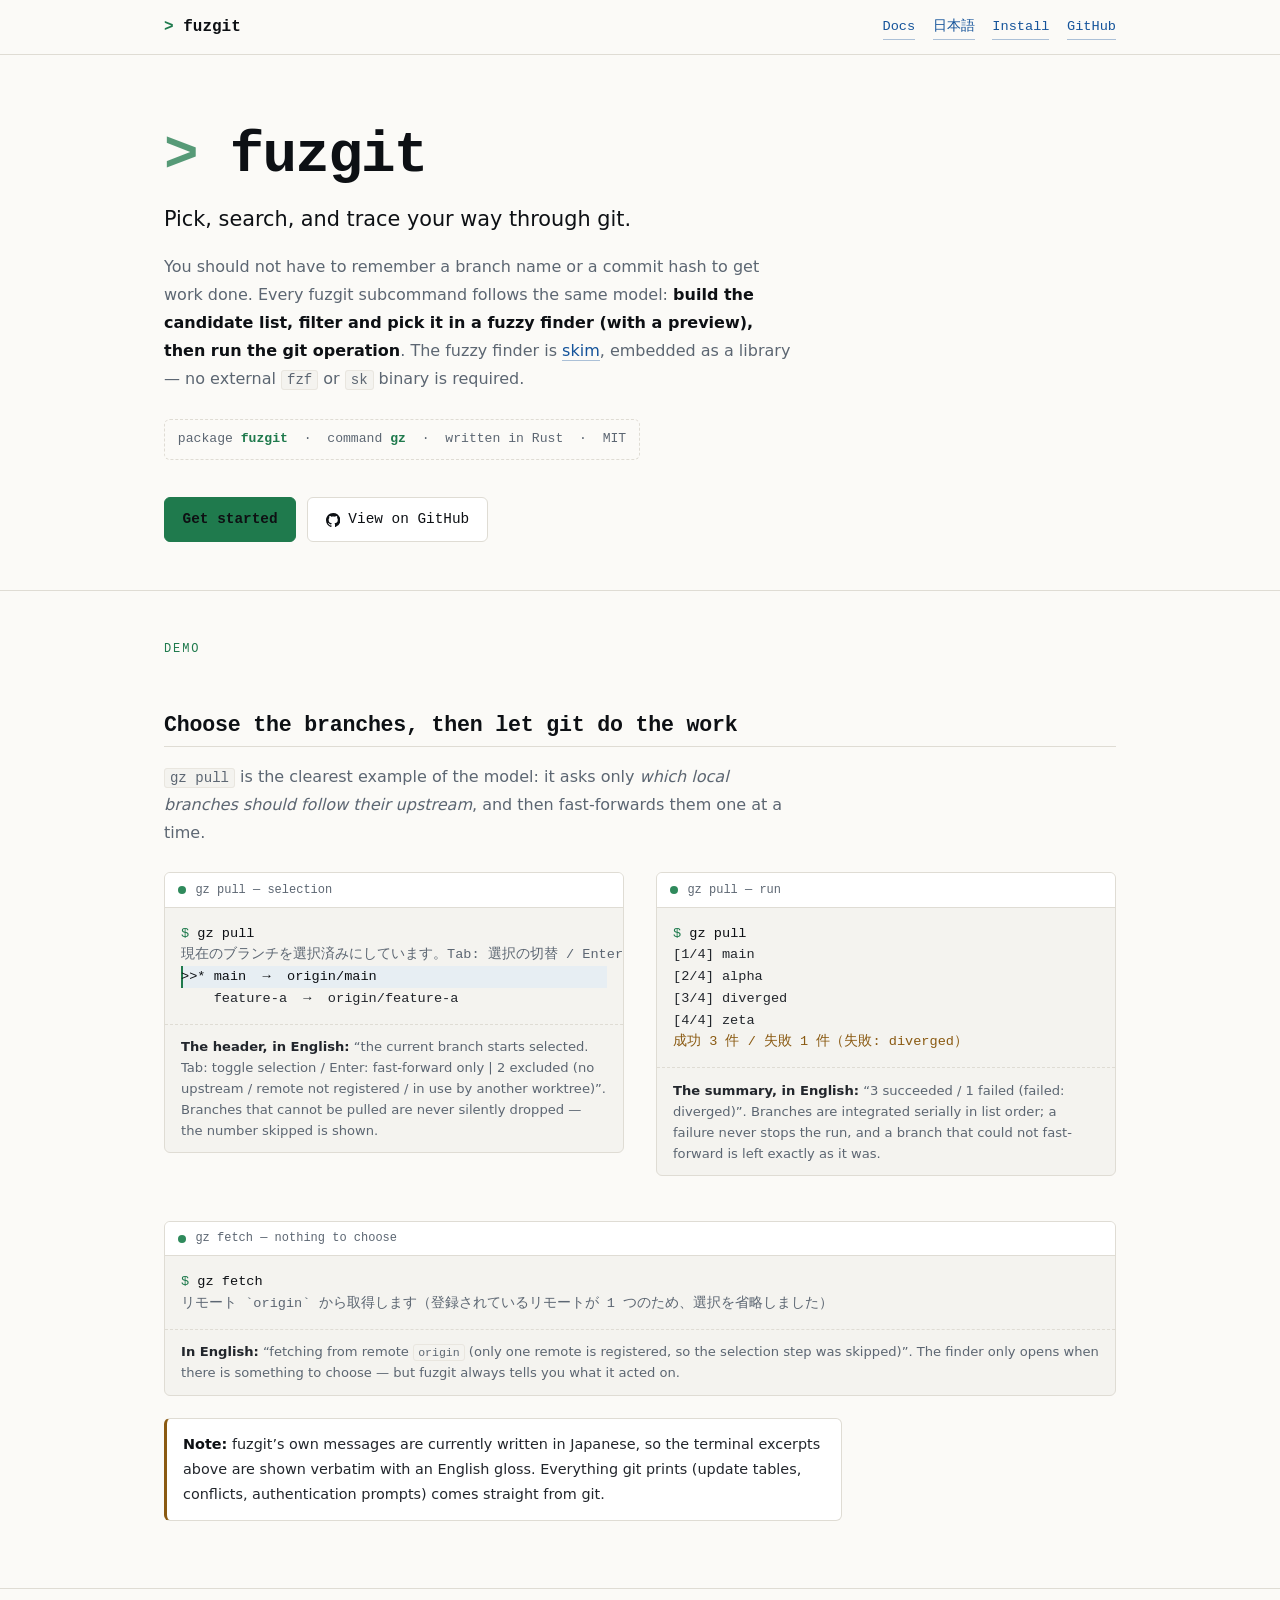
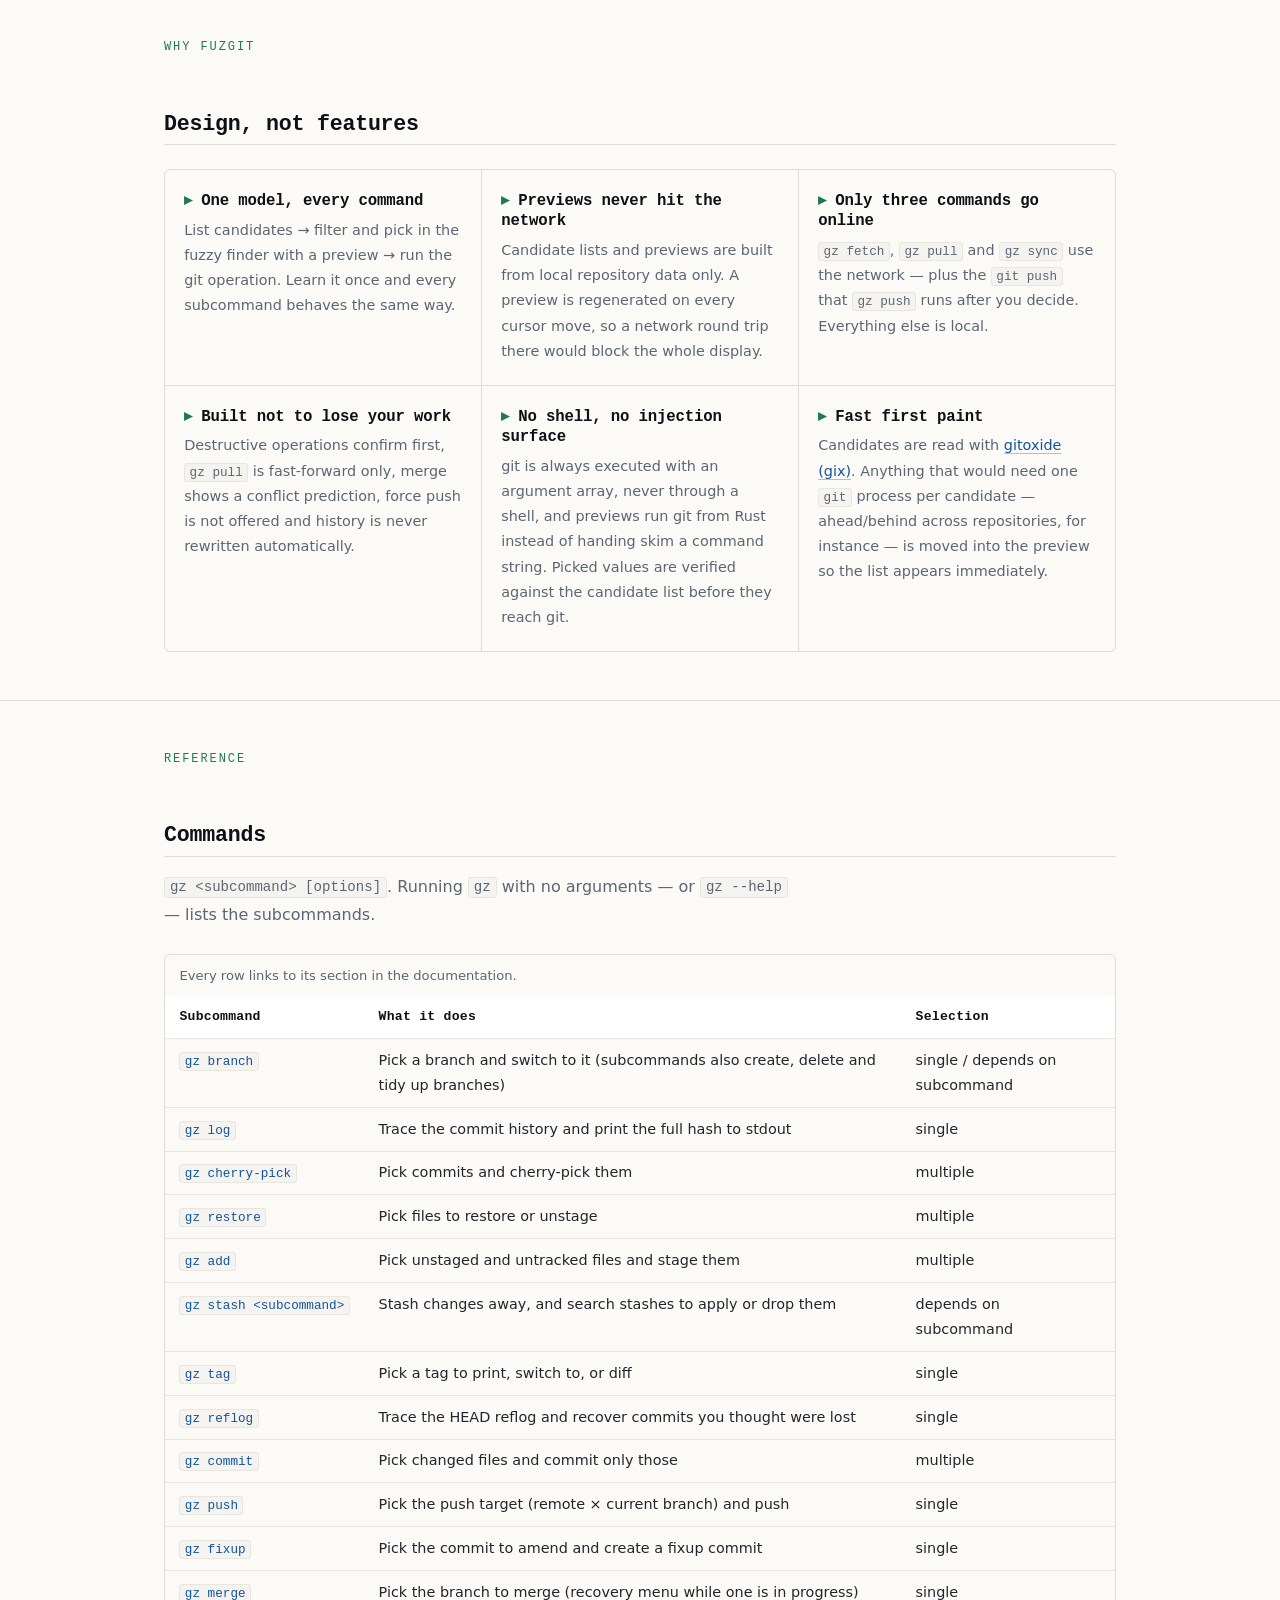
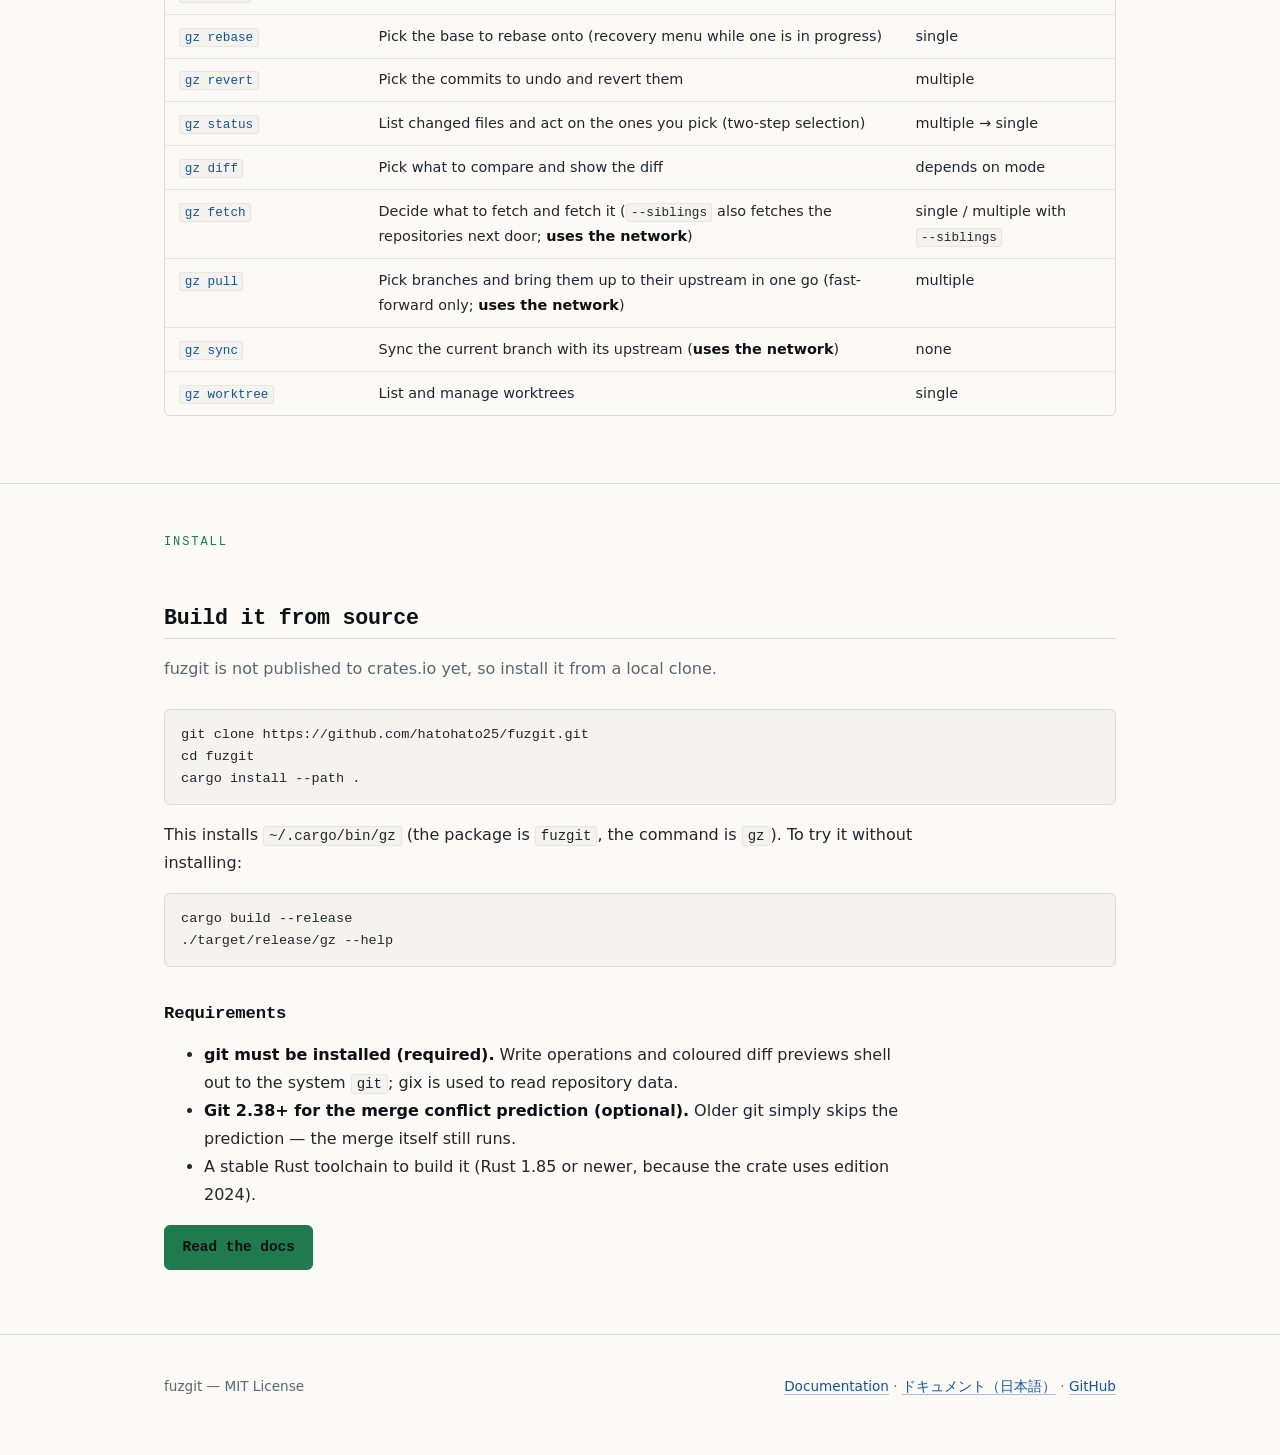
==== docs/index.html @ 79028147 "docs: add GitHub Pages site and slim down the README Add a landing page (English) and a full documen" ====
<!DOCTYPE html>
<html lang="en">
  <head>
    <meta charset="utf-8" />
    <meta name="viewport" content="width=device-width, initial-scale=1" />
    <title>fuzgit — pick, search and trace your way through git</title>
    <meta
      name="description"
      content="fuzgit (command: gz) is a git CLI built around a fuzzy finder: list candidates, filter and pick with a preview, then run the git operation."
    />
    <link rel="stylesheet" href="assets/style.css" />
  </head>
  <body>
    <a class="skip-link" href="#main">Skip to content</a>

    <header class="site-header">
      <div class="wrap">
        <a class="brand" href="index.html">fuzgit</a>
        <nav class="nav-inline" aria-label="Site">
          <a href="docs.html">Docs</a>
          <a href="docs.html?lang=ja">日本語</a>
          <a href="#install">Install</a>
          <a href="https://github.com/hatohato25/fuzgit">GitHub</a>
        </nav>
      </div>
    </header>

    <main id="main">
      <section class="hero">
        <div class="wrap">
          <h1>fuzgit</h1>
          <p class="tagline">Pick, search, and trace your way through git.</p>
          <p class="lede">
            You should not have to remember a branch name or a commit hash to
            get work done. Every fuzgit subcommand follows the same model:
            <strong
              >build the candidate list, filter and pick it in a fuzzy finder
              (with a preview), then run the git operation</strong
            >. The fuzzy finder is
            <a href="https://crates.io/crates/skim">skim</a>, embedded as a
            library — no external <code>fzf</code> or <code>sk</code> binary is
            required.
          </p>
          <p class="binary-note">
            package <b>fuzgit</b> &nbsp;·&nbsp; command <b>gz</b>
            &nbsp;·&nbsp; written in Rust &nbsp;·&nbsp; MIT
          </p>
          <div class="cta-row">
            <a class="btn btn-primary" href="docs.html">Get started</a>
            <a class="btn" href="https://github.com/hatohato25/fuzgit">
              <svg viewBox="0 0 16 16" aria-hidden="true">
                <path
                  d="M8 0C3.58 0 0 3.58 0 8c0 3.54 2.29 6.53 5.47 7.59.4.07.55-.17.55-.38 0-.19-.01-.82-.01-1.49-2.01.37-2.53-.49-2.69-.94-.09-.23-.48-.94-.82-1.13-.28-.15-.68-.52-.01-.53.63-.01 1.08.58 1.23.82.72 1.21 1.87.87 2.33.66.07-.52.28-.87.51-1.07-1.78-.2-3.64-.89-3.64-3.95 0-.87.31-1.59.82-2.15-.08-.2-.36-1.02.08-2.12 0 0 .67-.21 2.2.82.64-.18 1.32-.27 2-.27.68 0 1.36.09 2 .27 1.53-1.04 2.2-.82 2.2-.82.44 1.1.16 1.92.08 2.12.51.56.82 1.27.82 2.15 0 3.07-1.87 3.75-3.65 3.95.29.25.54.73.54 1.48 0 1.07-.01 1.93-.01 2.2 0 .21.15.46.55.38A8.01 8.01 0 0 0 16 8c0-4.42-3.58-8-8-8Z"
                />
              </svg>
              View on GitHub
            </a>
          </div>
        </div>
      </section>

      <section class="band" id="demo">
        <div class="wrap">
          <p class="section-label">Demo</p>
          <h2>Choose the branches, then let git do the work</h2>
          <p class="lede">
            <code>gz pull</code> is the clearest example of the model: it asks
            only <em>which local branches should follow their upstream</em>, and
            then fast-forwards them one at a time.
          </p>

          <div class="two-col">
            <figure class="term">
              <div class="term-bar">gz pull — selection</div>
              <pre><code><span class="prompt">$</span> <span class="cmd">gz pull</span>
<span class="hint">現在のブランチを選択済みにしています。Tab: 選択の切替 / Enter: fast-forward のみで取り込み  |  除外 2 件（upstream 未設定 / リモート未登録 / 他の worktree で使用中）</span>
<span class="sel">&gt;&gt;* main  →  origin/main</span>
    feature-a  →  origin/feature-a</code></pre>
              <figcaption>
                <b>The header, in English:</b> “the current branch starts
                selected. Tab: toggle selection / Enter: fast-forward only | 2
                excluded (no upstream / remote not registered / in use by
                another worktree)”. Branches that cannot be pulled are never
                silently dropped — the number skipped is shown.
              </figcaption>
            </figure>

            <figure class="term">
              <div class="term-bar">gz pull — run</div>
              <pre><code><span class="prompt">$</span> <span class="cmd">gz pull</span>
[1/4] main
[2/4] alpha
[3/4] diverged
[4/4] zeta
<span class="warn">成功 3 件 / 失敗 1 件（失敗: diverged）</span></code></pre>
              <figcaption>
                <b>The summary, in English:</b> “3 succeeded / 1 failed (failed:
                diverged)”. Branches are integrated serially in list order; a
                failure never stops the run, and a branch that could not
                fast-forward is left exactly as it was.
              </figcaption>
            </figure>
          </div>

          <figure class="term spaced">
            <div class="term-bar">gz fetch — nothing to choose</div>
            <pre><code><span class="prompt">$</span> <span class="cmd">gz fetch</span>
<span class="hint">リモート `origin` から取得します（登録されているリモートが 1 つのため、選択を省略しました）</span></code></pre>
            <figcaption>
              <b>In English:</b> “fetching from remote <code>origin</code> (only
              one remote is registered, so the selection step was skipped)”. The
              finder only opens when there is something to choose — but fuzgit
              always tells you what it acted on.
            </figcaption>
          </figure>

          <div class="note">
            <p>
              <strong>Note:</strong> fuzgit’s own messages are currently written
              in Japanese, so the terminal excerpts above are shown verbatim
              with an English gloss. Everything git prints (update tables,
              conflicts, authentication prompts) comes straight from git.
            </p>
          </div>
        </div>
      </section>

      <section class="band" id="features">
        <div class="wrap">
          <p class="section-label">Why fuzgit</p>
          <h2>Design, not features</h2>

          <div class="feature-grid">
            <article class="feature">
              <h3>One model, every command</h3>
              <p>
                List candidates → filter and pick in the fuzzy finder with a
                preview → run the git operation. Learn it once and every
                subcommand behaves the same way.
              </p>
            </article>

            <article class="feature">
              <h3>Previews never hit the network</h3>
              <p>
                Candidate lists and previews are built from local repository
                data only. A preview is regenerated on every cursor move, so a
                network round trip there would block the whole display.
              </p>
            </article>

            <article class="feature">
              <h3>Only three commands go online</h3>
              <p>
                <code>gz fetch</code>, <code>gz pull</code> and
                <code>gz sync</code> use the network — plus the
                <code>git push</code> that <code>gz push</code> runs after you
                decide. Everything else is local.
              </p>
            </article>

            <article class="feature">
              <h3>Built not to lose your work</h3>
              <p>
                Destructive operations confirm first, <code>gz pull</code> is
                fast-forward only, merge shows a conflict prediction, force push
                is not offered and history is never rewritten automatically.
              </p>
            </article>

            <article class="feature">
              <h3>No shell, no injection surface</h3>
              <p>
                git is always executed with an argument array, never through a
                shell, and previews run git from Rust instead of handing skim a
                command string. Picked values are verified against the candidate
                list before they reach git.
              </p>
            </article>

            <article class="feature">
              <h3>Fast first paint</h3>
              <p>
                Candidates are read with
                <a href="https://crates.io/crates/gix">gitoxide (gix)</a>.
                Anything that would need one <code>git</code> process per
                candidate — ahead/behind across repositories, for instance — is
                moved into the preview so the list appears immediately.
              </p>
            </article>
          </div>
        </div>
      </section>

      <section class="band" id="commands">
        <div class="wrap">
          <p class="section-label">Reference</p>
          <h2>Commands</h2>
          <p class="lede">
            <code>gz &lt;subcommand&gt; [options]</code>. Running
            <code>gz</code> with no arguments — or <code>gz --help</code> —
            lists the subcommands.
          </p>

          <div class="table-wrap">
            <table>
              <caption class="table-caption">
                Every row links to its section in the documentation.
              </caption>
              <thead>
                <tr>
                  <th scope="col">Subcommand</th>
                  <th scope="col">What it does</th>
                  <th scope="col">Selection</th>
                </tr>
              </thead>
              <tbody>
                <tr>
                  <td><a href="docs.html#branch"><code>gz branch</code></a></td>
                  <td>
                    Pick a branch and switch to it (subcommands also create,
                    delete and tidy up branches)
                  </td>
                  <td>single / depends on subcommand</td>
                </tr>
                <tr>
                  <td><a href="docs.html#log"><code>gz log</code></a></td>
                  <td>
                    Trace the commit history and print the full hash to stdout
                  </td>
                  <td>single</td>
                </tr>
                <tr>
                  <td>
                    <a href="docs.html#cherry-pick"><code>gz cherry-pick</code></a>
                  </td>
                  <td>Pick commits and cherry-pick them</td>
                  <td>multiple</td>
                </tr>
                <tr>
                  <td><a href="docs.html#restore"><code>gz restore</code></a></td>
                  <td>Pick files to restore or unstage</td>
                  <td>multiple</td>
                </tr>
                <tr>
                  <td><a href="docs.html#add"><code>gz add</code></a></td>
                  <td>Pick unstaged and untracked files and stage them</td>
                  <td>multiple</td>
                </tr>
                <tr>
                  <td>
                    <a href="docs.html#stash"><code>gz stash &lt;subcommand&gt;</code></a>
                  </td>
                  <td>
                    Stash changes away, and search stashes to apply or drop them
                  </td>
                  <td>depends on subcommand</td>
                </tr>
                <tr>
                  <td><a href="docs.html#tag"><code>gz tag</code></a></td>
                  <td>Pick a tag to print, switch to, or diff</td>
                  <td>single</td>
                </tr>
                <tr>
                  <td><a href="docs.html#reflog"><code>gz reflog</code></a></td>
                  <td>
                    Trace the HEAD reflog and recover commits you thought were
                    lost
                  </td>
                  <td>single</td>
                </tr>
                <tr>
                  <td><a href="docs.html#commit"><code>gz commit</code></a></td>
                  <td>Pick changed files and commit only those</td>
                  <td>multiple</td>
                </tr>
                <tr>
                  <td><a href="docs.html#push"><code>gz push</code></a></td>
                  <td>
                    Pick the push target (remote × current branch) and push
                  </td>
                  <td>single</td>
                </tr>
                <tr>
                  <td><a href="docs.html#fixup"><code>gz fixup</code></a></td>
                  <td>Pick the commit to amend and create a fixup commit</td>
                  <td>single</td>
                </tr>
                <tr>
                  <td><a href="docs.html#merge"><code>gz merge</code></a></td>
                  <td>
                    Pick the branch to merge (recovery menu while one is in
                    progress)
                  </td>
                  <td>single</td>
                </tr>
                <tr>
                  <td><a href="docs.html#rebase"><code>gz rebase</code></a></td>
                  <td>
                    Pick the base to rebase onto (recovery menu while one is in
                    progress)
                  </td>
                  <td>single</td>
                </tr>
                <tr>
                  <td><a href="docs.html#revert"><code>gz revert</code></a></td>
                  <td>Pick the commits to undo and revert them</td>
                  <td>multiple</td>
                </tr>
                <tr>
                  <td><a href="docs.html#status"><code>gz status</code></a></td>
                  <td>
                    List changed files and act on the ones you pick (two-step
                    selection)
                  </td>
                  <td>multiple → single</td>
                </tr>
                <tr>
                  <td><a href="docs.html#diff"><code>gz diff</code></a></td>
                  <td>Pick what to compare and show the diff</td>
                  <td>depends on mode</td>
                </tr>
                <tr>
                  <td><a href="docs.html#fetch"><code>gz fetch</code></a></td>
                  <td>
                    Decide what to fetch and fetch it (<code>--siblings</code>
                    also fetches the repositories next door;
                    <strong>uses the network</strong>)
                  </td>
                  <td>single / multiple with <code>--siblings</code></td>
                </tr>
                <tr>
                  <td><a href="docs.html#pull"><code>gz pull</code></a></td>
                  <td>
                    Pick branches and bring them up to their upstream in one go
                    (fast-forward only; <strong>uses the network</strong>)
                  </td>
                  <td>multiple</td>
                </tr>
                <tr>
                  <td><a href="docs.html#sync"><code>gz sync</code></a></td>
                  <td>
                    Sync the current branch with its upstream
                    (<strong>uses the network</strong>)
                  </td>
                  <td>none</td>
                </tr>
                <tr>
                  <td><a href="docs.html#worktree"><code>gz worktree</code></a></td>
                  <td>List and manage worktrees</td>
                  <td>single</td>
                </tr>
              </tbody>
            </table>
          </div>
        </div>
      </section>

      <section class="band" id="install">
        <div class="wrap">
          <p class="section-label">Install</p>
          <h2>Build it from source</h2>
          <p class="lede">
            fuzgit is not published to crates.io yet, so install it from a local
            clone.
          </p>

          <pre><code>git clone https://github.com/hatohato25/fuzgit.git
cd fuzgit
cargo install --path .</code></pre>

          <p>
            This installs <code>~/.cargo/bin/gz</code> (the package is
            <code>fuzgit</code>, the command is <code>gz</code>). To try it
            without installing:
          </p>

          <pre><code>cargo build --release
./target/release/gz --help</code></pre>

          <h3>Requirements</h3>
          <ul>
            <li>
              <strong>git must be installed (required).</strong> Write
              operations and coloured diff previews shell out to the system
              <code>git</code>; gix is used to read repository data.
            </li>
            <li>
              <strong>Git 2.38+ for the merge conflict prediction
              (optional).</strong> Older git simply skips the prediction — the
              merge itself still runs.
            </li>
            <li>
              A stable Rust toolchain to build it (Rust 1.85 or newer, because
              the crate uses edition 2024).
            </li>
          </ul>

          <p>
            <a class="btn btn-primary" href="docs.html">Read the docs</a>
          </p>
        </div>
      </section>
    </main>

    <footer class="site-footer">
      <div class="wrap">
        <span>fuzgit — MIT License</span>
        <span>
          <a href="docs.html">Documentation</a> ·
          <a href="docs.html?lang=ja">ドキュメント（日本語）</a> ·
          <a href="https://github.com/hatohato25/fuzgit">GitHub</a>
        </span>
      </div>
    </footer>
  </body>
</html>
---- docs/assets/style.css ----
/* ---------------------------------------------------------------------------
   fuzgit — docs site stylesheet
   Plain CSS. No build step, no external requests (no CDN, no web fonts).
   Dark is the primary palette; light is provided via prefers-color-scheme.
   --------------------------------------------------------------------------- */

:root {
  color-scheme: dark light;

  --font-mono: ui-monospace, SFMono-Regular, "SF Mono", Menlo, Consolas,
    "Liberation Mono", monospace;
  --font-ui: system-ui, -apple-system, "Segoe UI", "Hiragino Sans",
    "Noto Sans JP", "Yu Gothic", Meiryo, sans-serif;

  /* dark (default) */
  --bg: #0e1013;
  --bg-elev: #14171c;
  --bg-code: #101318;
  --fg: #d5dbe3;
  --fg-strong: #f2f5f9;
  --muted: #8a94a3;
  --border: #262b33;
  --border-soft: #1c2027;
  --accent: #8fd3a3;
  --accent-dim: #5f9c73;
  --amber: #d9ae6b;
  --sel-bg: #1b2a33;
  --sel-bar: #8fd3a3;
  --link: #9dc6ff;

  --radius: 6px;
  --measure: 74ch;
}

@media (prefers-color-scheme: light) {
  :root {
    --bg: #fbfaf7;
    --bg-elev: #ffffff;
    --bg-code: #f4f3ef;
    --fg: #22262c;
    --fg-strong: #0d1014;
    --muted: #5c6672;
    --border: #dfdcd4;
    --border-soft: #e9e6df;
    --accent: #1f7a4d;
    --accent-dim: #2f8a5c;
    --amber: #8a5a12;
    --sel-bg: #e7eef3;
    --sel-bar: #1f7a4d;
    --link: #14539a;
  }
}

/* --------------------------------------------------------------------------
   Base
   -------------------------------------------------------------------------- */

* {
  box-sizing: border-box;
}

html {
  scroll-behavior: smooth;
  scroll-padding-top: 5rem;
}

@media (prefers-reduced-motion: reduce) {
  html {
    scroll-behavior: auto;
  }
}

body {
  margin: 0;
  background: var(--bg);
  color: var(--fg);
  font-family: var(--font-ui);
  font-size: 16px;
  line-height: 1.75;
  -webkit-text-size-adjust: 100%;
}

h1,
h2,
h3,
h4 {
  font-family: var(--font-mono);
  color: var(--fg-strong);
  line-height: 1.3;
  font-weight: 600;
  letter-spacing: -0.01em;
}

h1 {
  font-size: 1.9rem;
  margin: 0 0 0.6rem;
}

h2 {
  font-size: 1.35rem;
  margin: 3.2rem 0 1rem;
  padding-bottom: 0.4rem;
  border-bottom: 1px solid var(--border);
}

h3 {
  font-size: 1.08rem;
  margin: 2.2rem 0 0.7rem;
}

h4 {
  font-size: 0.98rem;
  margin: 1.6rem 0 0.5rem;
  color: var(--fg);
}

p,
ul,
ol {
  max-width: var(--measure);
}

a {
  color: var(--link);
  text-decoration: none;
  border-bottom: 1px solid color-mix(in srgb, var(--link) 35%, transparent);
}

a:hover {
  border-bottom-color: var(--link);
}

a:focus-visible,
button:focus-visible {
  outline: 2px solid var(--accent);
  outline-offset: 2px;
  border-radius: 2px;
}

code,
kbd,
samp,
pre {
  font-family: var(--font-mono);
}

:not(pre) > code {
  background: var(--bg-code);
  border: 1px solid var(--border-soft);
  border-radius: 3px;
  padding: 0.08em 0.35em;
  font-size: 0.88em;
  white-space: nowrap;
}

kbd {
  background: var(--bg-code);
  border: 1px solid var(--border);
  border-bottom-width: 2px;
  border-radius: 4px;
  padding: 0.05em 0.4em;
  font-size: 0.85em;
  white-space: nowrap;
}

pre {
  background: var(--bg-code);
  border: 1px solid var(--border);
  border-radius: var(--radius);
  padding: 0.9rem 1rem;
  overflow-x: auto;
  font-size: 0.85rem;
  line-height: 1.6;
  tab-size: 2;
}

pre code {
  background: none;
  border: 0;
  padding: 0;
  font-size: inherit;
  white-space: pre;
}

blockquote {
  margin: 1.2rem 0;
  padding: 0.2rem 0 0.2rem 1rem;
  border-left: 3px solid var(--amber);
  color: var(--muted);
  max-width: var(--measure);
}

hr {
  border: 0;
  border-top: 1px solid var(--border);
  margin: 2.5rem 0;
}

strong {
  color: var(--fg-strong);
  font-weight: 600;
}

.muted {
  color: var(--muted);
}

.skip-link {
  position: absolute;
  left: -9999px;
  top: 0;
  background: var(--bg-elev);
  color: var(--fg-strong);
  padding: 0.6rem 1rem;
  border: 1px solid var(--accent);
  z-index: 100;
}

.skip-link:focus {
  left: 0.5rem;
  top: 0.5rem;
}

/* --------------------------------------------------------------------------
   Tables
   -------------------------------------------------------------------------- */

.table-wrap {
  overflow-x: auto;
  margin: 1.2rem 0;
  border: 1px solid var(--border);
  border-radius: var(--radius);
}

table {
  border-collapse: collapse;
  width: 100%;
  font-size: 0.9rem;
  min-width: 34rem;
}

th,
td {
  text-align: left;
  vertical-align: top;
  padding: 0.55rem 0.9rem;
  border-bottom: 1px solid var(--border-soft);
}

thead th {
  background: var(--bg-elev);
  color: var(--fg-strong);
  font-family: var(--font-mono);
  font-size: 0.82rem;
  font-weight: 600;
  letter-spacing: 0.02em;
  white-space: nowrap;
}

tbody tr:last-child td {
  border-bottom: 0;
}

tbody tr:hover {
  background: var(--sel-bg);
}

td code,
th code {
  white-space: nowrap;
}

/* --------------------------------------------------------------------------
   Terminal mock
   -------------------------------------------------------------------------- */

.term {
  margin: 0 0 1.4rem;
  border: 1px solid var(--border);
  border-radius: var(--radius);
  background: var(--bg-code);
  overflow: hidden;
}

.term-bar {
  display: flex;
  align-items: center;
  gap: 0.6rem;
  padding: 0.4rem 0.8rem;
  background: var(--bg-elev);
  border-bottom: 1px solid var(--border);
  font-family: var(--font-mono);
  font-size: 0.75rem;
  color: var(--muted);
}

.term-bar::before {
  content: "";
  width: 8px;
  height: 8px;
  border-radius: 50%;
  background: var(--accent-dim);
  flex: none;
}

.term pre {
  border: 0;
  border-radius: 0;
  margin: 0;
  background: none;
  padding: 0.9rem 1rem;
}

.term figcaption {
  border-top: 1px dashed var(--border);
  padding: 0.7rem 1rem;
  font-size: 0.82rem;
  color: var(--muted);
  line-height: 1.6;
}

.term figcaption b {
  color: var(--fg);
  font-weight: 600;
}

.prompt {
  color: var(--accent);
}

.cmd {
  color: var(--fg-strong);
}

.sel {
  display: inline-block;
  width: 100%;
  background: var(--sel-bg);
  box-shadow: inset 2px 0 0 var(--sel-bar);
  color: var(--fg-strong);
}

.hint {
  color: var(--muted);
}

.ok {
  color: var(--accent);
}

.warn {
  color: var(--amber);
}

.caret {
  background: var(--accent);
  color: var(--bg);
}

/* --------------------------------------------------------------------------
   Landing page
   -------------------------------------------------------------------------- */

.wrap {
  max-width: 62rem;
  margin: 0 auto;
  padding: 0 1.25rem;
}

.site-header {
  border-bottom: 1px solid var(--border);
  background: var(--bg);
}

.site-header .wrap {
  display: flex;
  align-items: center;
  justify-content: space-between;
  gap: 1rem;
  min-height: 3.4rem;
}

.brand {
  font-family: var(--font-mono);
  font-weight: 600;
  color: var(--fg-strong);
  border: 0;
  font-size: 1rem;
}

.brand::before {
  content: "> ";
  color: var(--accent);
}

.nav-inline {
  display: flex;
  align-items: center;
  gap: 1.1rem;
  font-family: var(--font-mono);
  font-size: 0.85rem;
}

.hero {
  padding: 4rem 0 3rem;
  border-bottom: 1px solid var(--border);
}

.hero h1 {
  font-size: clamp(2.4rem, 8vw, 3.6rem);
  letter-spacing: -0.03em;
  margin-bottom: 0.4rem;
}

.hero h1::before {
  content: "> ";
  color: var(--accent);
  opacity: 0.75;
}

.tagline {
  font-size: clamp(1.05rem, 3vw, 1.3rem);
  color: var(--fg-strong);
  margin: 0 0 1rem;
  max-width: 42ch;
}

.lede {
  color: var(--muted);
  max-width: 62ch;
  margin: 0 0 1.6rem;
}

.binary-note {
  font-family: var(--font-mono);
  font-size: 0.82rem;
  color: var(--muted);
  border: 1px dashed var(--border);
  border-radius: var(--radius);
  padding: 0.5rem 0.8rem;
  display: inline-block;
  margin: 0 0 1.8rem;
  max-width: 100%;
  overflow-x: auto;
}

.binary-note b {
  color: var(--accent);
  font-weight: 600;
}

.cta-row {
  display: flex;
  flex-wrap: wrap;
  gap: 0.7rem;
}

.btn {
  display: inline-flex;
  align-items: center;
  gap: 0.5rem;
  font-family: var(--font-mono);
  font-size: 0.9rem;
  padding: 0.55rem 1.1rem;
  border-radius: var(--radius);
  border: 1px solid var(--border);
  color: var(--fg-strong);
  background: var(--bg-elev);
  text-decoration: none;
}

.btn:hover {
  border-color: var(--accent);
}

.btn-primary {
  background: var(--accent);
  border-color: var(--accent);
  color: #0e1013;
  font-weight: 600;
}

.btn-primary:hover {
  background: var(--accent-dim);
  border-color: var(--accent-dim);
  color: #0e1013;
}

.btn svg {
  width: 1em;
  height: 1em;
  fill: currentColor;
  flex: none;
}

section.band {
  padding: 3rem 0;
  border-bottom: 1px solid var(--border);
}

.section-label {
  font-family: var(--font-mono);
  font-size: 0.75rem;
  letter-spacing: 0.16em;
  text-transform: uppercase;
  color: var(--accent);
  margin: 0 0 0.4rem;
}

.feature-grid {
  display: grid;
  grid-template-columns: repeat(auto-fit, minmax(16rem, 1fr));
  gap: 1px;
  background: var(--border);
  border: 1px solid var(--border);
  border-radius: var(--radius);
  overflow: hidden;
  margin-top: 1.5rem;
}

.feature {
  background: var(--bg);
  padding: 1.3rem 1.2rem;
}

.feature h3 {
  margin: 0 0 0.4rem;
  font-size: 0.98rem;
}

.feature h3::before {
  content: "▸ ";
  color: var(--accent);
}

.feature p {
  margin: 0;
  font-size: 0.9rem;
  color: var(--muted);
  max-width: none;
}

.two-col {
  display: grid;
  grid-template-columns: minmax(0, 1fr) minmax(0, 1fr);
  gap: 2rem;
  align-items: start;
}

@media (max-width: 800px) {
  .two-col {
    grid-template-columns: minmax(0, 1fr);
  }
}

.site-footer {
  padding: 2.5rem 0 3.5rem;
  color: var(--muted);
  font-size: 0.85rem;
}

.site-footer .wrap {
  display: flex;
  flex-wrap: wrap;
  gap: 0.6rem 1.5rem;
  align-items: center;
  justify-content: space-between;
}

/* --------------------------------------------------------------------------
   Language switch
   -------------------------------------------------------------------------- */

.lang-switch {
  display: inline-flex;
  border: 1px solid var(--border);
  border-radius: var(--radius);
  overflow: hidden;
  font-family: var(--font-mono);
  flex: none;
}

.lang-switch button {
  appearance: none;
  border: 0;
  background: var(--bg-elev);
  color: var(--muted);
  font: inherit;
  font-size: 0.8rem;
  padding: 0.3rem 0.7rem;
  cursor: pointer;
}

.lang-switch button + button {
  border-left: 1px solid var(--border);
}

.lang-switch button[aria-pressed="true"] {
  background: var(--sel-bg);
  color: var(--fg-strong);
}

/* Default (also the no-JS fallback): English is shown, Japanese is hidden. */
[lang="ja"] {
  display: none;
}

html[data-lang="ja"] [lang="ja"] {
  display: revert;
}

html[data-lang="ja"] [lang="en"] {
  display: none;
}

/* --------------------------------------------------------------------------
   Docs layout
   -------------------------------------------------------------------------- */

.docs-header {
  position: sticky;
  top: 0;
  z-index: 20;
  background: var(--bg);
  border-bottom: 1px solid var(--border);
}

.docs-header .wrap {
  max-width: 82rem;
  display: flex;
  align-items: center;
  gap: 0.8rem;
  min-height: 3.4rem;
}

.docs-header .spacer {
  flex: 1;
}

.docs-layout {
  max-width: 82rem;
  margin: 0 auto;
  padding: 0 1.25rem;
  display: grid;
  grid-template-columns: 16.5rem minmax(0, 1fr);
  gap: 2.5rem;
  align-items: start;
}

.toc {
  position: sticky;
  top: 3.4rem;
  max-height: calc(100vh - 3.4rem);
  overflow-y: auto;
  padding: 1.5rem 0 3rem;
  font-size: 0.85rem;
  border-right: 1px solid var(--border-soft);
}

.toc h2 {
  font-size: 0.72rem;
  letter-spacing: 0.16em;
  text-transform: uppercase;
  color: var(--muted);
  border: 0;
  margin: 1.4rem 0 0.4rem;
  padding: 0;
}

.toc h2:first-child {
  margin-top: 0;
}

.toc ul {
  list-style: none;
  margin: 0;
  padding: 0;
}

.toc li {
  margin: 0;
}

.toc a {
  display: block;
  padding: 0.22rem 0.7rem;
  color: var(--muted);
  border: 0;
  border-left: 2px solid transparent;
  font-family: var(--font-mono);
  font-size: 0.82rem;
  overflow-wrap: anywhere;
}

.toc a:hover {
  color: var(--fg-strong);
  background: var(--bg-elev);
}

.toc a.current {
  color: var(--fg-strong);
  border-left-color: var(--accent);
  background: var(--sel-bg);
}

.docs-main {
  padding: 2rem 0 5rem;
  min-width: 0;
}

.docs-main > h1 {
  margin-top: 0;
}

.docs-main section {
  scroll-margin-top: 4.5rem;
}

.docs-main h2 a.anchor,
.docs-main h3 a.anchor {
  color: var(--muted);
  border: 0;
  opacity: 0;
  margin-left: 0.4rem;
  font-weight: 400;
}

.docs-main h2:hover a.anchor,
.docs-main h3:hover a.anchor,
a.anchor:focus-visible {
  opacity: 1;
}

.toc-toggle {
  display: none;
  appearance: none;
  font: inherit;
  font-family: var(--font-mono);
  font-size: 0.8rem;
  background: var(--bg-elev);
  color: var(--fg);
  border: 1px solid var(--border);
  border-radius: var(--radius);
  padding: 0.3rem 0.7rem;
  cursor: pointer;
}

@media (max-width: 900px) {
  .docs-layout {
    grid-template-columns: minmax(0, 1fr);
    gap: 0;
  }

  .toc-toggle {
    display: inline-block;
  }

  .toc {
    position: static;
    max-height: none;
    border-right: 0;
    border-bottom: 1px solid var(--border);
    padding: 1rem 0;
  }

  .toc[hidden] {
    display: none;
  }

  .toc a {
    padding: 0.3rem 0.7rem;
  }
}

/* --------------------------------------------------------------------------
   Small print
   -------------------------------------------------------------------------- */

.note {
  border: 1px solid var(--border);
  border-left: 3px solid var(--amber);
  border-radius: var(--radius);
  background: var(--bg-elev);
  padding: 0.8rem 1rem;
  margin: 1.2rem 0;
  font-size: 0.9rem;
  max-width: var(--measure);
}

.note p {
  margin: 0.3rem 0;
}

.note p:first-child {
  margin-top: 0;
}

.note p:last-child {
  margin-bottom: 0;
}

.term.spaced {
  margin-top: 1.4rem;
}

.table-caption {
  text-align: left;
  padding: 0.6rem 0.9rem;
  color: var(--muted);
  font-size: 0.82rem;
}
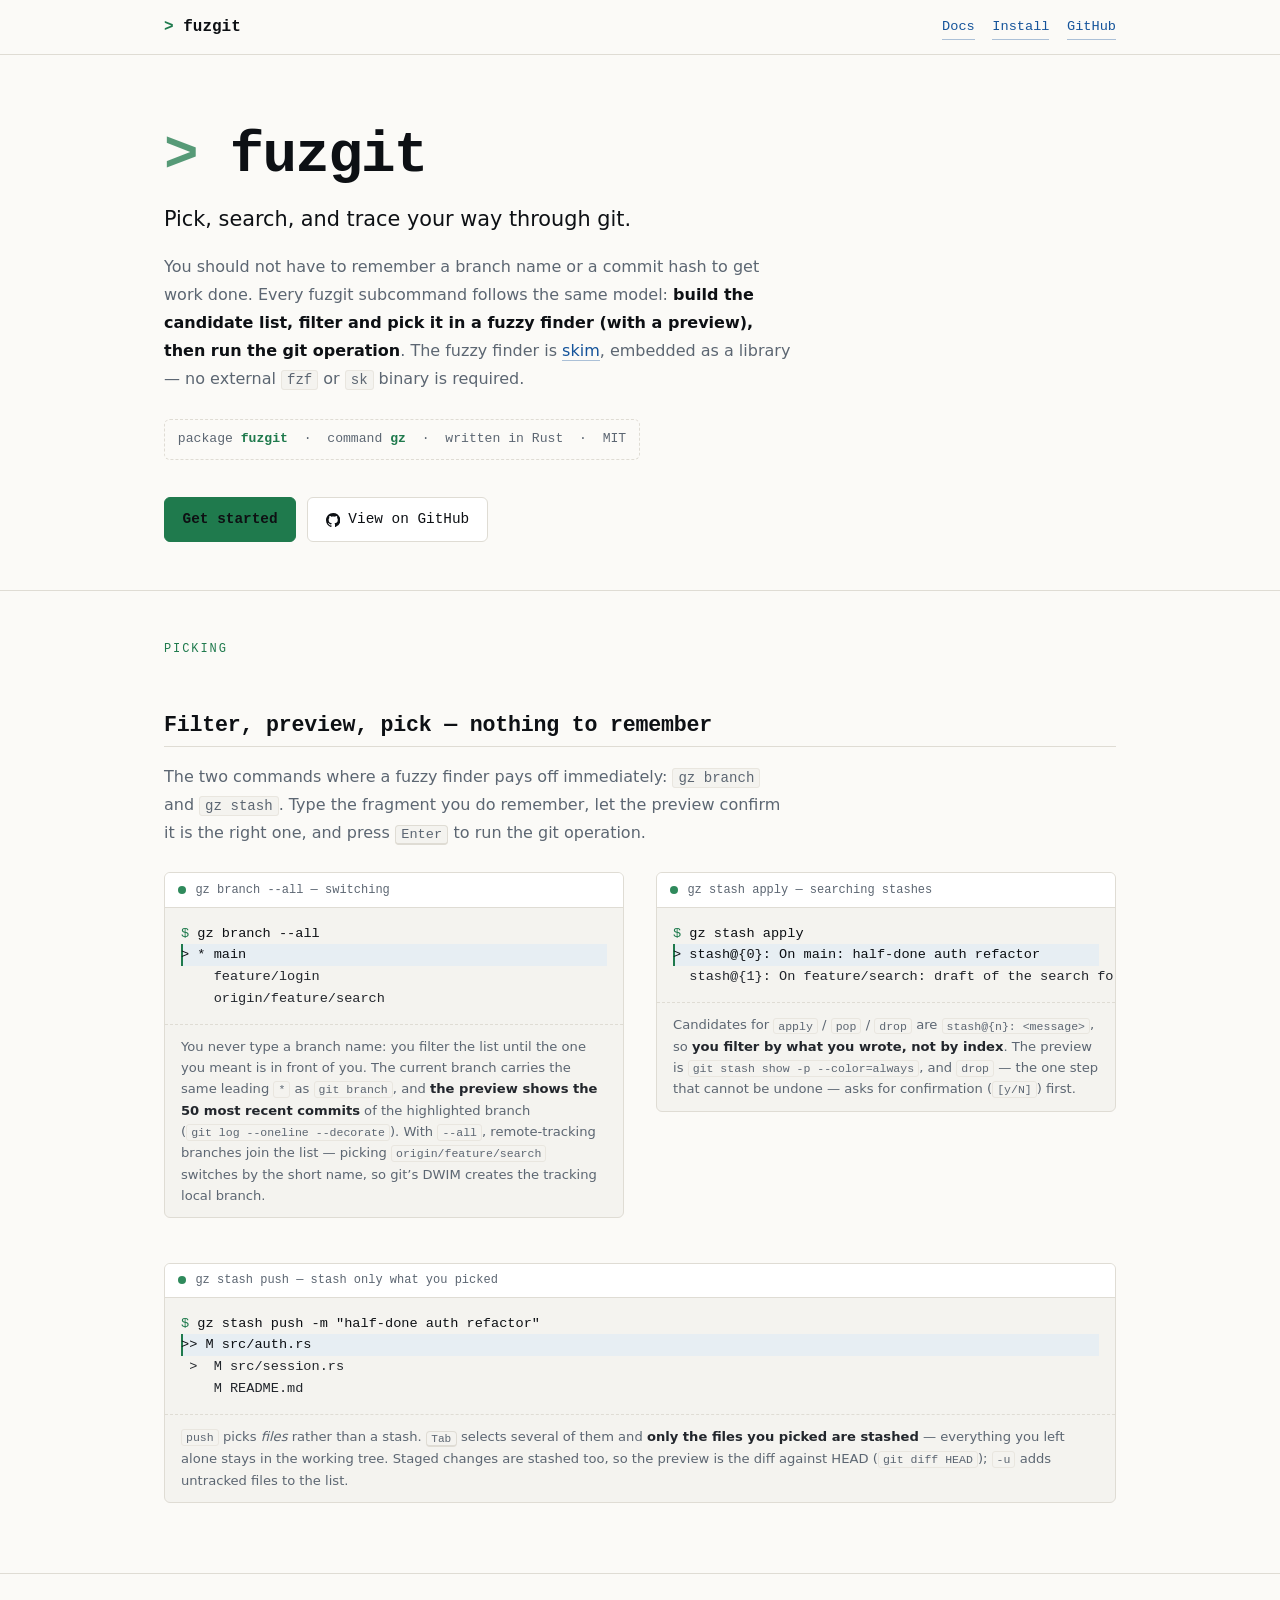
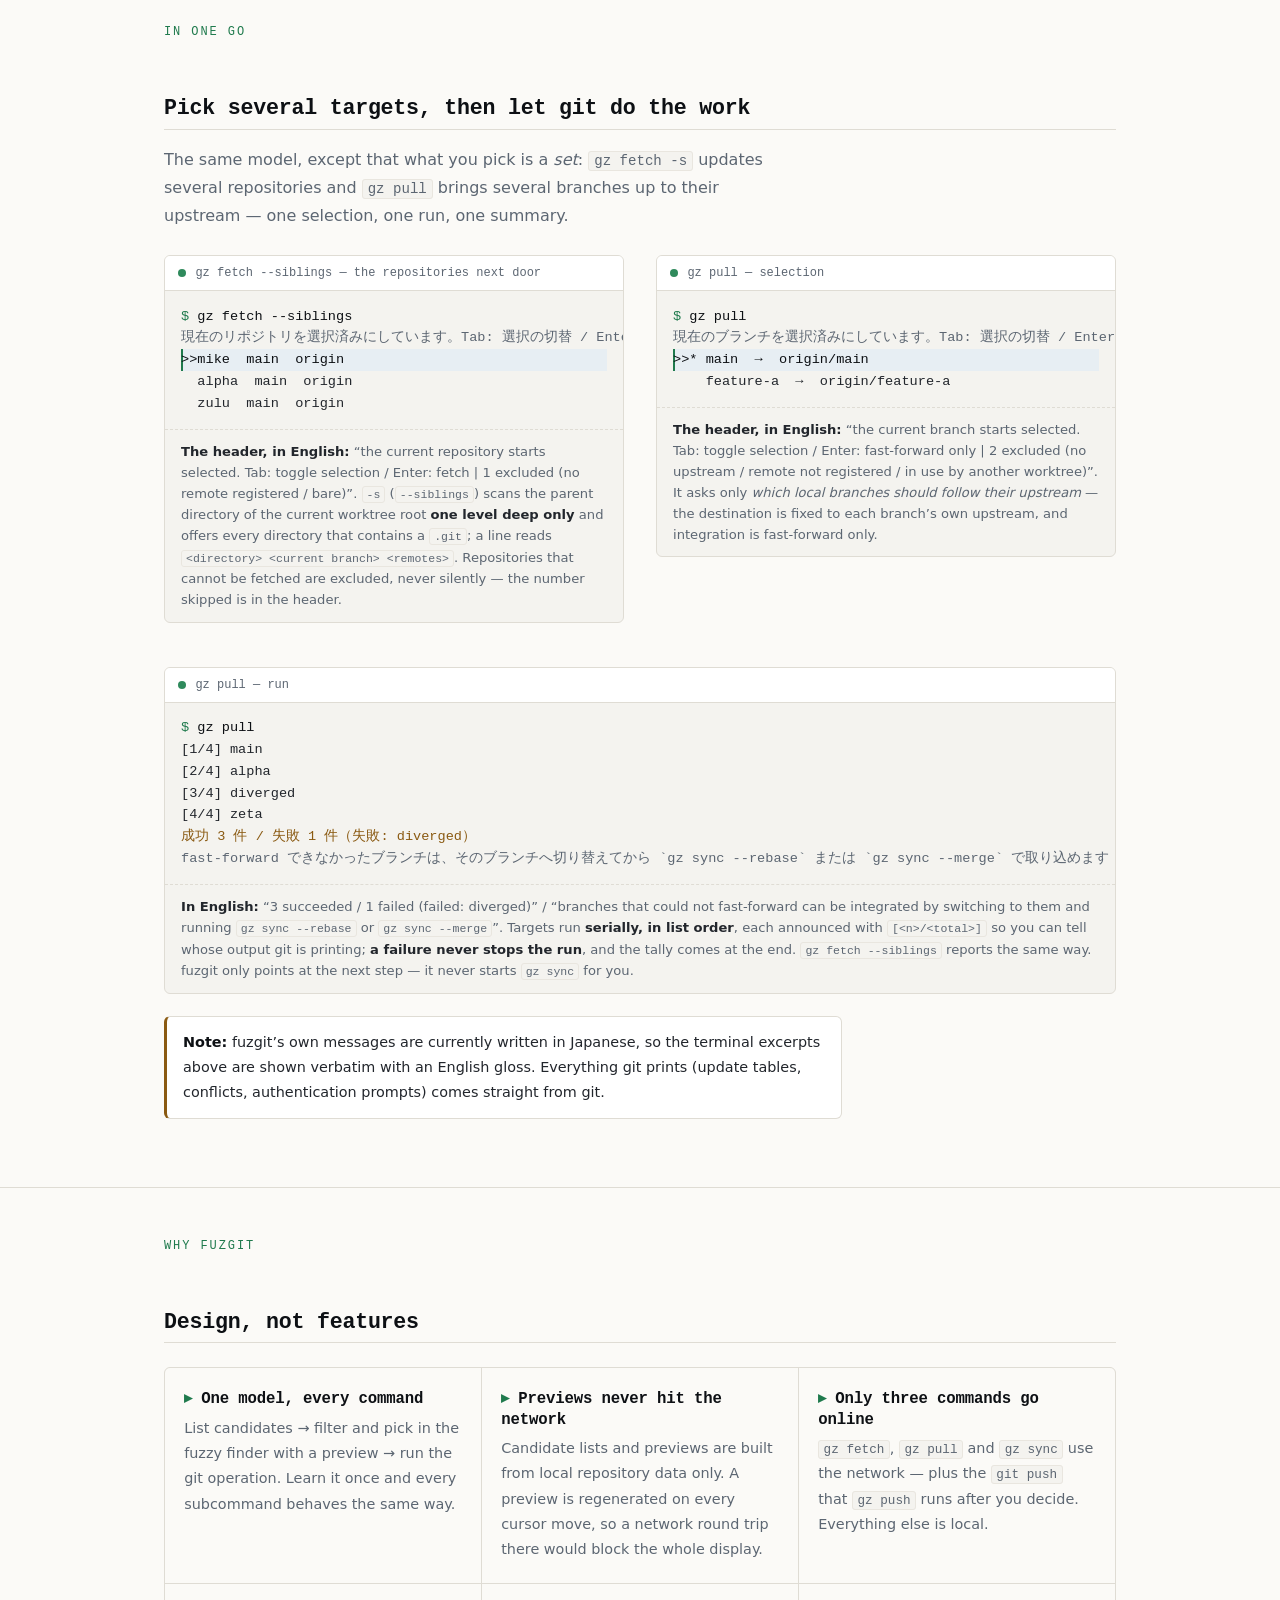
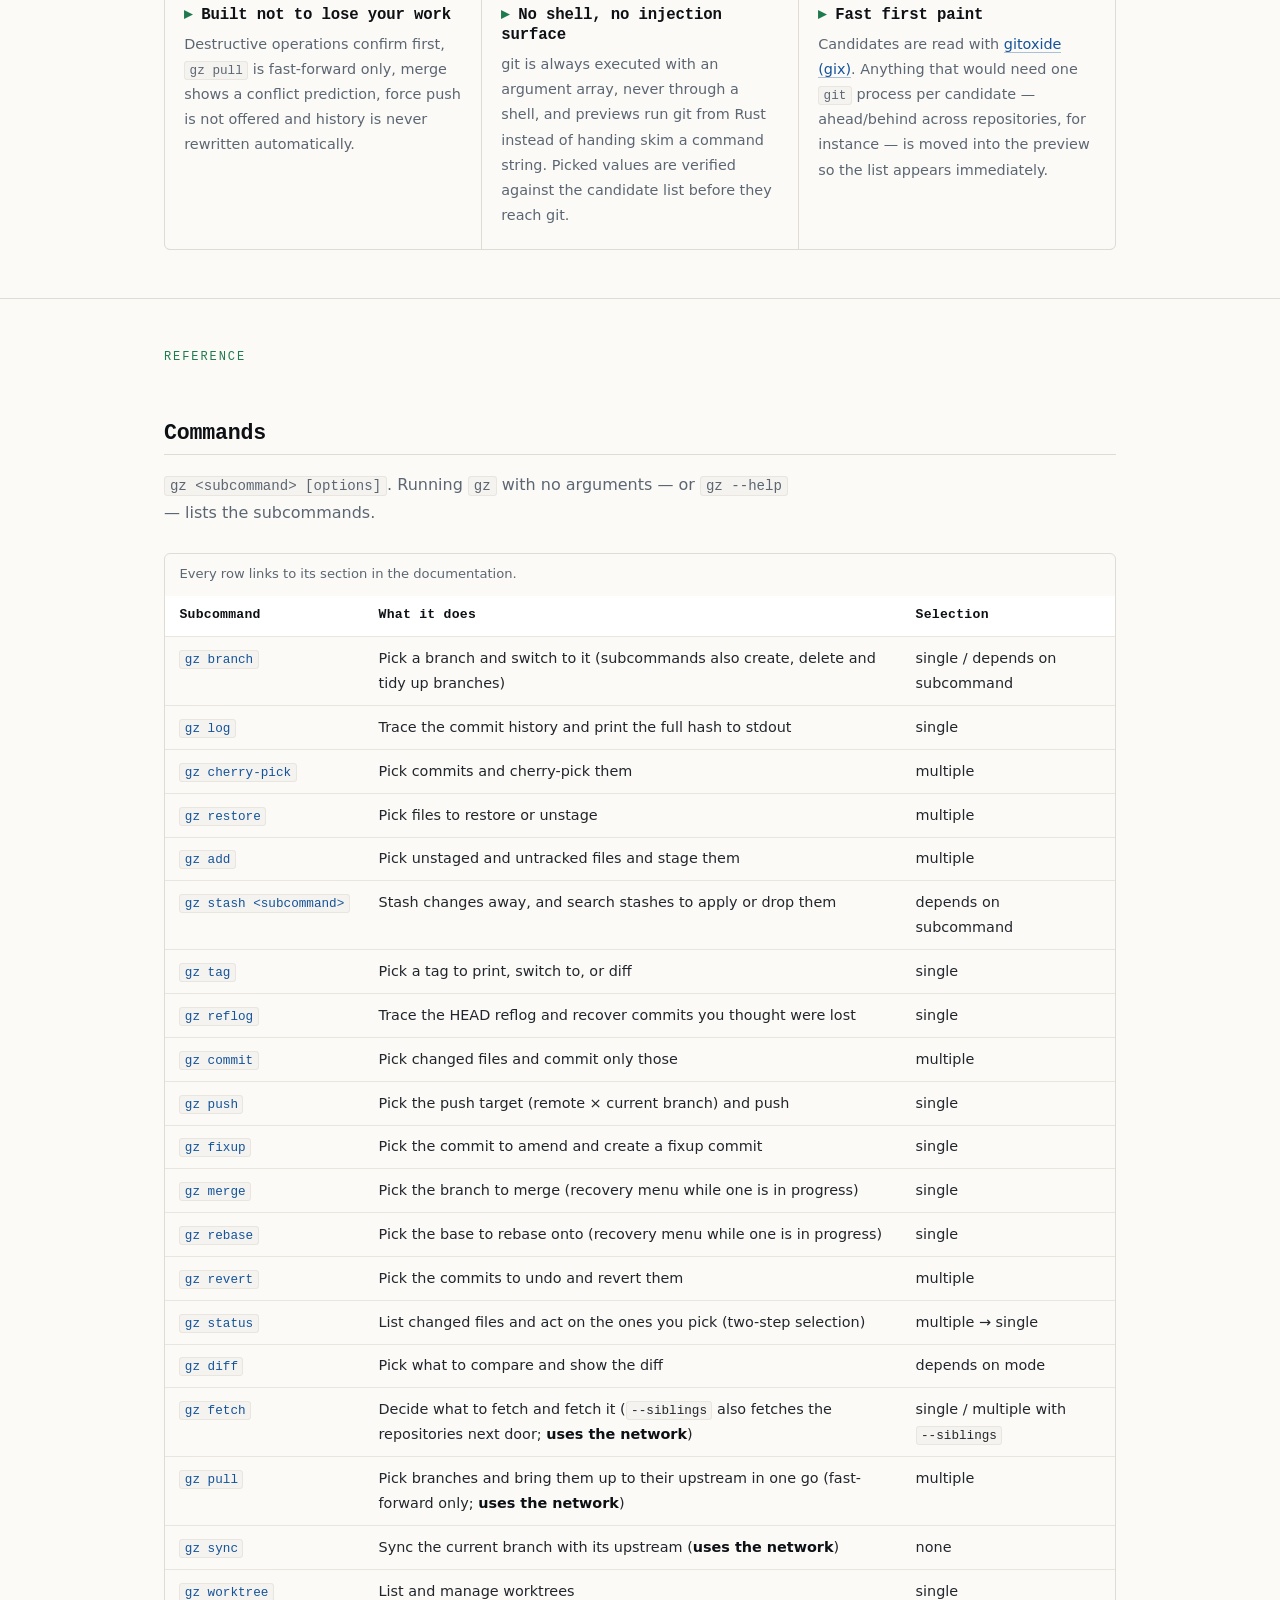
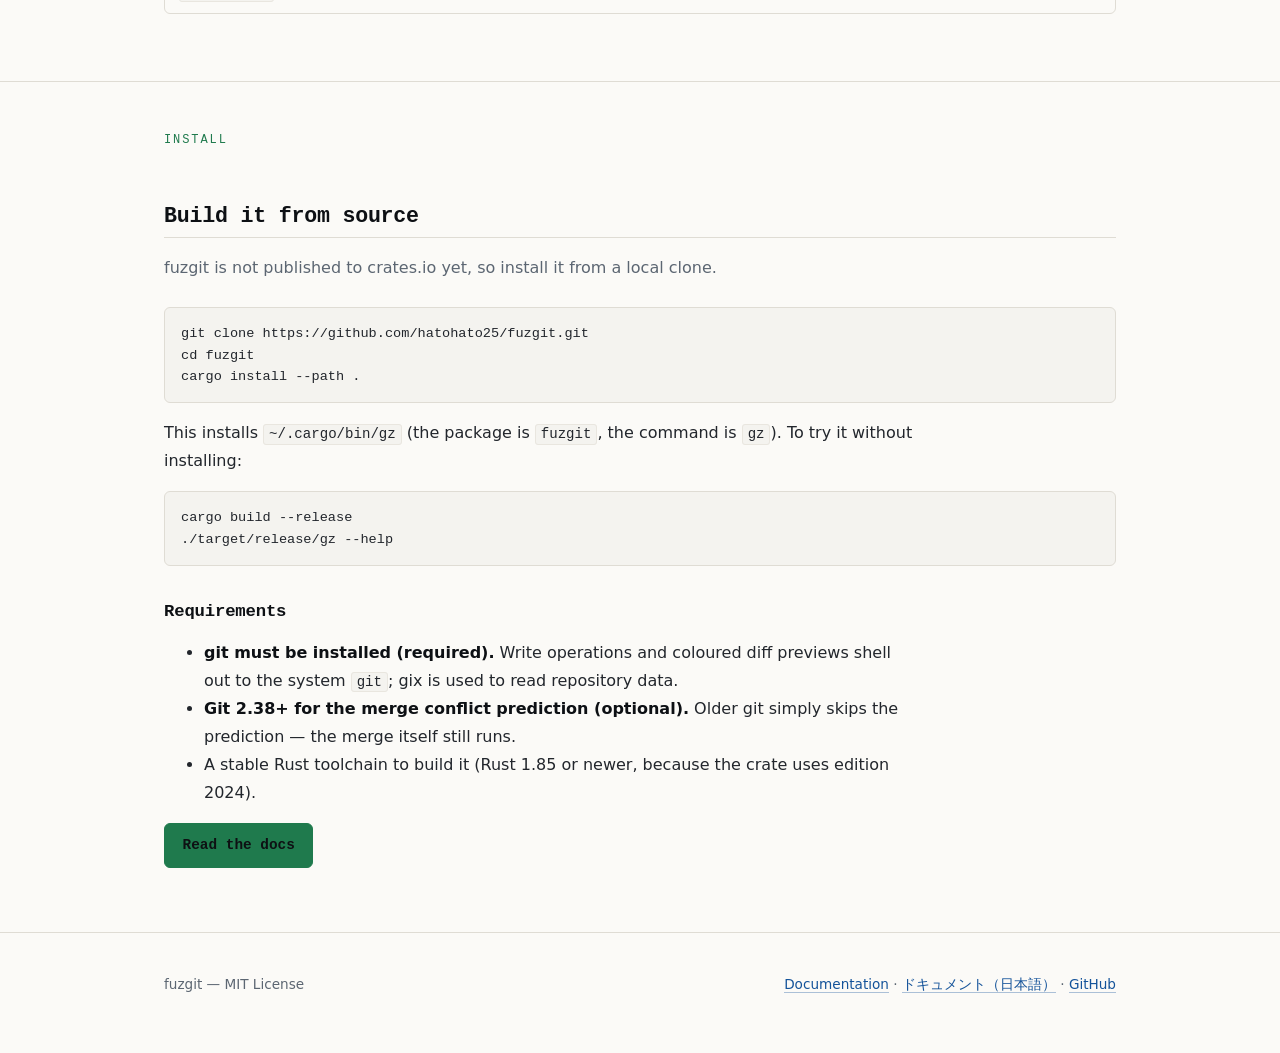
==== commit f7836c44: "mod doc: Update documentation" ====
--- a/docs/index.html
+++ b/docs/index.html
@@ -18,7 +18,6 @@
         <a class="brand" href="index.html">fuzgit</a>
         <nav class="nav-inline" aria-label="Site">
           <a href="docs.html">Docs</a>
-          <a href="docs.html?lang=ja">日本語</a>
           <a href="#install">Install</a>
           <a href="https://github.com/hatohato25/fuzgit">GitHub</a>
         </nav>
@@ -59,17 +58,102 @@
         </div>
       </section>
 
-      <section class="band" id="demo">
-        <div class="wrap">
-          <p class="section-label">Demo</p>
-          <h2>Choose the branches, then let git do the work</h2>
+      <section class="band" id="picking">
+        <div class="wrap">
+          <p class="section-label">Picking</p>
+          <h2>Filter, preview, pick — nothing to remember</h2>
           <p class="lede">
-            <code>gz pull</code> is the clearest example of the model: it asks
-            only <em>which local branches should follow their upstream</em>, and
-            then fast-forwards them one at a time.
+            The two commands where a fuzzy finder pays off immediately:
+            <code>gz branch</code> and <code>gz stash</code>. Type the fragment
+            you do remember, let the preview confirm it is the right one, and
+            press <kbd>Enter</kbd> to run the git operation.
           </p>
 
           <div class="two-col">
+            <figure class="term">
+              <div class="term-bar">gz branch --all — switching</div>
+              <pre><code><span class="prompt">$</span> <span class="cmd">gz branch --all</span>
+<span class="sel">&gt; * main</span>
+    feature/login
+    origin/feature/search</code></pre>
+              <figcaption>
+                You never type a branch name: you filter the list until the one
+                you meant is in front of you. The current branch carries the
+                same leading <code>*</code> as <code>git branch</code>, and
+                <b>the preview shows the 50 most recent commits</b> of the
+                highlighted branch (<code>git log --oneline --decorate</code>).
+                With <code>--all</code>, remote-tracking branches join the list
+                — picking <code>origin/feature/search</code> switches by the
+                short name, so git’s DWIM creates the tracking local branch.
+              </figcaption>
+            </figure>
+
+            <figure class="term">
+              <div class="term-bar">gz stash apply — searching stashes</div>
+              <pre><code><span class="prompt">$</span> <span class="cmd">gz stash apply</span>
+<span class="sel">&gt; stash@{0}: On main: half-done auth refactor</span>
+  stash@{1}: On feature/search: draft of the search form</code></pre>
+              <figcaption>
+                Candidates for <code>apply</code> / <code>pop</code> /
+                <code>drop</code> are <code>stash@{n}: &lt;message&gt;</code>, so
+                <b>you filter by what you wrote, not by index</b>. The preview
+                is <code>git stash show -p --color=always</code>, and
+                <code>drop</code> — the one step that cannot be undone — asks
+                for confirmation (<code>[y/N]</code>) first.
+              </figcaption>
+            </figure>
+          </div>
+
+          <figure class="term spaced">
+            <div class="term-bar">gz stash push — stash only what you picked</div>
+            <pre><code><span class="prompt">$</span> <span class="cmd">gz stash push -m "half-done auth refactor"</span>
+<span class="sel">&gt;&gt; M src/auth.rs</span>
+ &gt;  M src/session.rs
+    M README.md</code></pre>
+            <figcaption>
+              <code>push</code> picks <em>files</em> rather than a stash.
+              <kbd>Tab</kbd> selects several of them and <b>only the files you
+              picked are stashed</b> — everything you left alone stays in the
+              working tree. Staged changes are stashed too, so the preview is
+              the diff against HEAD (<code>git diff HEAD</code>);
+              <code>-u</code> adds untracked files to the list.
+            </figcaption>
+          </figure>
+        </div>
+      </section>
+
+      <section class="band" id="batch">
+        <div class="wrap">
+          <p class="section-label">In one go</p>
+          <h2>Pick several targets, then let git do the work</h2>
+          <p class="lede">
+            The same model, except that what you pick is a <em>set</em>:
+            <code>gz fetch -s</code> updates several repositories and
+            <code>gz pull</code> brings several branches up to their upstream —
+            one selection, one run, one summary.
+          </p>
+
+          <div class="two-col">
+            <figure class="term">
+              <div class="term-bar">gz fetch --siblings — the repositories next door</div>
+              <pre><code><span class="prompt">$</span> <span class="cmd">gz fetch --siblings</span>
+<span class="hint">現在のリポジトリを選択済みにしています。Tab: 選択の切替 / Enter: 取得  |  除外 1 件（リモート未登録 / bare）</span>
+<span class="sel">&gt;&gt;mike  main  origin</span>
+  alpha  main  origin
+  zulu  main  origin</code></pre>
+              <figcaption>
+                <b>The header, in English:</b> “the current repository starts
+                selected. Tab: toggle selection / Enter: fetch | 1 excluded (no
+                remote registered / bare)”. <code>-s</code> (<code>--siblings</code>)
+                scans the parent directory of the current worktree root
+                <b>one level deep only</b> and offers every directory that
+                contains a <code>.git</code>; a line reads
+                <code>&lt;directory&gt;  &lt;current branch&gt;  &lt;remotes&gt;</code>.
+                Repositories that cannot be fetched are excluded, never silently
+                — the number skipped is in the header.
+              </figcaption>
+            </figure>
+
             <figure class="term">
               <div class="term-bar">gz pull — selection</div>
               <pre><code><span class="prompt">$</span> <span class="cmd">gz pull</span>
@@ -80,37 +164,33 @@
                 <b>The header, in English:</b> “the current branch starts
                 selected. Tab: toggle selection / Enter: fast-forward only | 2
                 excluded (no upstream / remote not registered / in use by
-                another worktree)”. Branches that cannot be pulled are never
-                silently dropped — the number skipped is shown.
+                another worktree)”. It asks only <em>which local branches should
+                follow their upstream</em> — the destination is fixed to each
+                branch’s own upstream, and integration is fast-forward only.
               </figcaption>
             </figure>
-
-            <figure class="term">
-              <div class="term-bar">gz pull — run</div>
-              <pre><code><span class="prompt">$</span> <span class="cmd">gz pull</span>
+          </div>
+
+          <figure class="term spaced">
+            <div class="term-bar">gz pull — run</div>
+            <pre><code><span class="prompt">$</span> <span class="cmd">gz pull</span>
 [1/4] main
 [2/4] alpha
 [3/4] diverged
 [4/4] zeta
-<span class="warn">成功 3 件 / 失敗 1 件（失敗: diverged）</span></code></pre>
-              <figcaption>
-                <b>The summary, in English:</b> “3 succeeded / 1 failed (failed:
-                diverged)”. Branches are integrated serially in list order; a
-                failure never stops the run, and a branch that could not
-                fast-forward is left exactly as it was.
-              </figcaption>
-            </figure>
-          </div>
-
-          <figure class="term spaced">
-            <div class="term-bar">gz fetch — nothing to choose</div>
-            <pre><code><span class="prompt">$</span> <span class="cmd">gz fetch</span>
-<span class="hint">リモート `origin` から取得します（登録されているリモートが 1 つのため、選択を省略しました）</span></code></pre>
+<span class="warn">成功 3 件 / 失敗 1 件（失敗: diverged）</span>
+<span class="hint">fast-forward できなかったブランチは、そのブランチへ切り替えてから `gz sync --rebase` または `gz sync --merge` で取り込めます</span></code></pre>
             <figcaption>
-              <b>In English:</b> “fetching from remote <code>origin</code> (only
-              one remote is registered, so the selection step was skipped)”. The
-              finder only opens when there is something to choose — but fuzgit
-              always tells you what it acted on.
+              <b>In English:</b> “3 succeeded / 1 failed (failed: diverged)” /
+              “branches that could not fast-forward can be integrated by
+              switching to them and running <code>gz sync --rebase</code> or
+              <code>gz sync --merge</code>”. Targets run <b>serially, in list
+              order</b>, each announced with
+              <code>[&lt;n&gt;/&lt;total&gt;]</code> so you can tell whose output
+              git is printing; <b>a failure never stops the run</b>, and the
+              tally comes at the end. <code>gz fetch --siblings</code> reports
+              the same way. fuzgit only points at the next step — it never
+              starts <code>gz sync</code> for you.
             </figcaption>
           </figure>
 
--- a/docs/assets/style.css
+++ b/docs/assets/style.css
@@ -600,16 +600,22 @@
   color: var(--fg-strong);
 }
 
-/* Default (also the no-JS fallback): English is shown, Japanese is hidden. */
-[lang="ja"] {
+/* Default (also the no-JS fallback): English is shown, Japanese is hidden.
+
+   All three rules are scoped under `body` on purpose: <html> itself carries
+   lang="en"/lang="ja" so assistive technology reads the document in the right
+   language, and an unscoped [lang="ja"] would match the root element and hide
+   the entire page. Keeping `body` in every selector also preserves the
+   specificity order (default 0,1,1 < data-lang overrides 0,2,2). */
+body [lang="ja"] {
   display: none;
 }
 
-html[data-lang="ja"] [lang="ja"] {
+html[data-lang="ja"] body [lang="ja"] {
   display: revert;
 }
 
-html[data-lang="ja"] [lang="en"] {
+html[data-lang="ja"] body [lang="en"] {
   display: none;
 }
 
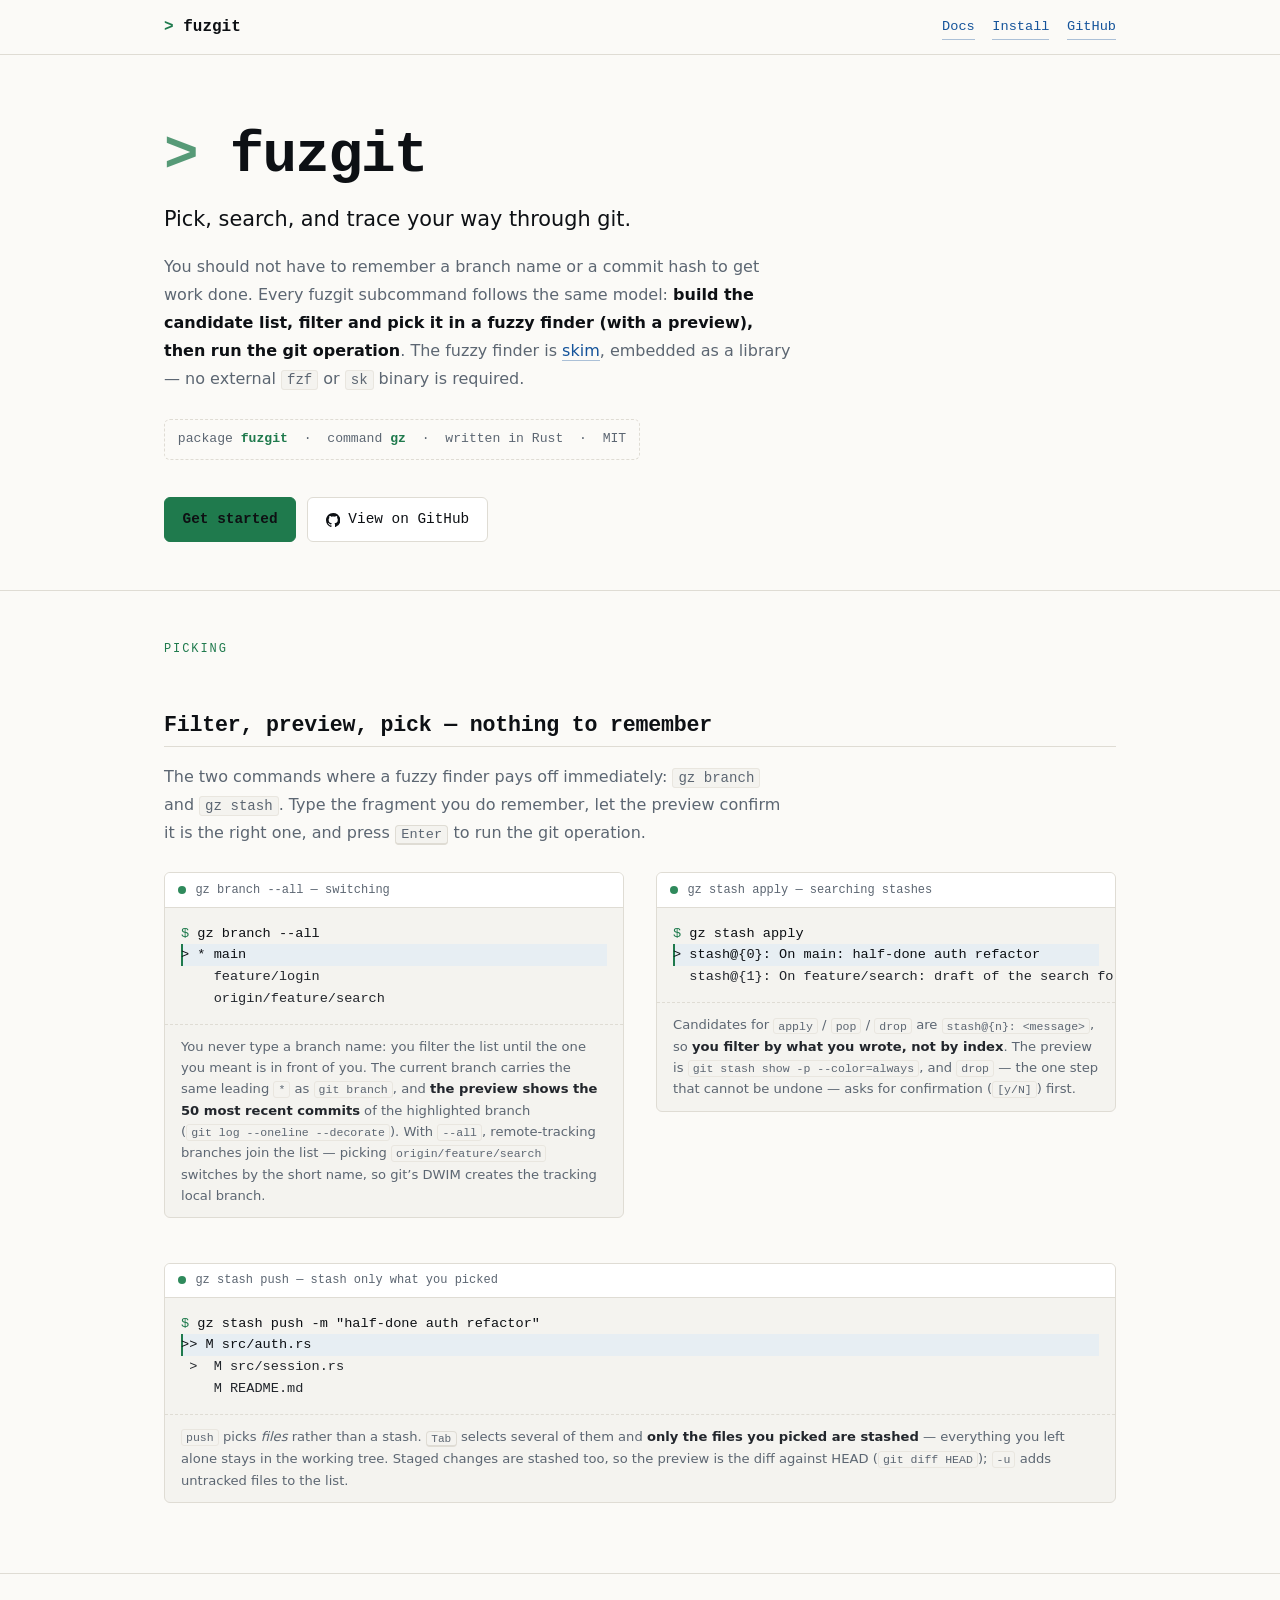
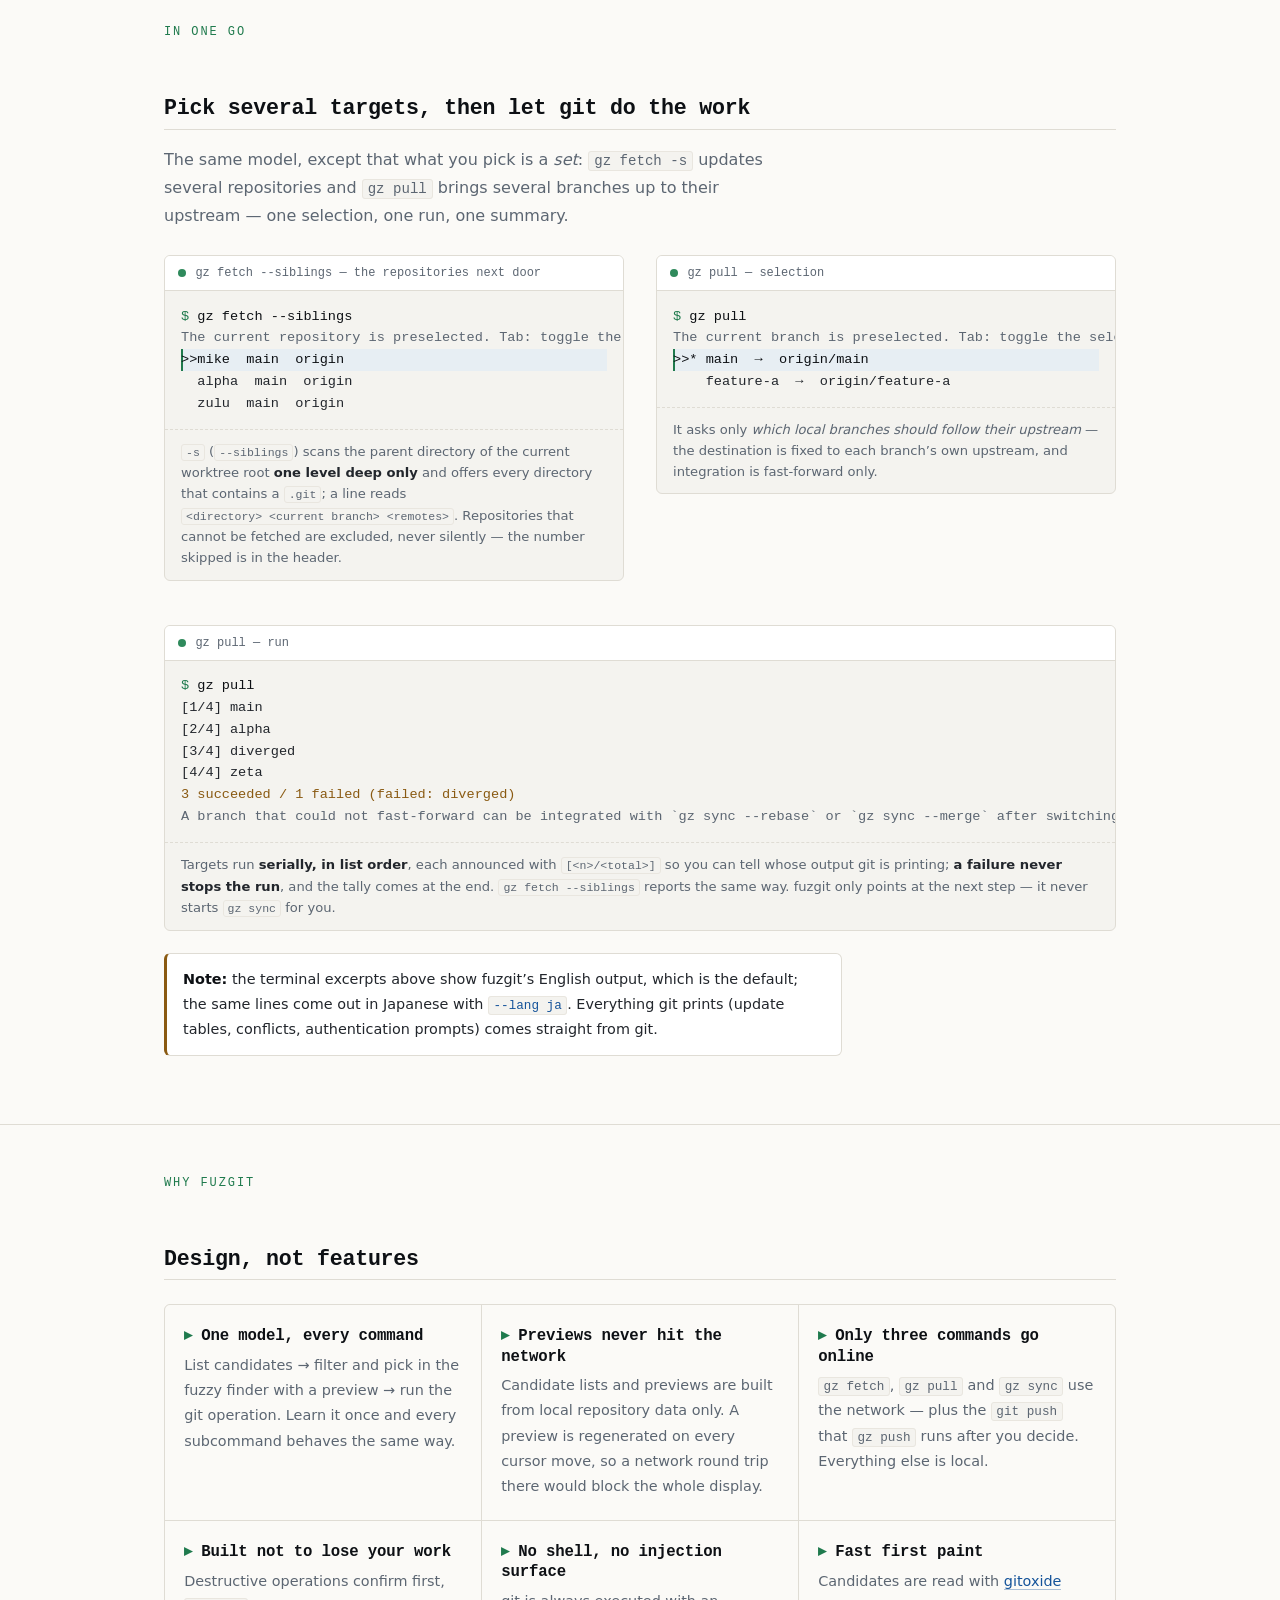
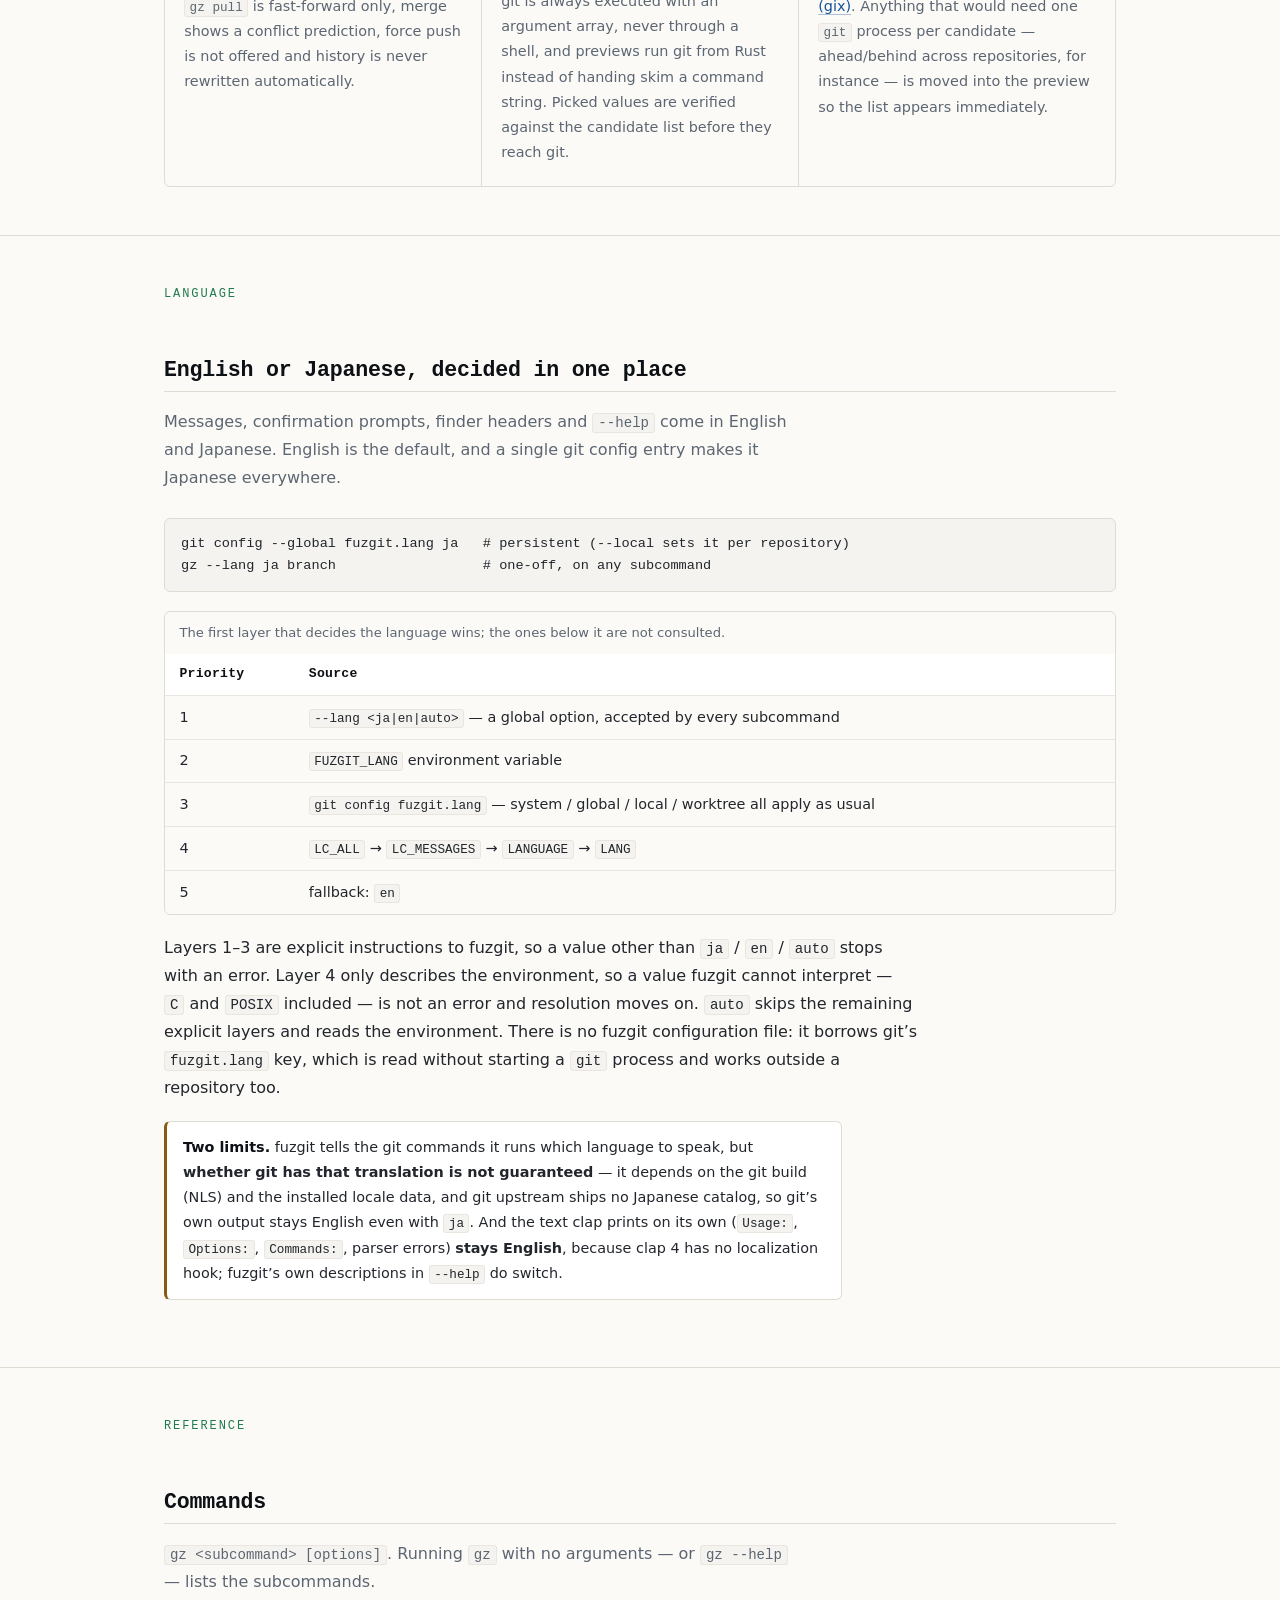
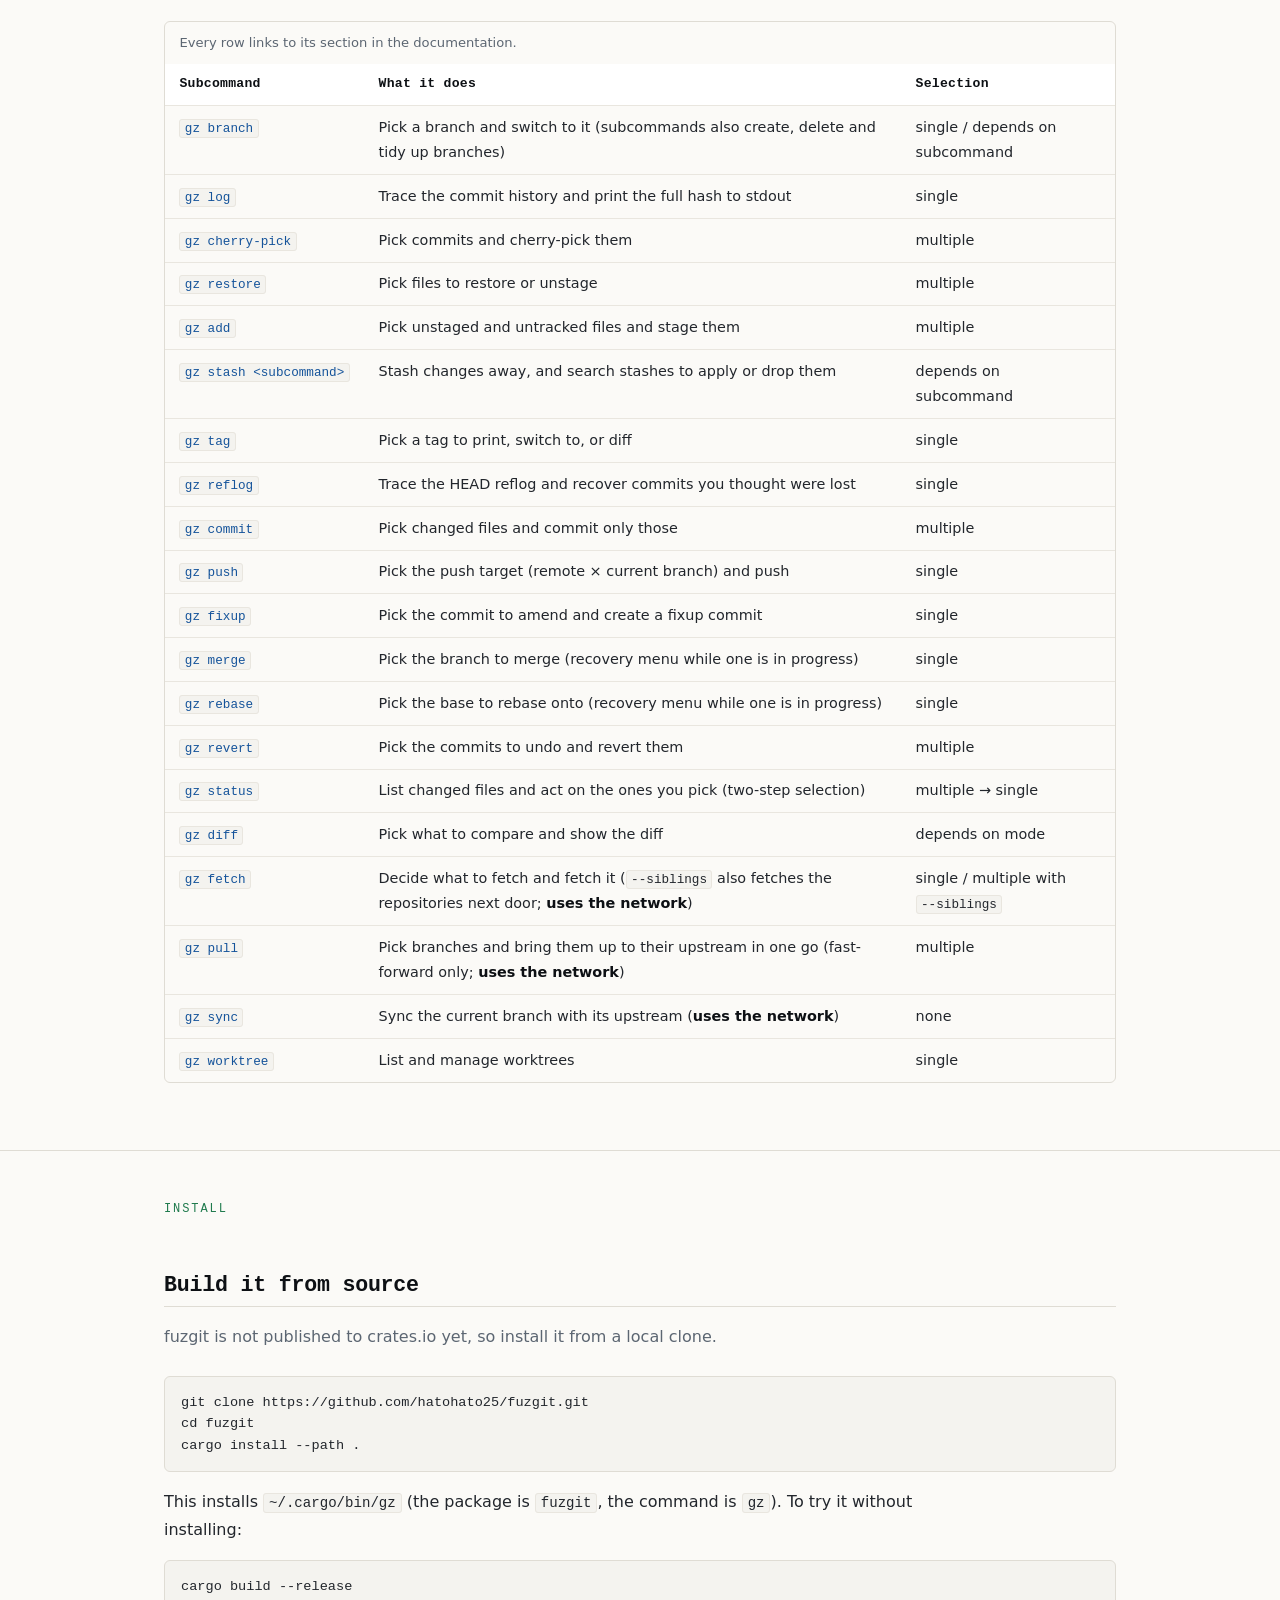
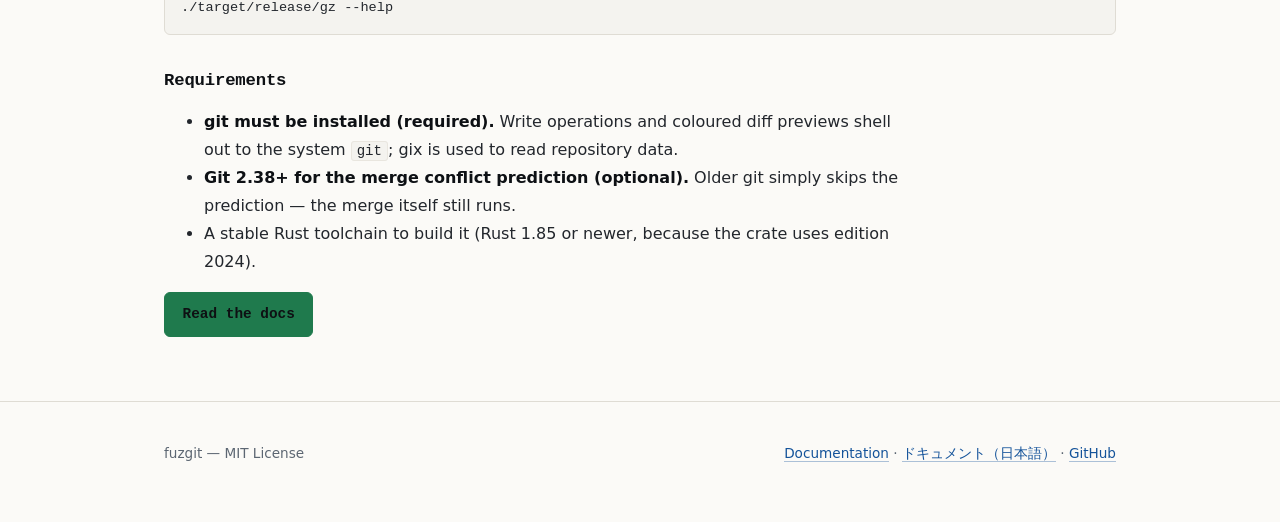
==== commit a98a0f71: "mod feat: Add internationalization support" ====
--- a/docs/index.html
+++ b/docs/index.html
@@ -137,14 +137,12 @@
             <figure class="term">
               <div class="term-bar">gz fetch --siblings — the repositories next door</div>
               <pre><code><span class="prompt">$</span> <span class="cmd">gz fetch --siblings</span>
-<span class="hint">現在のリポジトリを選択済みにしています。Tab: 選択の切替 / Enter: 取得  |  除外 1 件（リモート未登録 / bare）</span>
+<span class="hint">The current repository is preselected. Tab: toggle the selection / Enter: fetch  |  1 excluded (no remote / bare)</span>
 <span class="sel">&gt;&gt;mike  main  origin</span>
   alpha  main  origin
   zulu  main  origin</code></pre>
               <figcaption>
-                <b>The header, in English:</b> “the current repository starts
-                selected. Tab: toggle selection / Enter: fetch | 1 excluded (no
-                remote registered / bare)”. <code>-s</code> (<code>--siblings</code>)
+                <code>-s</code> (<code>--siblings</code>)
                 scans the parent directory of the current worktree root
                 <b>one level deep only</b> and offers every directory that
                 contains a <code>.git</code>; a line reads
@@ -157,14 +155,11 @@
             <figure class="term">
               <div class="term-bar">gz pull — selection</div>
               <pre><code><span class="prompt">$</span> <span class="cmd">gz pull</span>
-<span class="hint">現在のブランチを選択済みにしています。Tab: 選択の切替 / Enter: fast-forward のみで取り込み  |  除外 2 件（upstream 未設定 / リモート未登録 / 他の worktree で使用中）</span>
+<span class="hint">The current branch is preselected. Tab: toggle the selection / Enter: integrate with a fast-forward only  |  2 excluded (no upstream / remote not registered / in use by another worktree)</span>
 <span class="sel">&gt;&gt;* main  →  origin/main</span>
     feature-a  →  origin/feature-a</code></pre>
               <figcaption>
-                <b>The header, in English:</b> “the current branch starts
-                selected. Tab: toggle selection / Enter: fast-forward only | 2
-                excluded (no upstream / remote not registered / in use by
-                another worktree)”. It asks only <em>which local branches should
+                It asks only <em>which local branches should
                 follow their upstream</em> — the destination is fixed to each
                 branch’s own upstream, and integration is fast-forward only.
               </figcaption>
@@ -178,13 +173,10 @@
 [2/4] alpha
 [3/4] diverged
 [4/4] zeta
-<span class="warn">成功 3 件 / 失敗 1 件（失敗: diverged）</span>
-<span class="hint">fast-forward できなかったブランチは、そのブランチへ切り替えてから `gz sync --rebase` または `gz sync --merge` で取り込めます</span></code></pre>
+<span class="warn">3 succeeded / 1 failed (failed: diverged)</span>
+<span class="hint">A branch that could not fast-forward can be integrated with `gz sync --rebase` or `gz sync --merge` after switching to it</span></code></pre>
             <figcaption>
-              <b>In English:</b> “3 succeeded / 1 failed (failed: diverged)” /
-              “branches that could not fast-forward can be integrated by
-              switching to them and running <code>gz sync --rebase</code> or
-              <code>gz sync --merge</code>”. Targets run <b>serially, in list
+              Targets run <b>serially, in list
               order</b>, each announced with
               <code>[&lt;n&gt;/&lt;total&gt;]</code> so you can tell whose output
               git is printing; <b>a failure never stops the run</b>, and the
@@ -196,10 +188,11 @@
 
           <div class="note">
             <p>
-              <strong>Note:</strong> fuzgit’s own messages are currently written
-              in Japanese, so the terminal excerpts above are shown verbatim
-              with an English gloss. Everything git prints (update tables,
-              conflicts, authentication prompts) comes straight from git.
+              <strong>Note:</strong> the terminal excerpts above show fuzgit’s
+              English output, which is the default; the same lines come out in
+              Japanese with <a href="#language"><code>--lang ja</code></a>.
+              Everything git prints (update tables, conflicts, authentication
+              prompts) comes straight from git.
             </p>
           </div>
         </div>
@@ -268,6 +261,96 @@
                 moved into the preview so the list appears immediately.
               </p>
             </article>
+          </div>
+        </div>
+      </section>
+
+      <section class="band" id="language">
+        <div class="wrap">
+          <p class="section-label">Language</p>
+          <h2>English or Japanese, decided in one place</h2>
+          <p class="lede">
+            Messages, confirmation prompts, finder headers and
+            <code>--help</code> come in English and Japanese. English is the
+            default, and a single git config entry makes it Japanese
+            everywhere.
+          </p>
+
+          <pre><code>git config --global fuzgit.lang ja   # persistent (--local sets it per repository)
+gz --lang ja branch                  # one-off, on any subcommand</code></pre>
+
+          <div class="table-wrap">
+            <table>
+              <caption class="table-caption">
+                The first layer that decides the language wins; the ones below
+                it are not consulted.
+              </caption>
+              <thead>
+                <tr>
+                  <th scope="col">Priority</th>
+                  <th scope="col">Source</th>
+                </tr>
+              </thead>
+              <tbody>
+                <tr>
+                  <td>1</td>
+                  <td>
+                    <code>--lang &lt;ja|en|auto&gt;</code> — a global option,
+                    accepted by every subcommand
+                  </td>
+                </tr>
+                <tr>
+                  <td>2</td>
+                  <td><code>FUZGIT_LANG</code> environment variable</td>
+                </tr>
+                <tr>
+                  <td>3</td>
+                  <td>
+                    <code>git config fuzgit.lang</code> — system / global /
+                    local / worktree all apply as usual
+                  </td>
+                </tr>
+                <tr>
+                  <td>4</td>
+                  <td>
+                    <code>LC_ALL</code> &rarr; <code>LC_MESSAGES</code> &rarr;
+                    <code>LANGUAGE</code> &rarr; <code>LANG</code>
+                  </td>
+                </tr>
+                <tr>
+                  <td>5</td>
+                  <td>fallback: <code>en</code></td>
+                </tr>
+              </tbody>
+            </table>
+          </div>
+
+          <p>
+            Layers 1&ndash;3 are explicit instructions to fuzgit, so a value
+            other than <code>ja</code> / <code>en</code> / <code>auto</code>
+            stops with an error. Layer 4 only describes the environment, so a
+            value fuzgit cannot interpret — <code>C</code> and
+            <code>POSIX</code> included — is not an error and resolution moves
+            on. <code>auto</code> skips the remaining explicit layers and reads
+            the environment. There is no fuzgit configuration file: it borrows
+            git&rsquo;s <code>fuzgit.lang</code> key, which is read without
+            starting a <code>git</code> process and works outside a repository
+            too.
+          </p>
+
+          <div class="note">
+            <p>
+              <strong>Two limits.</strong> fuzgit tells the git commands it runs
+              which language to speak, but <b>whether git has that translation
+              is not guaranteed</b> — it depends on the git build (NLS) and the
+              installed locale data, and git upstream ships no Japanese
+              catalog, so git&rsquo;s own output stays English even with
+              <code>ja</code>. And the text clap prints on its own
+              (<code>Usage:</code>, <code>Options:</code>,
+              <code>Commands:</code>, parser errors) <b>stays English</b>,
+              because clap 4 has no localization hook; fuzgit&rsquo;s own
+              descriptions in <code>--help</code> do switch.
+            </p>
           </div>
         </div>
       </section>
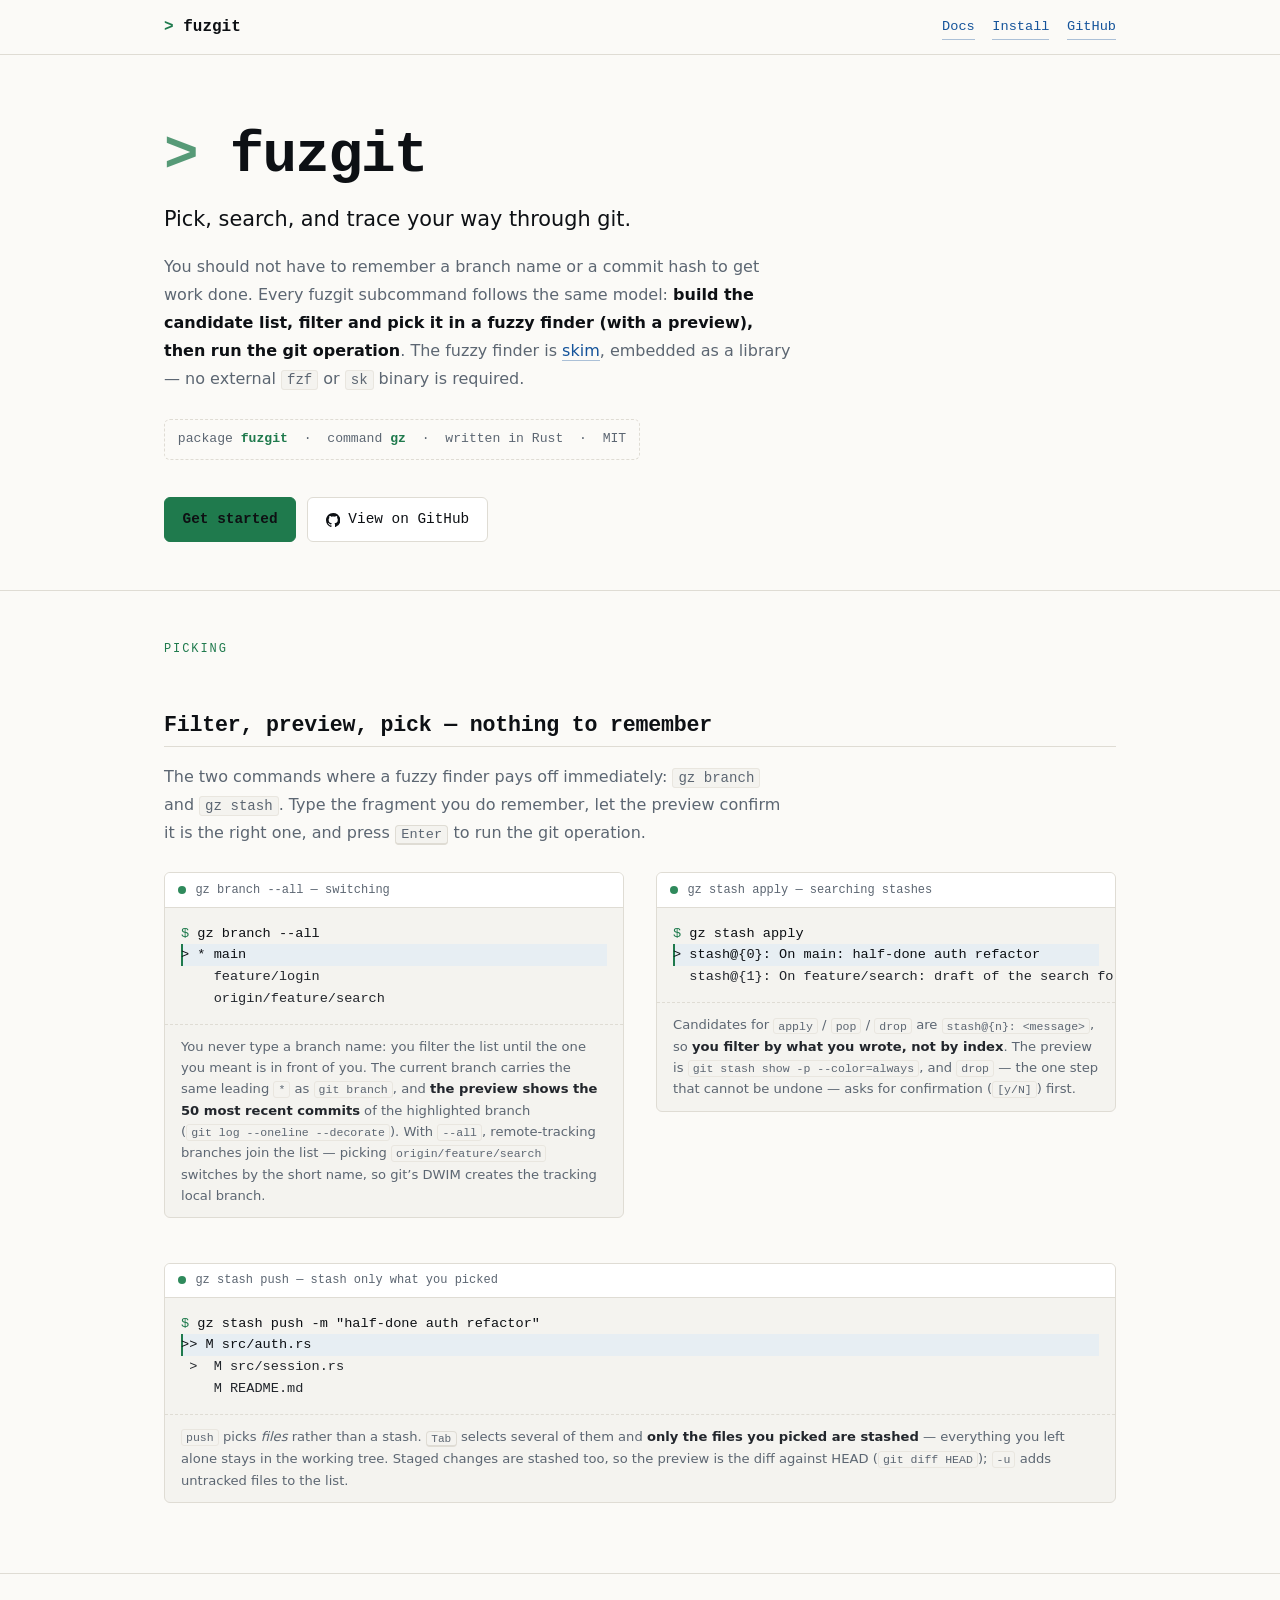
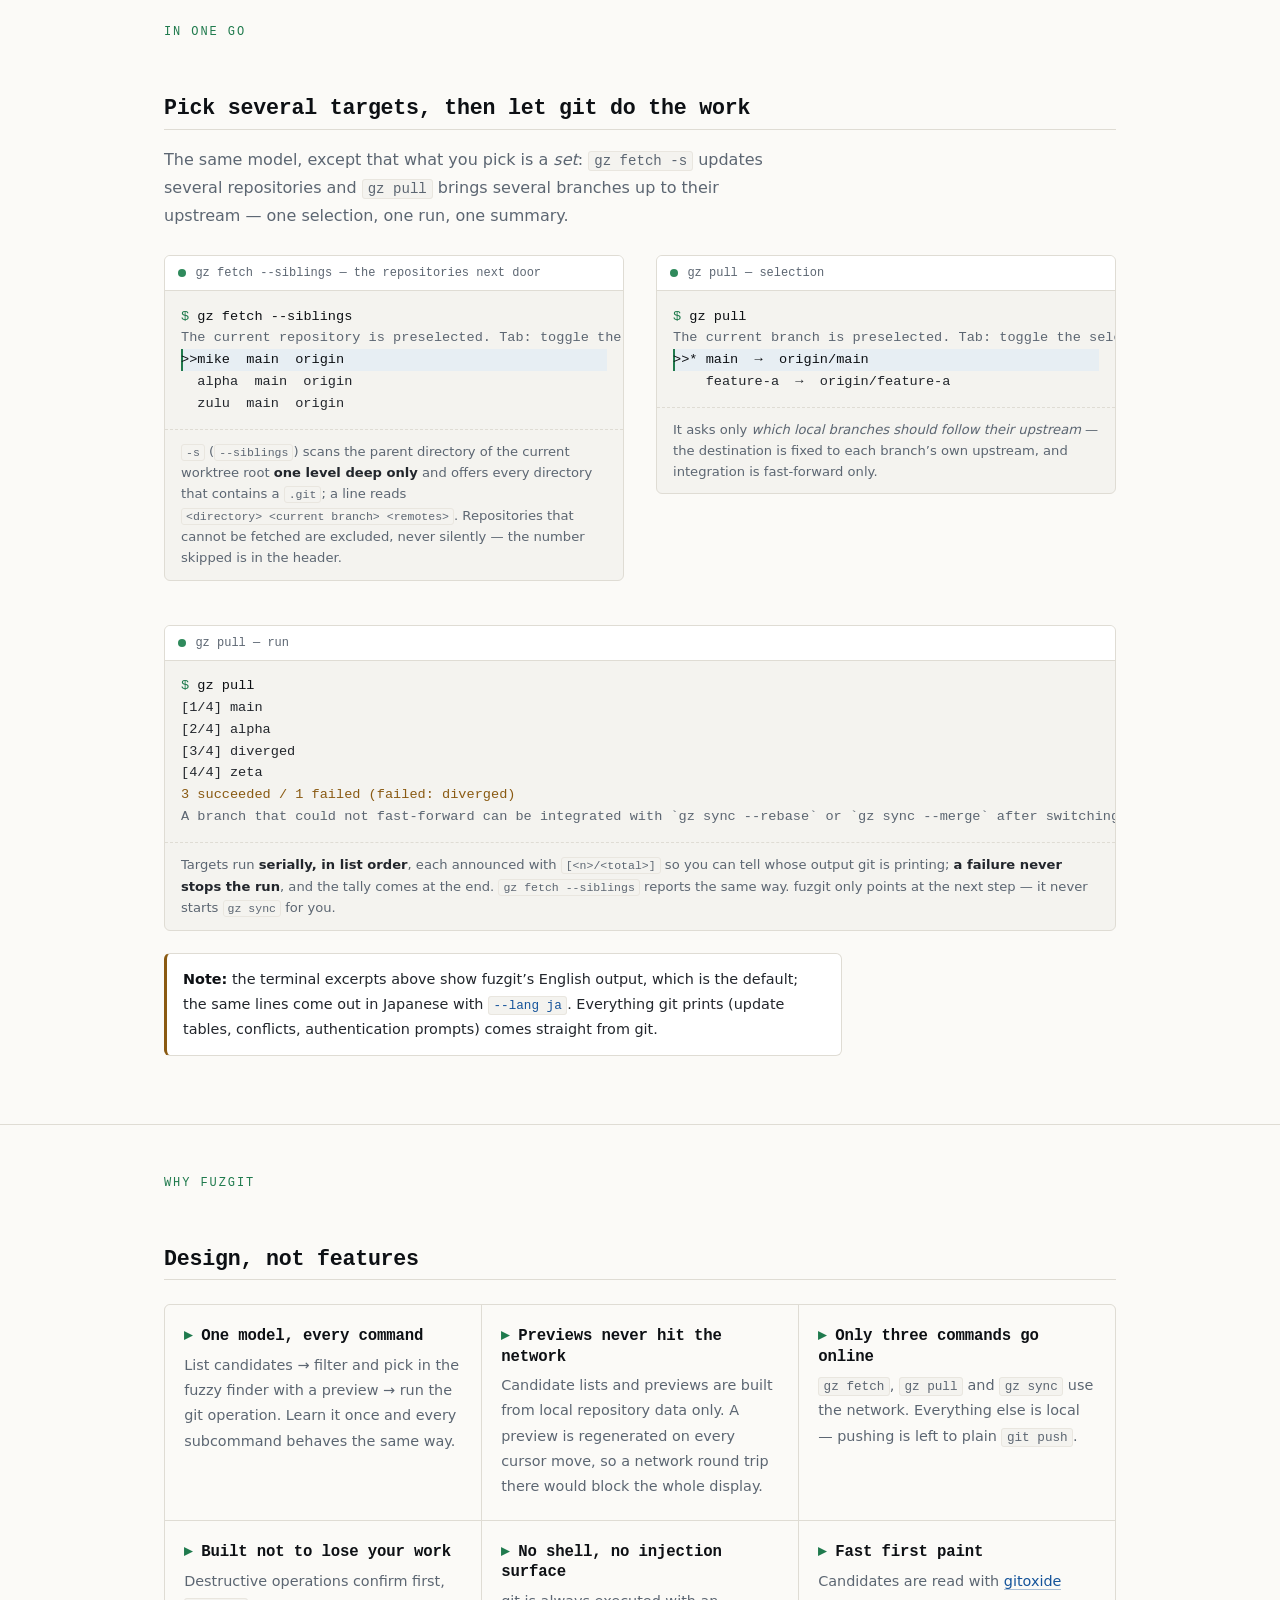
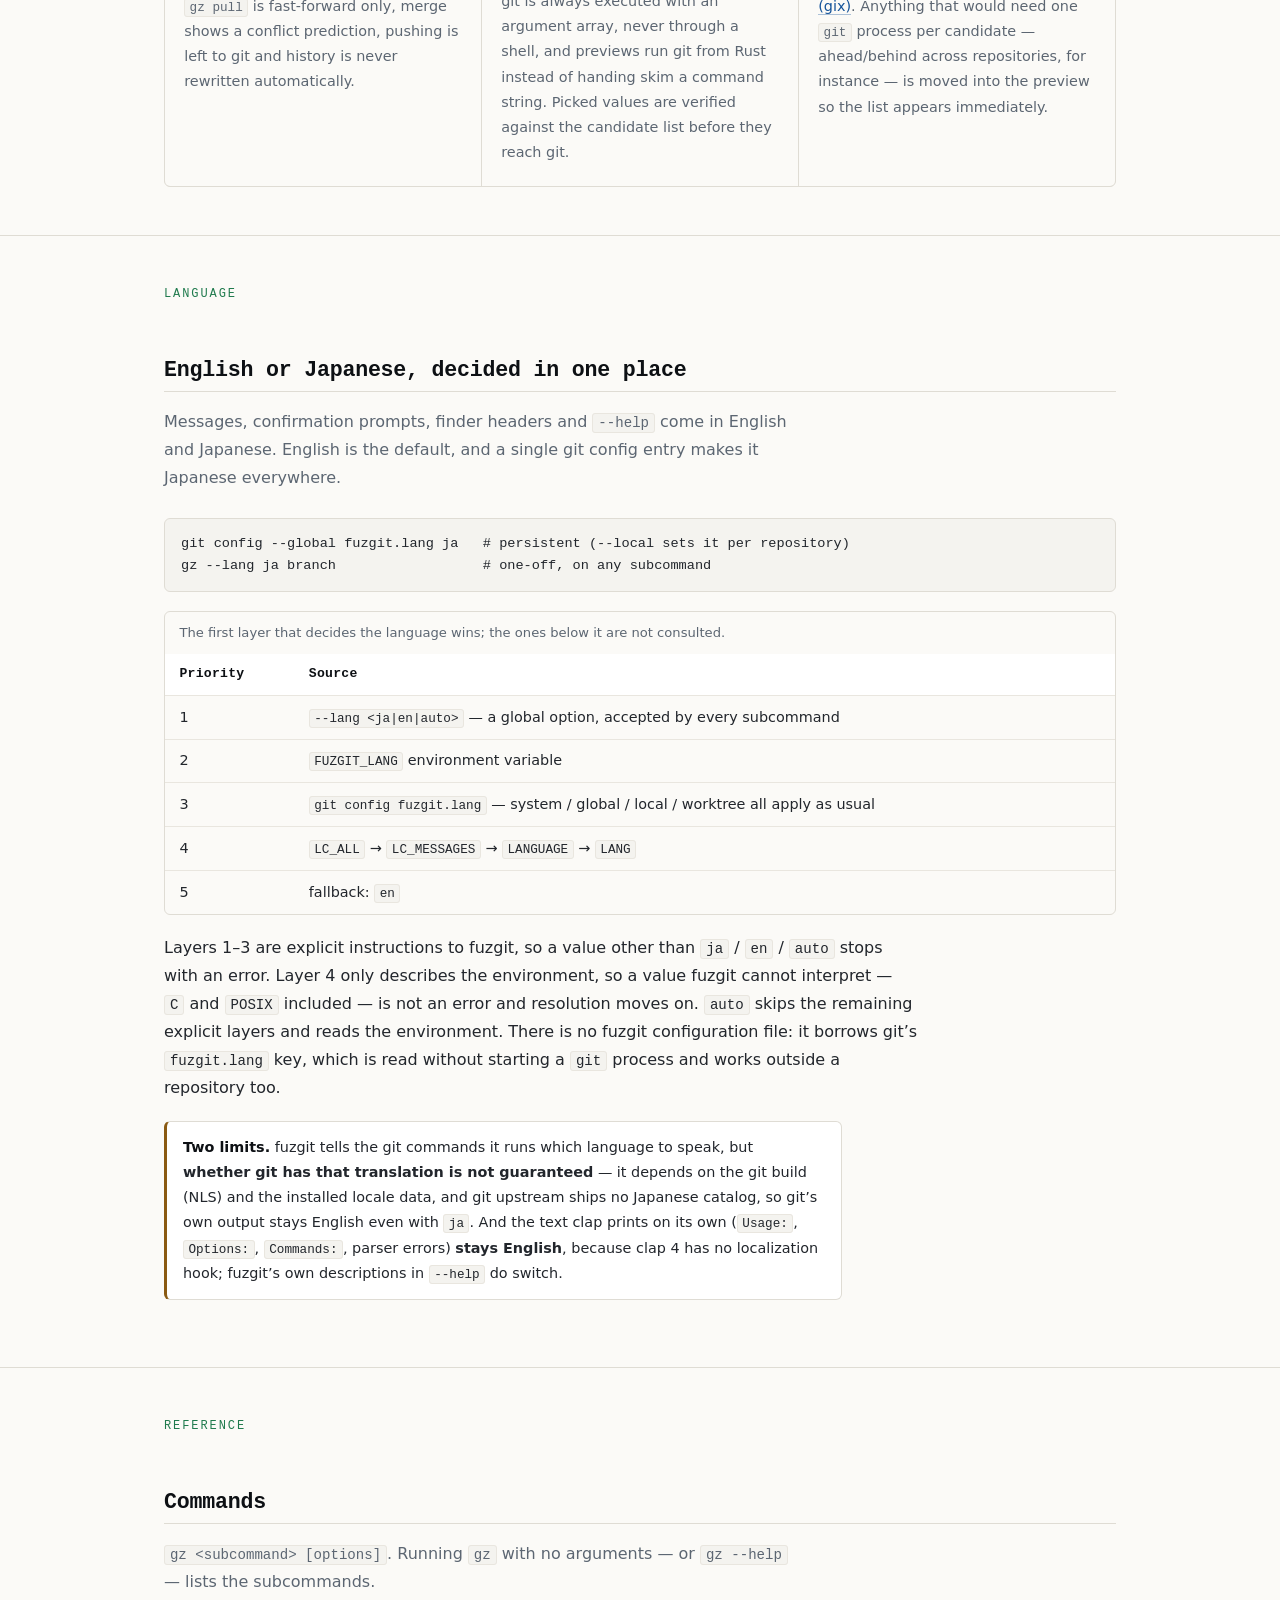
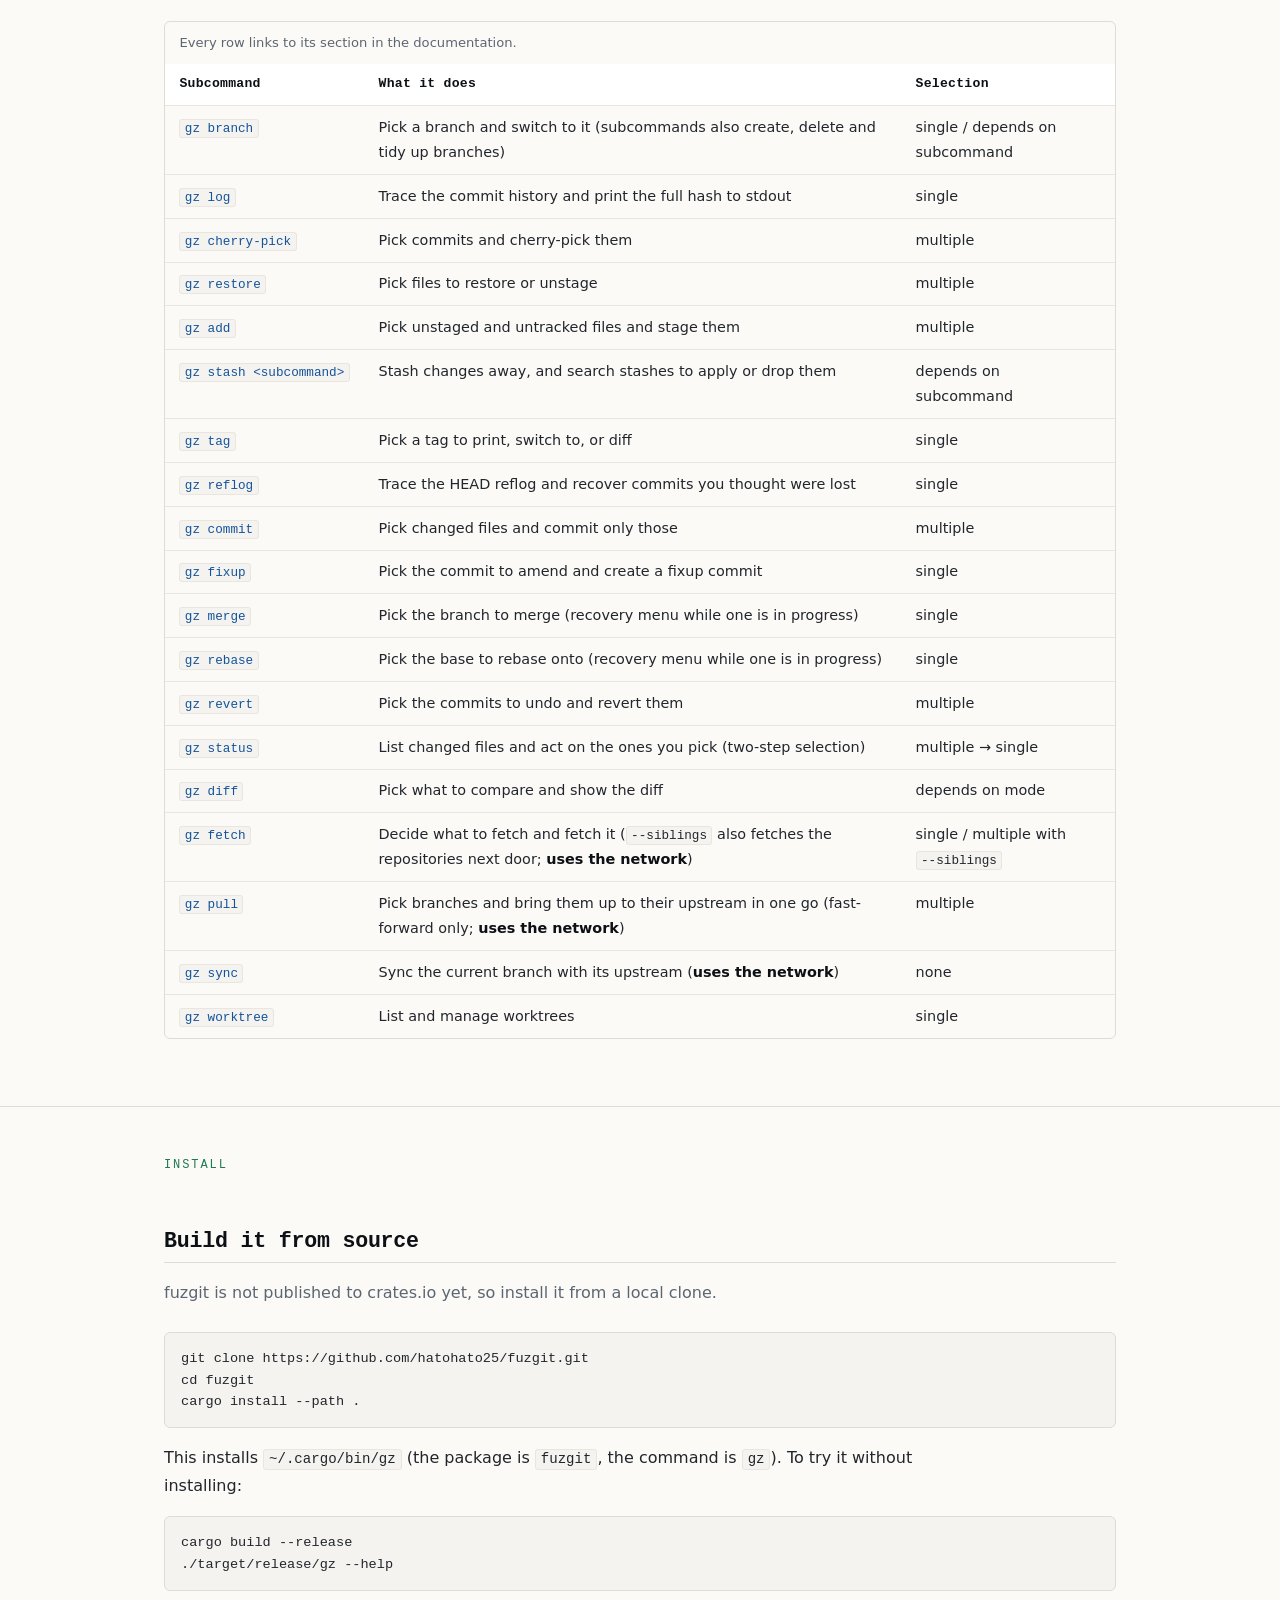
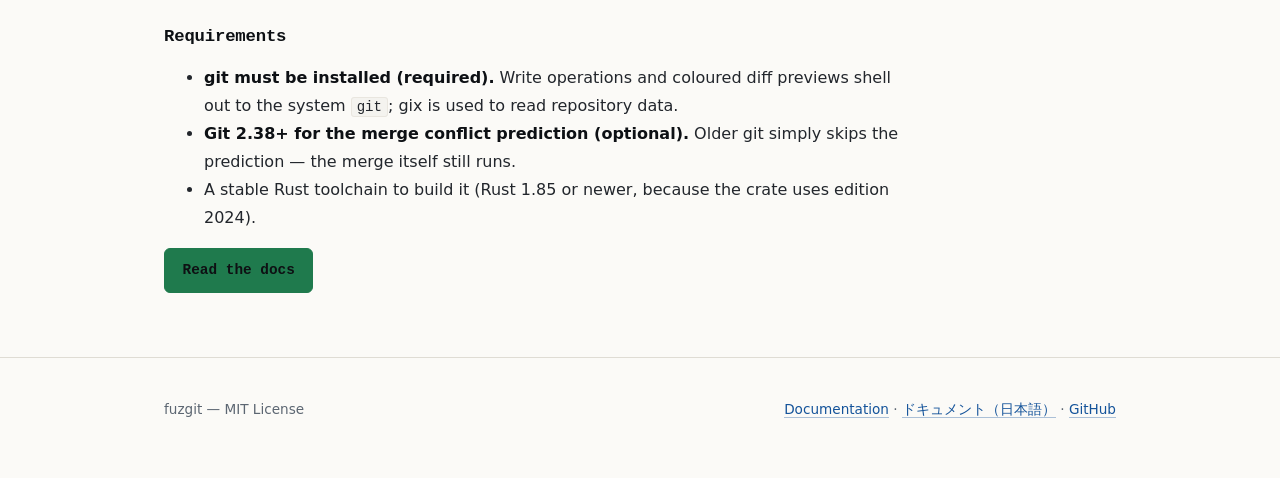
==== commit aae1a76f: "mod feat: Remove push command and update related messages" ====
--- a/docs/index.html
+++ b/docs/index.html
@@ -226,9 +226,8 @@
               <h3>Only three commands go online</h3>
               <p>
                 <code>gz fetch</code>, <code>gz pull</code> and
-                <code>gz sync</code> use the network — plus the
-                <code>git push</code> that <code>gz push</code> runs after you
-                decide. Everything else is local.
+                <code>gz sync</code> use the network. Everything else is local
+                — pushing is left to plain <code>git push</code>.
               </p>
             </article>
 
@@ -236,8 +235,8 @@
               <h3>Built not to lose your work</h3>
               <p>
                 Destructive operations confirm first, <code>gz pull</code> is
-                fast-forward only, merge shows a conflict prediction, force push
-                is not offered and history is never rewritten automatically.
+                fast-forward only, merge shows a conflict prediction, pushing is
+                left to git and history is never rewritten automatically.
               </p>
             </article>
 
@@ -436,13 +435,6 @@
                   <td><a href="docs.html#commit"><code>gz commit</code></a></td>
                   <td>Pick changed files and commit only those</td>
                   <td>multiple</td>
-                </tr>
-                <tr>
-                  <td><a href="docs.html#push"><code>gz push</code></a></td>
-                  <td>
-                    Pick the push target (remote × current branch) and push
-                  </td>
-                  <td>single</td>
                 </tr>
                 <tr>
                   <td><a href="docs.html#fixup"><code>gz fixup</code></a></td>
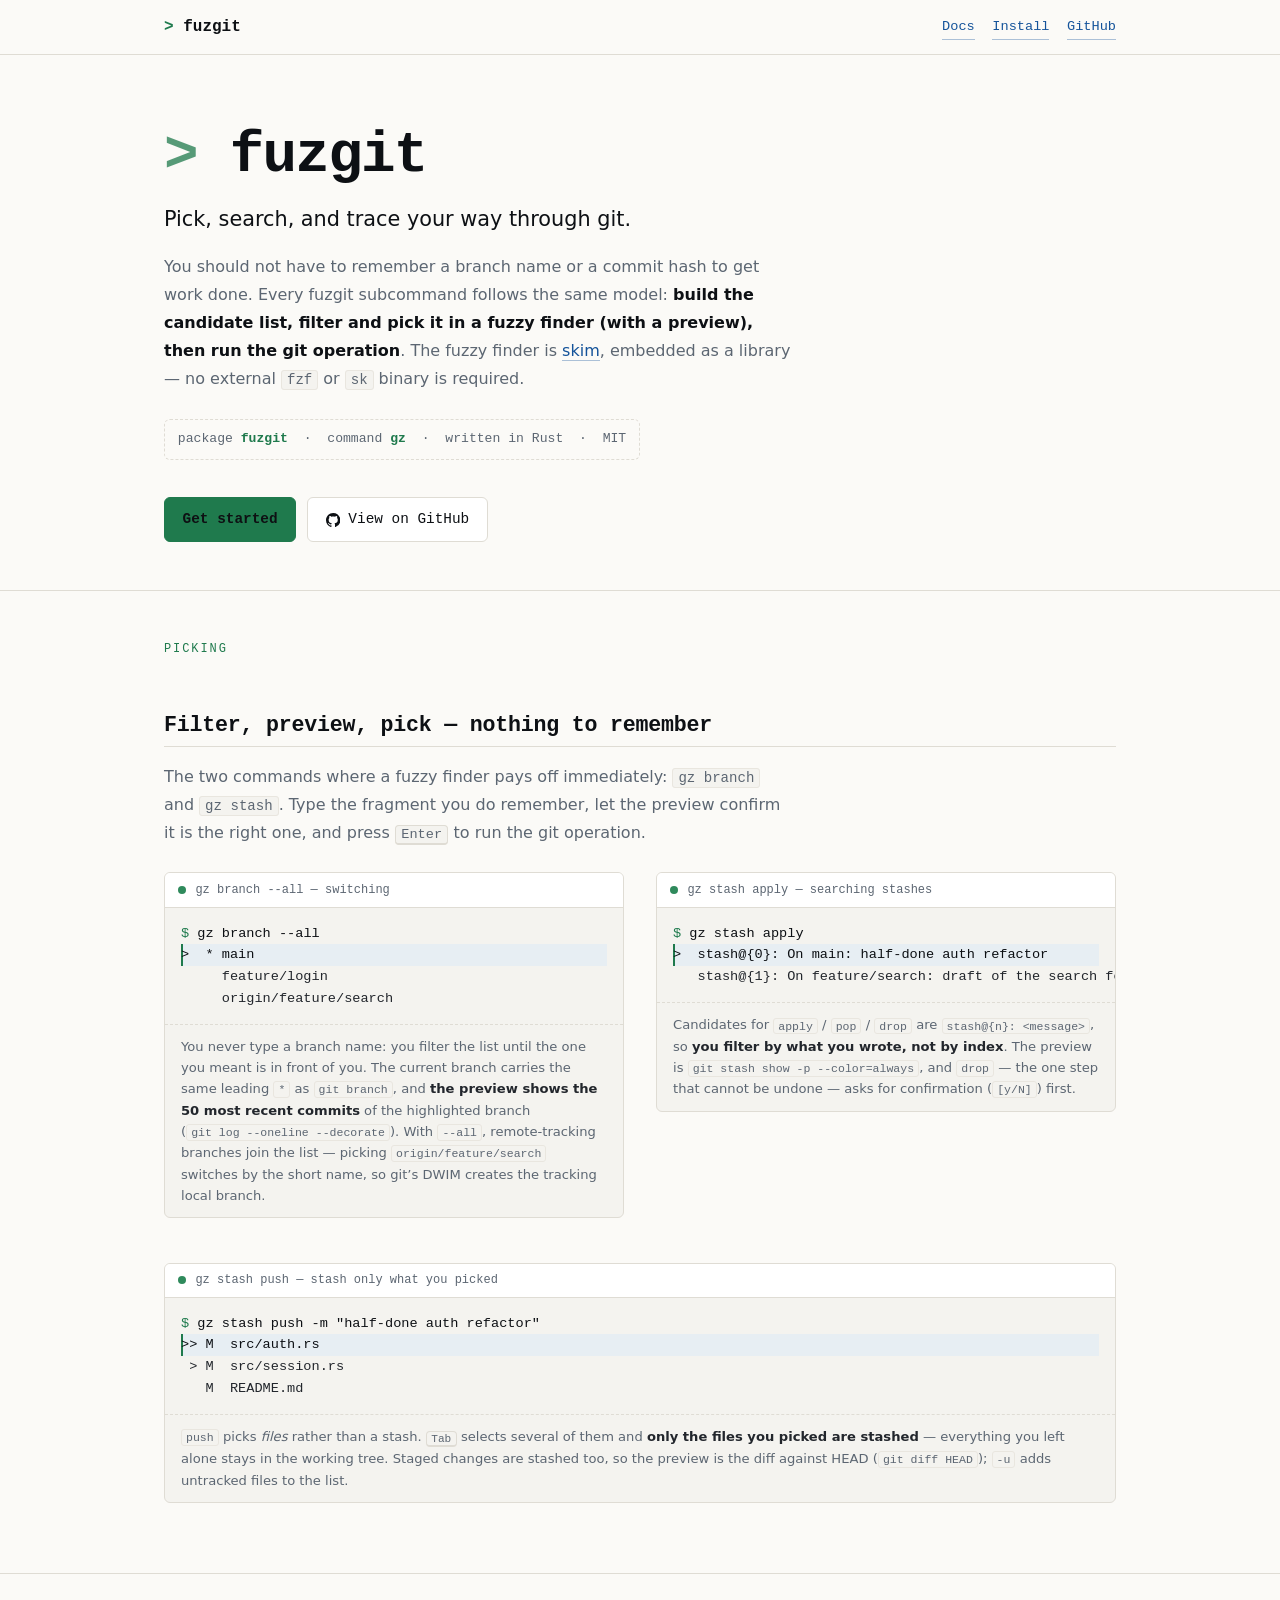
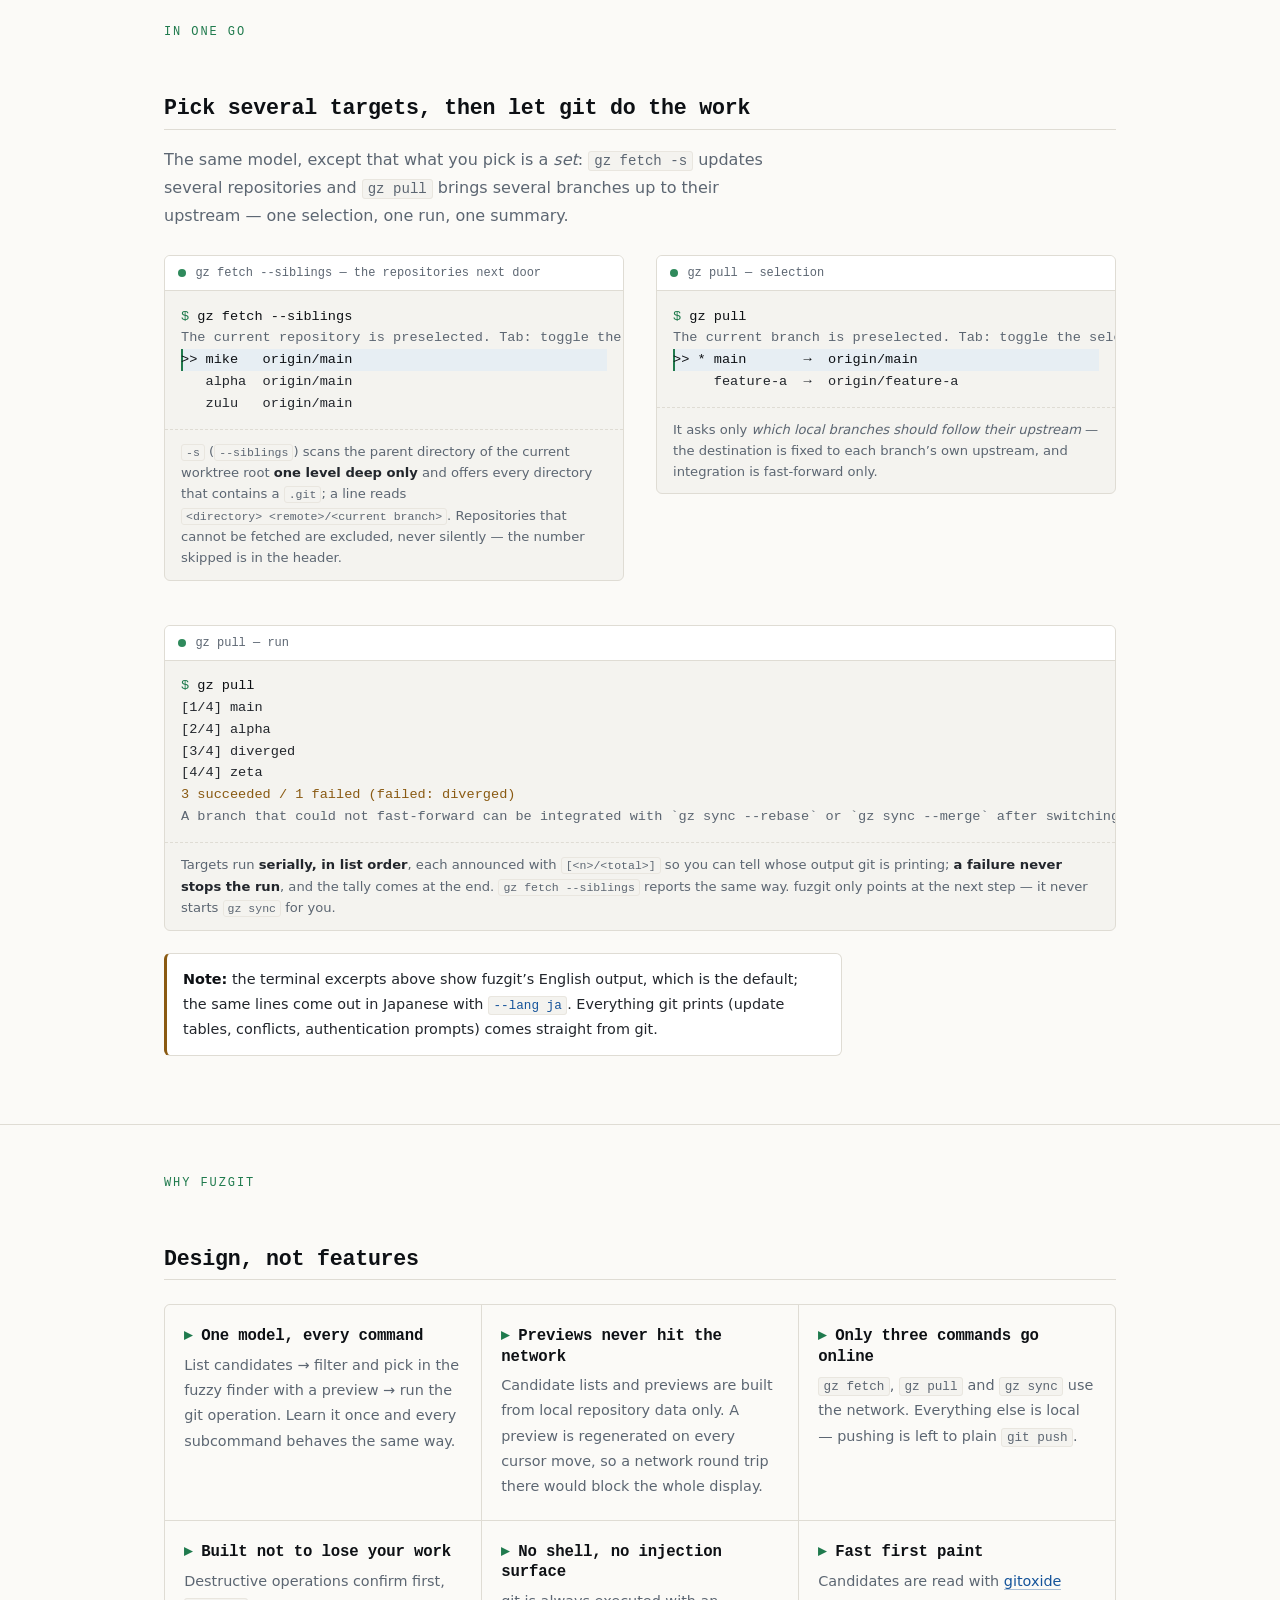
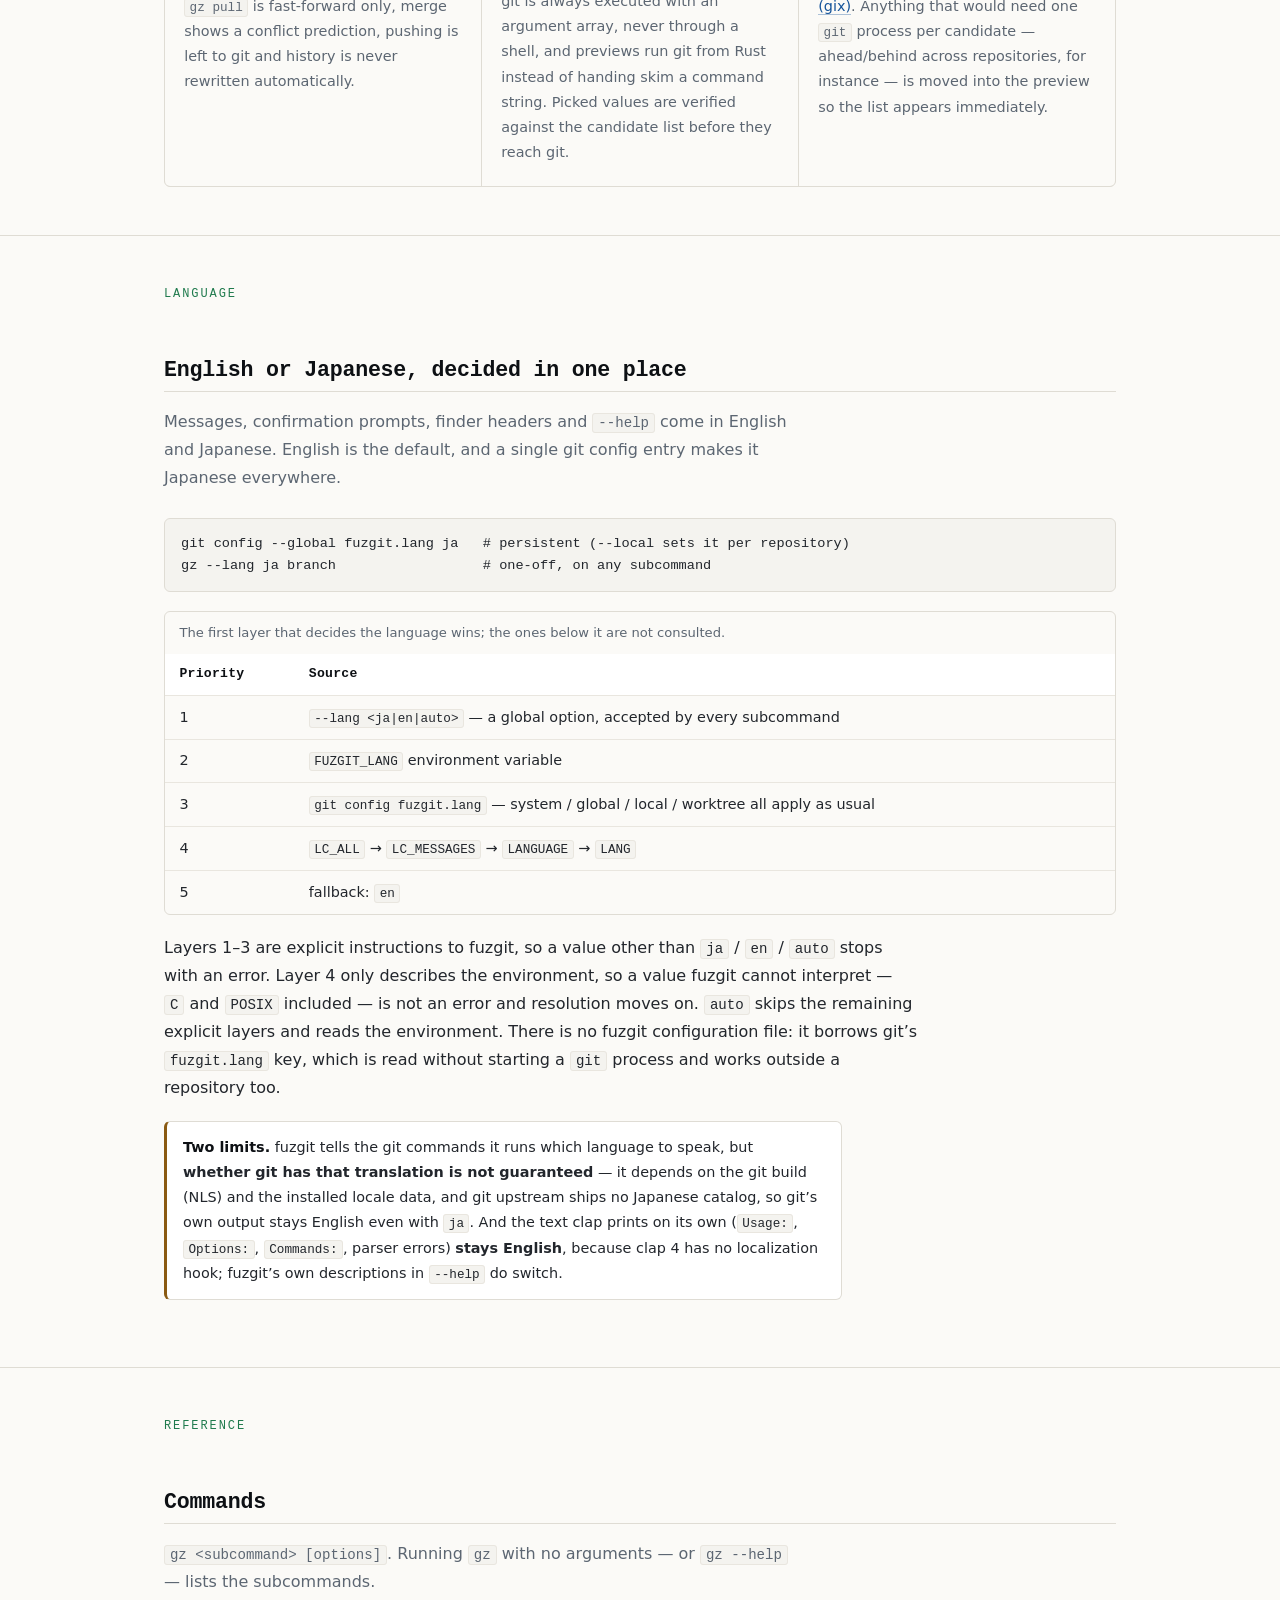
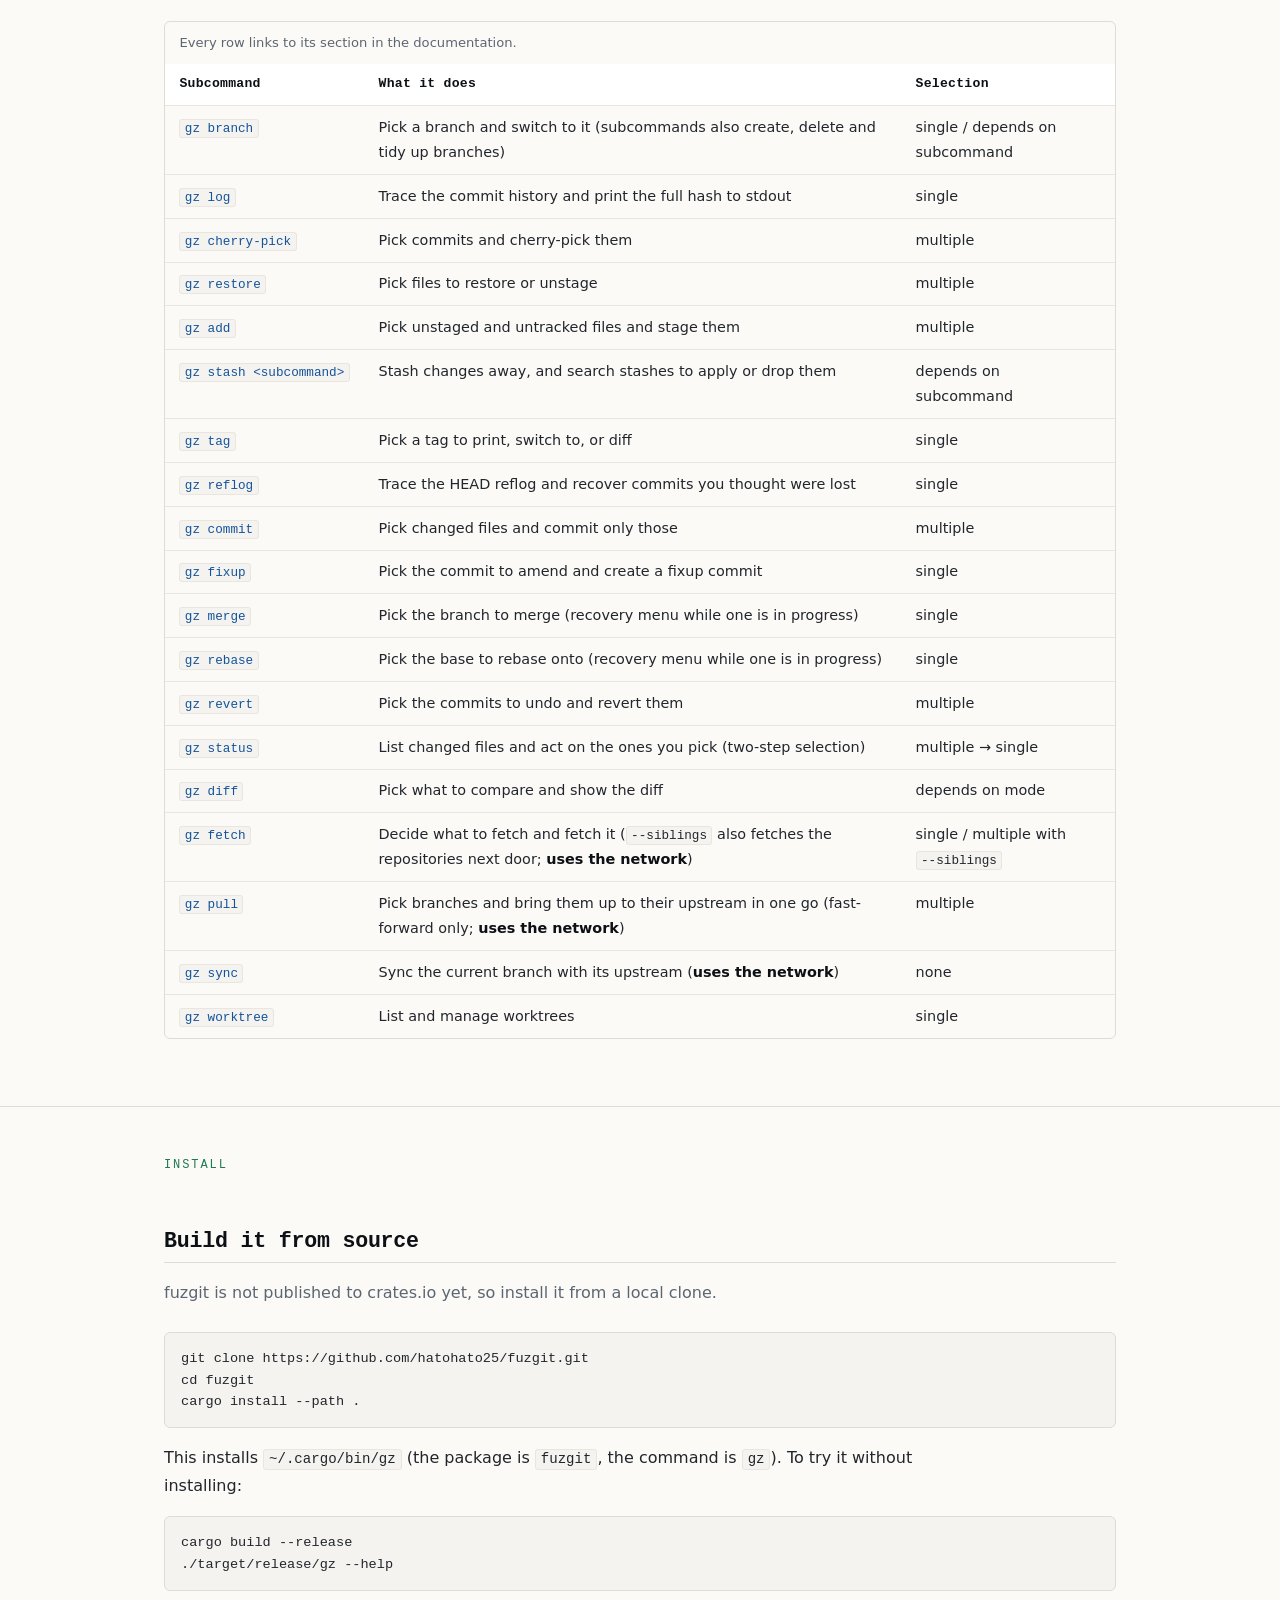
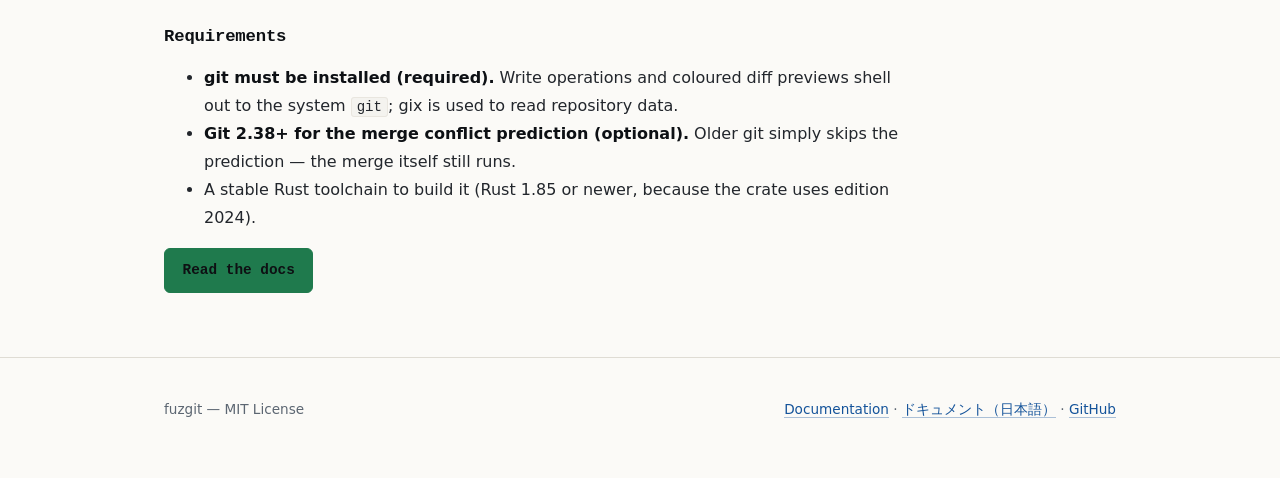
==== commit c4550fe7: "mod feat: Update Status Icon" ====
--- a/docs/index.html
+++ b/docs/index.html
@@ -73,9 +73,9 @@
             <figure class="term">
               <div class="term-bar">gz branch --all — switching</div>
               <pre><code><span class="prompt">$</span> <span class="cmd">gz branch --all</span>
-<span class="sel">&gt; * main</span>
-    feature/login
-    origin/feature/search</code></pre>
+<span class="sel">&gt;  * main</span>
+     feature/login
+     origin/feature/search</code></pre>
               <figcaption>
                 You never type a branch name: you filter the list until the one
                 you meant is in front of you. The current branch carries the
@@ -91,8 +91,8 @@
             <figure class="term">
               <div class="term-bar">gz stash apply — searching stashes</div>
               <pre><code><span class="prompt">$</span> <span class="cmd">gz stash apply</span>
-<span class="sel">&gt; stash@{0}: On main: half-done auth refactor</span>
-  stash@{1}: On feature/search: draft of the search form</code></pre>
+<span class="sel">&gt;  stash@{0}: On main: half-done auth refactor</span>
+   stash@{1}: On feature/search: draft of the search form</code></pre>
               <figcaption>
                 Candidates for <code>apply</code> / <code>pop</code> /
                 <code>drop</code> are <code>stash@{n}: &lt;message&gt;</code>, so
@@ -107,9 +107,9 @@
           <figure class="term spaced">
             <div class="term-bar">gz stash push — stash only what you picked</div>
             <pre><code><span class="prompt">$</span> <span class="cmd">gz stash push -m "half-done auth refactor"</span>
-<span class="sel">&gt;&gt; M src/auth.rs</span>
- &gt;  M src/session.rs
-    M README.md</code></pre>
+<span class="sel">&gt;&gt; M  src/auth.rs</span>
+ &gt; M  src/session.rs
+   M  README.md</code></pre>
             <figcaption>
               <code>push</code> picks <em>files</em> rather than a stash.
               <kbd>Tab</kbd> selects several of them and <b>only the files you
@@ -138,15 +138,15 @@
               <div class="term-bar">gz fetch --siblings — the repositories next door</div>
               <pre><code><span class="prompt">$</span> <span class="cmd">gz fetch --siblings</span>
 <span class="hint">The current repository is preselected. Tab: toggle the selection / Enter: fetch  |  1 excluded (no remote / bare)</span>
-<span class="sel">&gt;&gt;mike  main  origin</span>
-  alpha  main  origin
-  zulu  main  origin</code></pre>
+<span class="sel">&gt;&gt; mike   origin/main</span>
+   alpha  origin/main
+   zulu   origin/main</code></pre>
               <figcaption>
                 <code>-s</code> (<code>--siblings</code>)
                 scans the parent directory of the current worktree root
                 <b>one level deep only</b> and offers every directory that
                 contains a <code>.git</code>; a line reads
-                <code>&lt;directory&gt;  &lt;current branch&gt;  &lt;remotes&gt;</code>.
+                <code>&lt;directory&gt;  &lt;remote&gt;/&lt;current branch&gt;</code>.
                 Repositories that cannot be fetched are excluded, never silently
                 — the number skipped is in the header.
               </figcaption>
@@ -156,8 +156,8 @@
               <div class="term-bar">gz pull — selection</div>
               <pre><code><span class="prompt">$</span> <span class="cmd">gz pull</span>
 <span class="hint">The current branch is preselected. Tab: toggle the selection / Enter: integrate with a fast-forward only  |  2 excluded (no upstream / remote not registered / in use by another worktree)</span>
-<span class="sel">&gt;&gt;* main  →  origin/main</span>
-    feature-a  →  origin/feature-a</code></pre>
+<span class="sel">&gt;&gt; * main       →  origin/main</span>
+     feature-a  →  origin/feature-a</code></pre>
               <figcaption>
                 It asks only <em>which local branches should
                 follow their upstream</em> — the destination is fixed to each
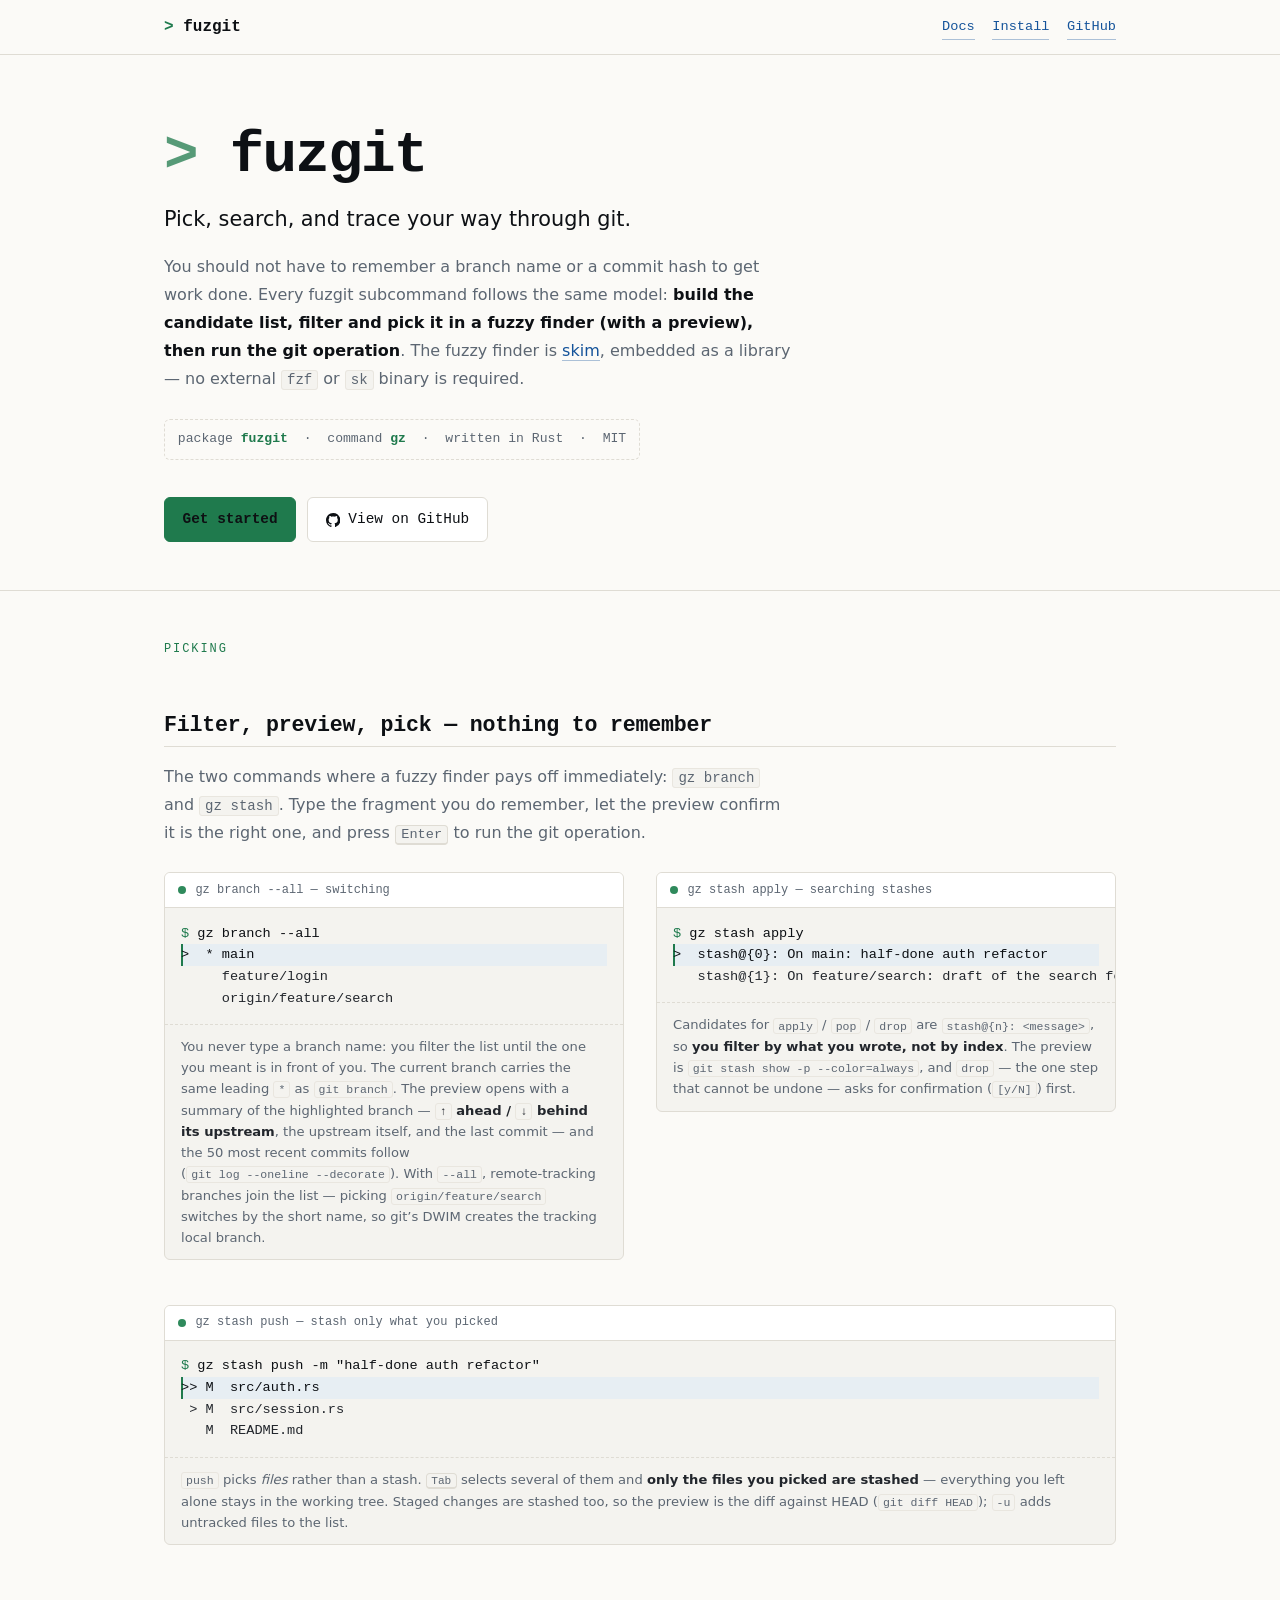
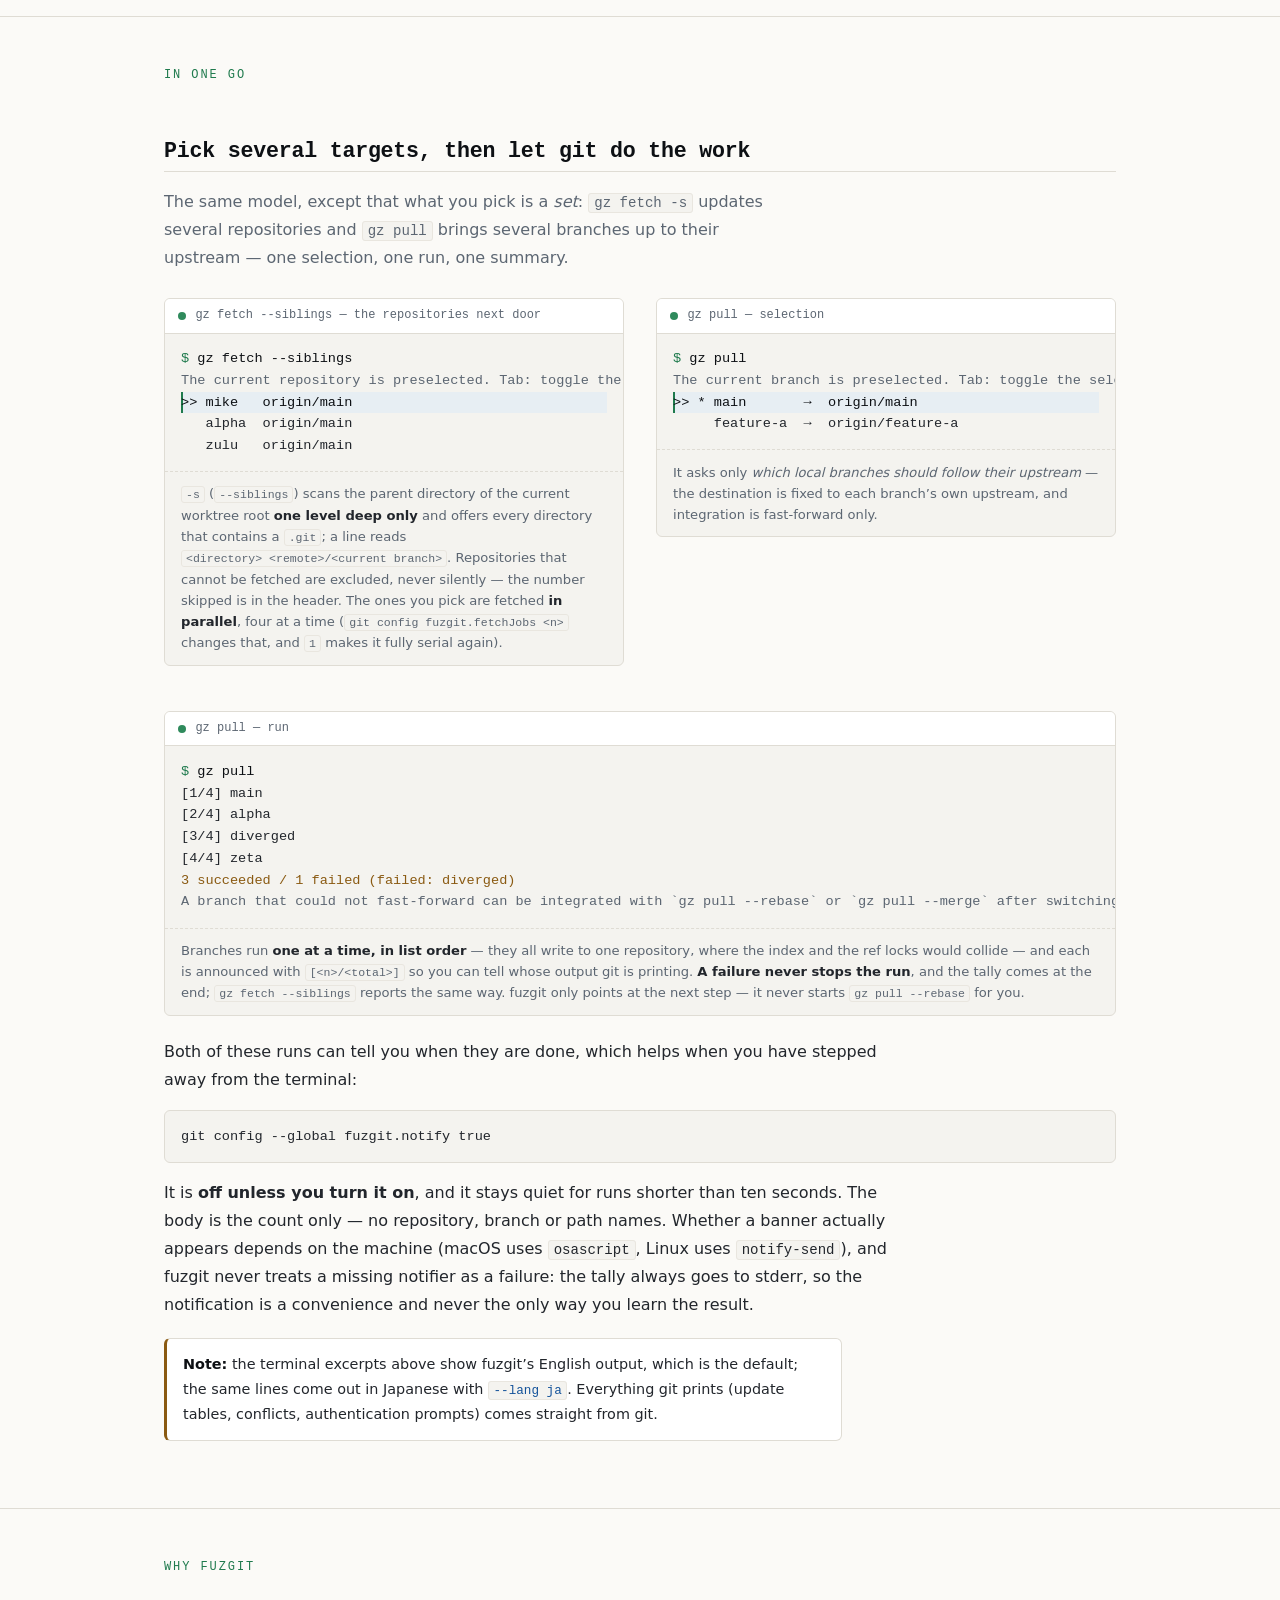
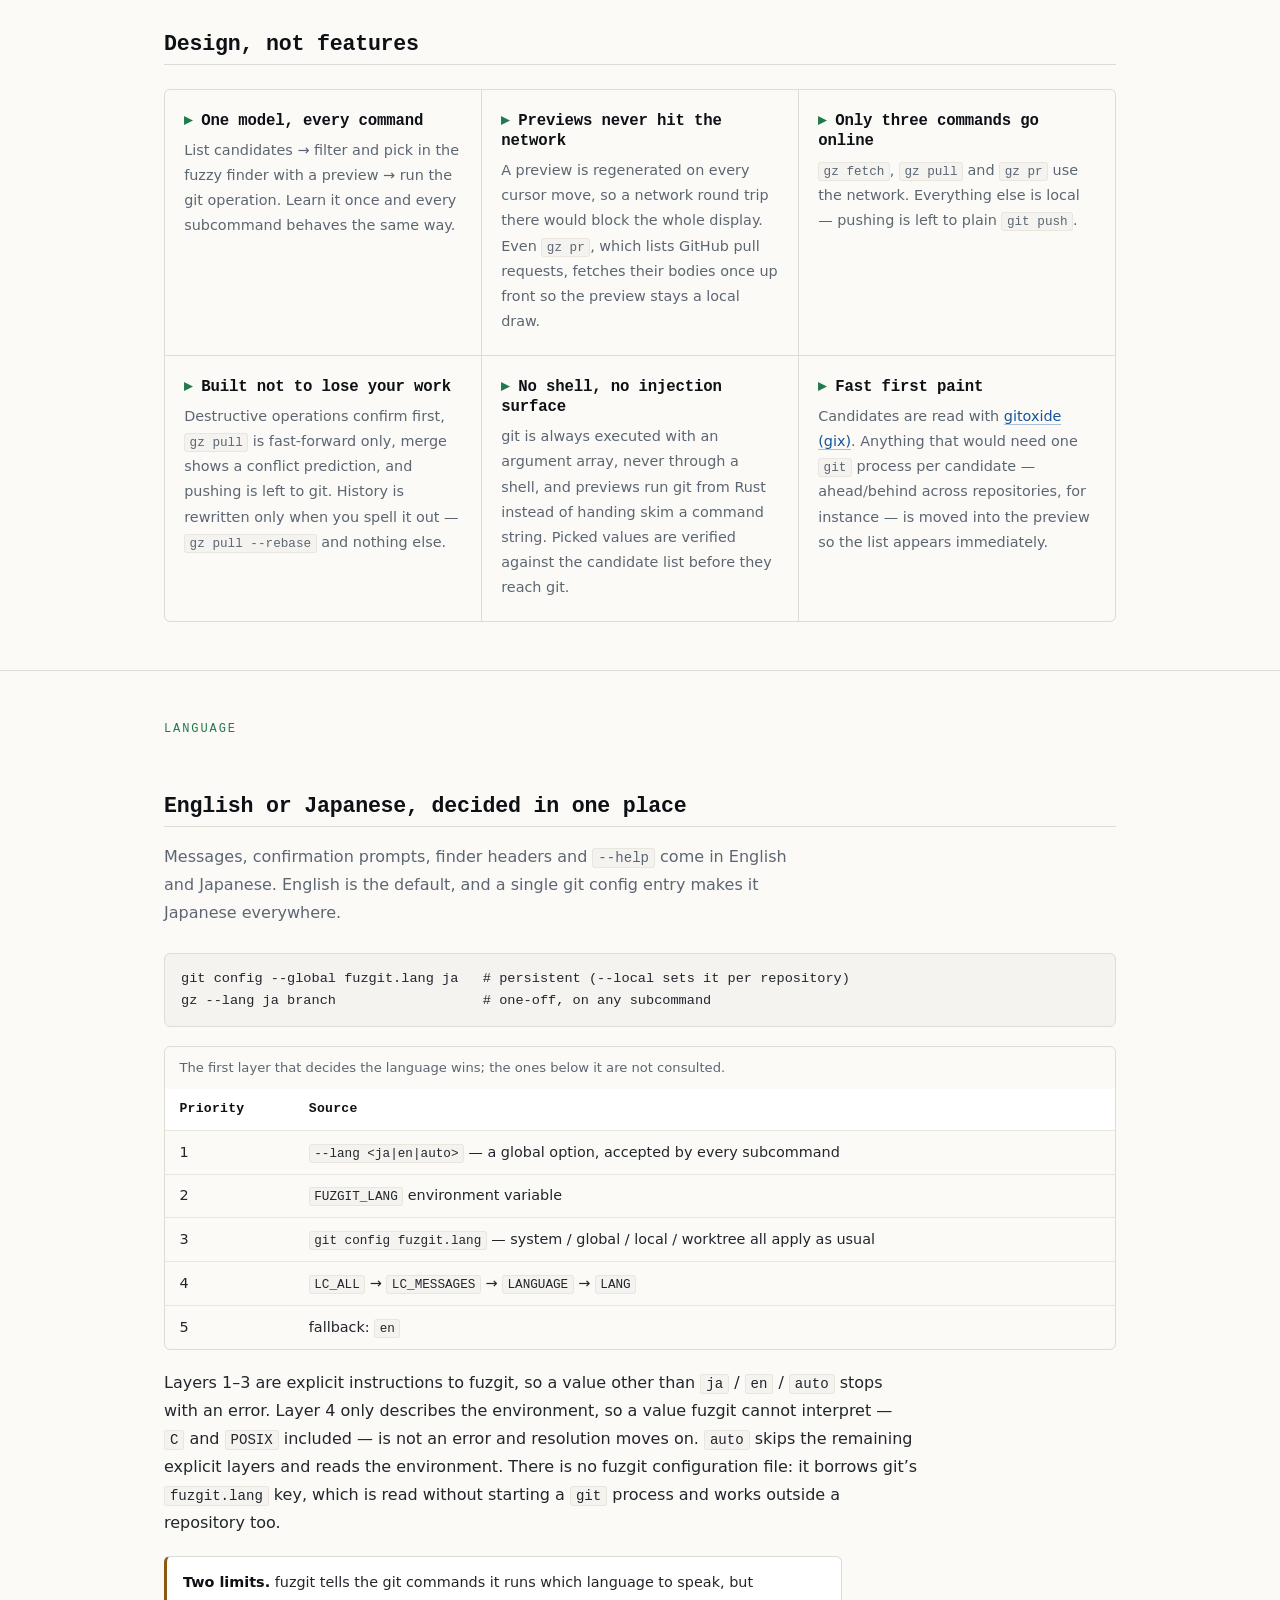
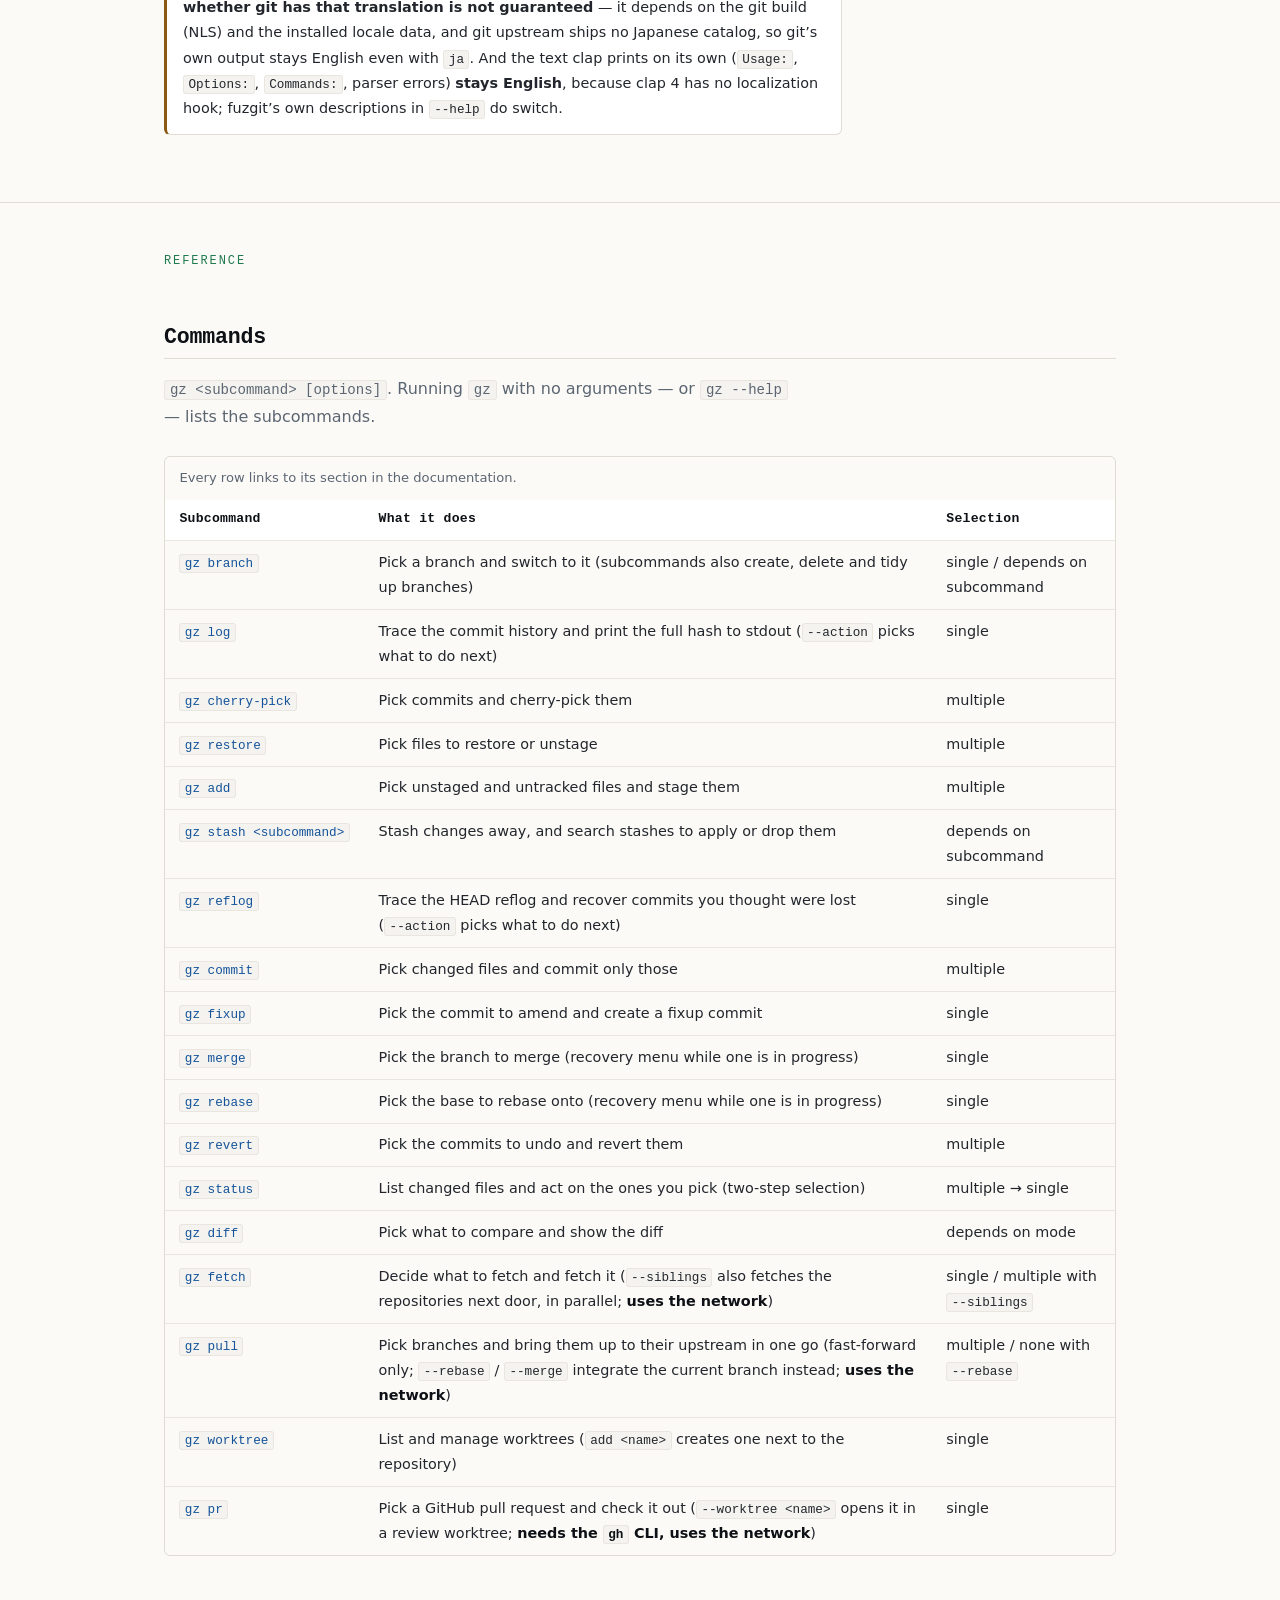
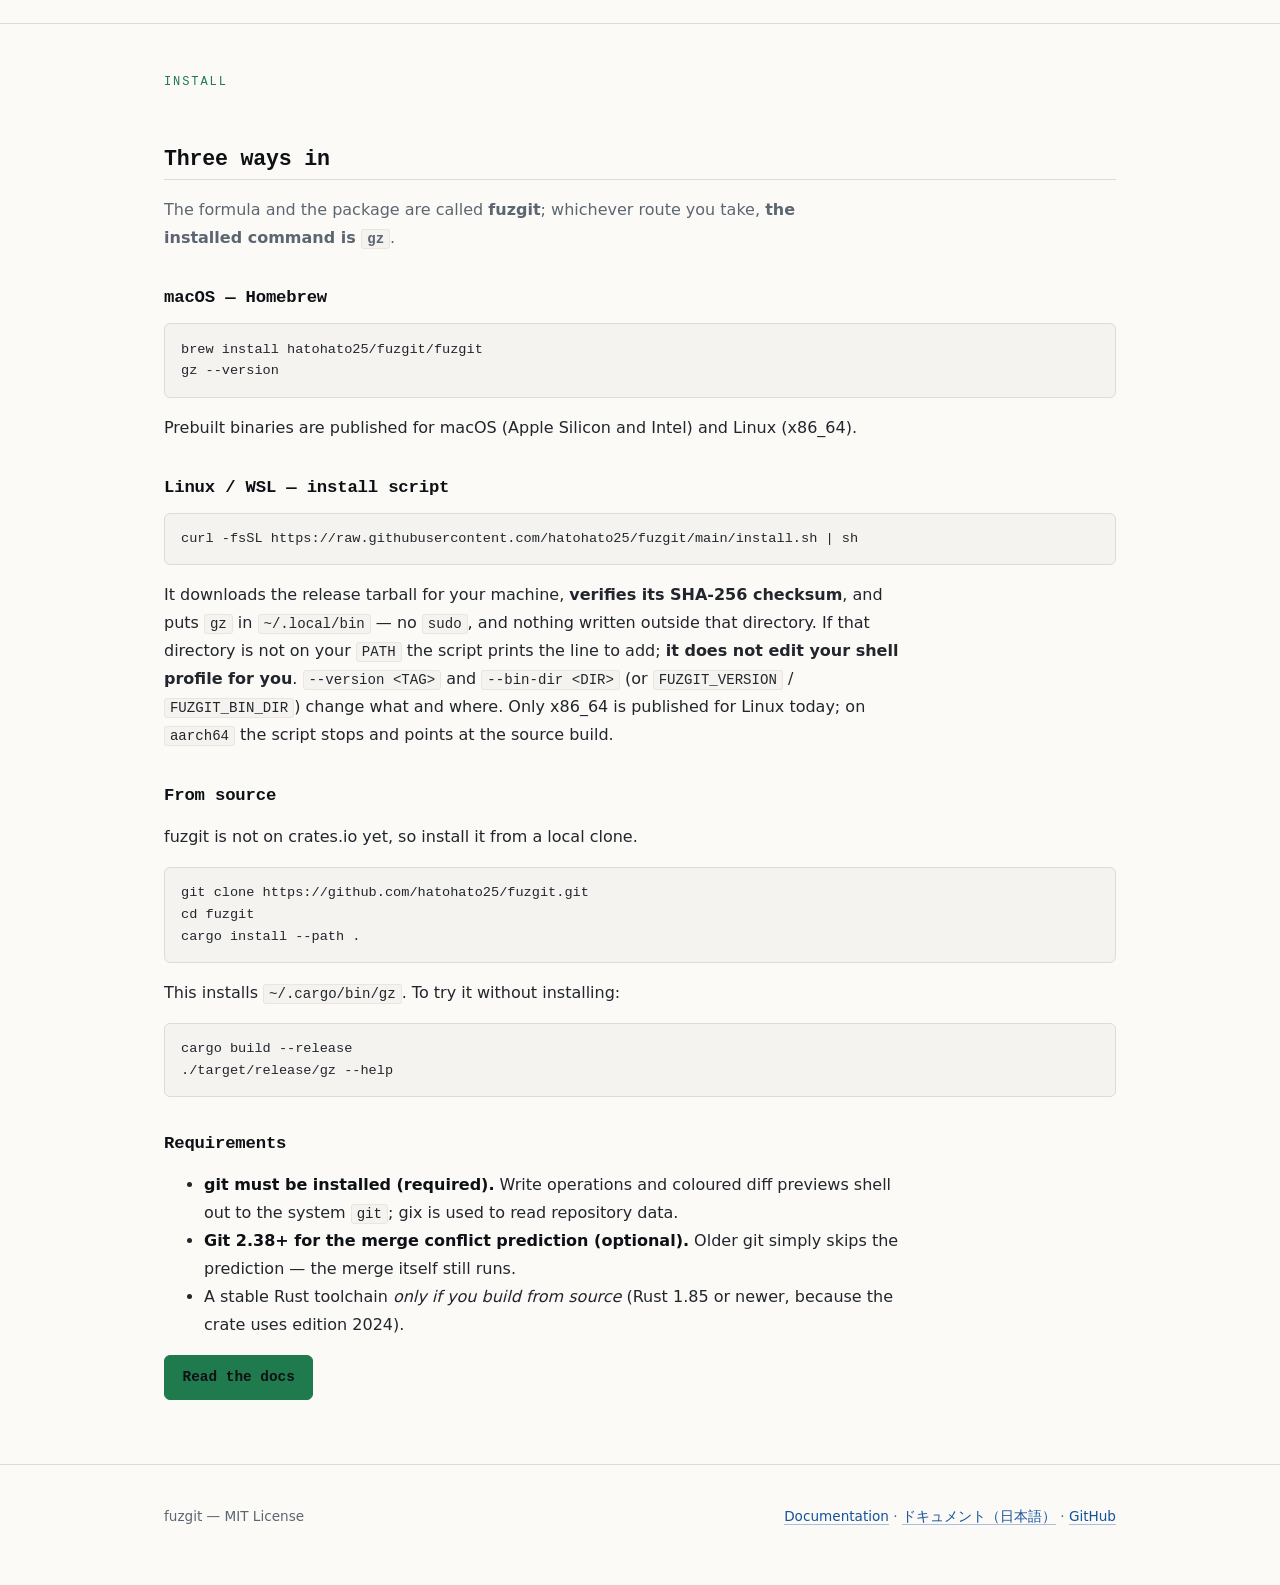
==== commit 45607edc: "mod feat: Implement GitHub CLI integration for `gz pr` command" ====
--- a/docs/index.html
+++ b/docs/index.html
@@ -79,9 +79,11 @@
               <figcaption>
                 You never type a branch name: you filter the list until the one
                 you meant is in front of you. The current branch carries the
-                same leading <code>*</code> as <code>git branch</code>, and
-                <b>the preview shows the 50 most recent commits</b> of the
-                highlighted branch (<code>git log --oneline --decorate</code>).
+                same leading <code>*</code> as <code>git branch</code>. The
+                preview opens with a summary of the highlighted branch —
+                <b><code>↑</code> ahead / <code>↓</code> behind its upstream</b>,
+                the upstream itself, and the last commit — and the 50 most
+                recent commits follow (<code>git log --oneline --decorate</code>).
                 With <code>--all</code>, remote-tracking branches join the list
                 — picking <code>origin/feature/search</code> switches by the
                 short name, so git’s DWIM creates the tracking local branch.
@@ -148,7 +150,10 @@
                 contains a <code>.git</code>; a line reads
                 <code>&lt;directory&gt;  &lt;remote&gt;/&lt;current branch&gt;</code>.
                 Repositories that cannot be fetched are excluded, never silently
-                — the number skipped is in the header.
+                — the number skipped is in the header. The ones you pick are
+                fetched <b>in parallel</b>, four at a time
+                (<code>git config fuzgit.fetchJobs &lt;n&gt;</code> changes that,
+                and <code>1</code> makes it fully serial again).
               </figcaption>
             </figure>
 
@@ -174,17 +179,36 @@
 [3/4] diverged
 [4/4] zeta
 <span class="warn">3 succeeded / 1 failed (failed: diverged)</span>
-<span class="hint">A branch that could not fast-forward can be integrated with `gz sync --rebase` or `gz sync --merge` after switching to it</span></code></pre>
+<span class="hint">A branch that could not fast-forward can be integrated with `gz pull --rebase` or `gz pull --merge` after switching to it</span></code></pre>
             <figcaption>
-              Targets run <b>serially, in list
-              order</b>, each announced with
-              <code>[&lt;n&gt;/&lt;total&gt;]</code> so you can tell whose output
-              git is printing; <b>a failure never stops the run</b>, and the
-              tally comes at the end. <code>gz fetch --siblings</code> reports
-              the same way. fuzgit only points at the next step — it never
-              starts <code>gz sync</code> for you.
+              Branches run <b>one at a time, in list order</b> — they all write
+              to one repository, where the index and the ref locks would collide
+              — and each is announced with <code>[&lt;n&gt;/&lt;total&gt;]</code>
+              so you can tell whose output git is printing.
+              <b>A failure never stops the run</b>, and the tally comes at the
+              end; <code>gz fetch --siblings</code> reports the same way.
+              fuzgit only points at the next step — it never starts
+              <code>gz pull --rebase</code> for you.
             </figcaption>
           </figure>
+
+          <p>
+            Both of these runs can tell you when they are done, which helps when
+            you have stepped away from the terminal:
+          </p>
+
+          <pre><code>git config --global fuzgit.notify true</code></pre>
+
+          <p>
+            It is <b>off unless you turn it on</b>, and it stays quiet for runs
+            shorter than ten seconds. The body is the count only — no
+            repository, branch or path names. Whether a banner actually appears
+            depends on the machine (macOS uses <code>osascript</code>, Linux
+            uses <code>notify-send</code>), and fuzgit never treats a missing
+            notifier as a failure: the tally always goes to stderr, so the
+            notification is a convenience and never the only way you learn the
+            result.
+          </p>
 
           <div class="note">
             <p>
@@ -216,9 +240,10 @@
             <article class="feature">
               <h3>Previews never hit the network</h3>
               <p>
-                Candidate lists and previews are built from local repository
-                data only. A preview is regenerated on every cursor move, so a
-                network round trip there would block the whole display.
+                A preview is regenerated on every cursor move, so a network
+                round trip there would block the whole display. Even
+                <code>gz pr</code>, which lists GitHub pull requests, fetches
+                their bodies once up front so the preview stays a local draw.
               </p>
             </article>
 
@@ -226,8 +251,8 @@
               <h3>Only three commands go online</h3>
               <p>
                 <code>gz fetch</code>, <code>gz pull</code> and
-                <code>gz sync</code> use the network. Everything else is local
-                — pushing is left to plain <code>git push</code>.
+                <code>gz pr</code> use the network. Everything else is local —
+                pushing is left to plain <code>git push</code>.
               </p>
             </article>
 
@@ -235,8 +260,9 @@
               <h3>Built not to lose your work</h3>
               <p>
                 Destructive operations confirm first, <code>gz pull</code> is
-                fast-forward only, merge shows a conflict prediction, pushing is
-                left to git and history is never rewritten automatically.
+                fast-forward only, merge shows a conflict prediction, and
+                pushing is left to git. History is rewritten only when you spell
+                it out — <code>gz pull --rebase</code> and nothing else.
               </p>
             </article>
 
@@ -379,23 +405,16 @@
               <tbody>
                 <tr>
                   <td><a href="docs.html#branch"><code>gz branch</code></a></td>
-                  <td>
-                    Pick a branch and switch to it (subcommands also create,
-                    delete and tidy up branches)
-                  </td>
+                  <td>Pick a branch and switch to it (subcommands also create, delete and tidy up branches)</td>
                   <td>single / depends on subcommand</td>
                 </tr>
                 <tr>
                   <td><a href="docs.html#log"><code>gz log</code></a></td>
-                  <td>
-                    Trace the commit history and print the full hash to stdout
-                  </td>
-                  <td>single</td>
-                </tr>
-                <tr>
-                  <td>
-                    <a href="docs.html#cherry-pick"><code>gz cherry-pick</code></a>
-                  </td>
+                  <td>Trace the commit history and print the full hash to stdout (<code>--action</code> picks what to do next)</td>
+                  <td>single</td>
+                </tr>
+                <tr>
+                  <td><a href="docs.html#cherry-pick"><code>gz cherry-pick</code></a></td>
                   <td>Pick commits and cherry-pick them</td>
                   <td>multiple</td>
                 </tr>
@@ -410,25 +429,13 @@
                   <td>multiple</td>
                 </tr>
                 <tr>
-                  <td>
-                    <a href="docs.html#stash"><code>gz stash &lt;subcommand&gt;</code></a>
-                  </td>
-                  <td>
-                    Stash changes away, and search stashes to apply or drop them
-                  </td>
+                  <td><a href="docs.html#stash"><code>gz stash &lt;subcommand&gt;</code></a></td>
+                  <td>Stash changes away, and search stashes to apply or drop them</td>
                   <td>depends on subcommand</td>
                 </tr>
                 <tr>
-                  <td><a href="docs.html#tag"><code>gz tag</code></a></td>
-                  <td>Pick a tag to print, switch to, or diff</td>
-                  <td>single</td>
-                </tr>
-                <tr>
                   <td><a href="docs.html#reflog"><code>gz reflog</code></a></td>
-                  <td>
-                    Trace the HEAD reflog and recover commits you thought were
-                    lost
-                  </td>
+                  <td>Trace the HEAD reflog and recover commits you thought were lost (<code>--action</code> picks what to do next)</td>
                   <td>single</td>
                 </tr>
                 <tr>
@@ -443,18 +450,12 @@
                 </tr>
                 <tr>
                   <td><a href="docs.html#merge"><code>gz merge</code></a></td>
-                  <td>
-                    Pick the branch to merge (recovery menu while one is in
-                    progress)
-                  </td>
+                  <td>Pick the branch to merge (recovery menu while one is in progress)</td>
                   <td>single</td>
                 </tr>
                 <tr>
                   <td><a href="docs.html#rebase"><code>gz rebase</code></a></td>
-                  <td>
-                    Pick the base to rebase onto (recovery menu while one is in
-                    progress)
-                  </td>
+                  <td>Pick the base to rebase onto (recovery menu while one is in progress)</td>
                   <td>single</td>
                 </tr>
                 <tr>
@@ -464,10 +465,7 @@
                 </tr>
                 <tr>
                   <td><a href="docs.html#status"><code>gz status</code></a></td>
-                  <td>
-                    List changed files and act on the ones you pick (two-step
-                    selection)
-                  </td>
+                  <td>List changed files and act on the ones you pick (two-step selection)</td>
                   <td>multiple → single</td>
                 </tr>
                 <tr>
@@ -477,32 +475,22 @@
                 </tr>
                 <tr>
                   <td><a href="docs.html#fetch"><code>gz fetch</code></a></td>
-                  <td>
-                    Decide what to fetch and fetch it (<code>--siblings</code>
-                    also fetches the repositories next door;
-                    <strong>uses the network</strong>)
-                  </td>
+                  <td>Decide what to fetch and fetch it (<code>--siblings</code> also fetches the repositories next door, in parallel; <strong>uses the network</strong>)</td>
                   <td>single / multiple with <code>--siblings</code></td>
                 </tr>
                 <tr>
                   <td><a href="docs.html#pull"><code>gz pull</code></a></td>
-                  <td>
-                    Pick branches and bring them up to their upstream in one go
-                    (fast-forward only; <strong>uses the network</strong>)
-                  </td>
-                  <td>multiple</td>
-                </tr>
-                <tr>
-                  <td><a href="docs.html#sync"><code>gz sync</code></a></td>
-                  <td>
-                    Sync the current branch with its upstream
-                    (<strong>uses the network</strong>)
-                  </td>
-                  <td>none</td>
+                  <td>Pick branches and bring them up to their upstream in one go (fast-forward only; <code>--rebase</code> / <code>--merge</code> integrate the current branch instead; <strong>uses the network</strong>)</td>
+                  <td>multiple / none with <code>--rebase</code></td>
                 </tr>
                 <tr>
                   <td><a href="docs.html#worktree"><code>gz worktree</code></a></td>
-                  <td>List and manage worktrees</td>
+                  <td>List and manage worktrees (<code>add &lt;name&gt;</code> creates one next to the repository)</td>
+                  <td>single</td>
+                </tr>
+                <tr>
+                  <td><a href="docs.html#pr"><code>gz pr</code></a></td>
+                  <td>Pick a GitHub pull request and check it out (<code>--worktree &lt;name&gt;</code> opens it in a review worktree; <strong>needs the <code>gh</code> CLI, uses the network</strong>)</td>
                   <td>single</td>
                 </tr>
               </tbody>
@@ -514,10 +502,39 @@
       <section class="band" id="install">
         <div class="wrap">
           <p class="section-label">Install</p>
-          <h2>Build it from source</h2>
+          <h2>Three ways in</h2>
           <p class="lede">
-            fuzgit is not published to crates.io yet, so install it from a local
-            clone.
+            The formula and the package are called <b>fuzgit</b>; whichever
+            route you take, <b>the installed command is <code>gz</code></b>.
+          </p>
+
+          <h3>macOS — Homebrew</h3>
+          <pre><code>brew install hatohato25/fuzgit/fuzgit
+gz --version</code></pre>
+          <p>
+            Prebuilt binaries are published for macOS (Apple Silicon and Intel)
+            and Linux (x86_64).
+          </p>
+
+          <h3>Linux / WSL — install script</h3>
+          <pre><code>curl -fsSL https://raw.githubusercontent.com/hatohato25/fuzgit/main/install.sh | sh</code></pre>
+          <p>
+            It downloads the release tarball for your machine,
+            <b>verifies its SHA-256 checksum</b>, and puts <code>gz</code> in
+            <code>~/.local/bin</code> — no <code>sudo</code>, and nothing
+            written outside that directory. If that directory is not on your
+            <code>PATH</code> the script prints the line to add;
+            <b>it does not edit your shell profile for you</b>.
+            <code>--version &lt;TAG&gt;</code> and
+            <code>--bin-dir &lt;DIR&gt;</code> (or <code>FUZGIT_VERSION</code> /
+            <code>FUZGIT_BIN_DIR</code>) change what and where. Only x86_64 is
+            published for Linux today; on <code>aarch64</code> the script stops
+            and points at the source build.
+          </p>
+
+          <h3>From source</h3>
+          <p>
+            fuzgit is not on crates.io yet, so install it from a local clone.
           </p>
 
           <pre><code>git clone https://github.com/hatohato25/fuzgit.git
@@ -525,9 +542,8 @@
 cargo install --path .</code></pre>
 
           <p>
-            This installs <code>~/.cargo/bin/gz</code> (the package is
-            <code>fuzgit</code>, the command is <code>gz</code>). To try it
-            without installing:
+            This installs <code>~/.cargo/bin/gz</code>. To try it without
+            installing:
           </p>
 
           <pre><code>cargo build --release
@@ -546,8 +562,8 @@
               merge itself still runs.
             </li>
             <li>
-              A stable Rust toolchain to build it (Rust 1.85 or newer, because
-              the crate uses edition 2024).
+              A stable Rust toolchain <em>only if you build from source</em>
+              (Rust 1.85 or newer, because the crate uses edition 2024).
             </li>
           </ul>
 
--- a/docs/assets/style.css
+++ b/docs/assets/style.css
@@ -24,6 +24,10 @@
   --accent: #8fd3a3;
   --accent-dim: #5f9c73;
   --amber: #d9ae6b;
+  --rose: #e59a9a;
+  --rose-dim: #7a3b3b;
+  --cyan: #7fcdd6;
+  --cyan-dim: #2f6b73;
   --sel-bg: #1b2a33;
   --sel-bar: #8fd3a3;
   --link: #9dc6ff;
@@ -45,6 +49,10 @@
     --accent: #1f7a4d;
     --accent-dim: #2f8a5c;
     --amber: #8a5a12;
+    --rose: #9d2f2f;
+    --rose-dim: #e8cccc;
+    --cyan: #0f6570;
+    --cyan-dim: #c6e2e6;
     --sel-bg: #e7eef3;
     --sel-bar: #1f7a4d;
     --link: #14539a;
@@ -352,6 +360,10 @@
   color: var(--amber);
 }
 
+.err {
+  color: var(--rose);
+}
+
 .caret {
   background: var(--accent);
   color: var(--bg);
@@ -782,6 +794,10 @@
    Small print
    -------------------------------------------------------------------------- */
 
+/* Callouts. Three kinds, told apart by colour as well as by their label:
+   amber = a caveat worth knowing, rose = something you cannot undo,
+   cyan = an aside you can skip. The colour is never the only signal — every
+   callout carries a worded label, so it still reads without colour vision. */
 .note {
   border: 1px solid var(--border);
   border-left: 3px solid var(--amber);
@@ -793,6 +809,73 @@
   max-width: var(--measure);
 }
 
+.note.danger {
+  border-left-color: var(--rose);
+}
+
+.note.info {
+  border-left-color: var(--cyan);
+}
+
+.note-label {
+  display: block;
+  font-family: var(--font-mono);
+  font-size: 0.72rem;
+  letter-spacing: 0.14em;
+  text-transform: uppercase;
+  color: var(--amber);
+  margin-bottom: 0.25rem;
+}
+
+.note.danger .note-label {
+  color: var(--rose);
+}
+
+.note.info .note-label {
+  color: var(--cyan);
+}
+
+/* Chips next to a command heading: what the command needs and what it costs
+   you, visible before you read a word of the section. */
+.badges {
+  display: inline-flex;
+  flex-wrap: wrap;
+  gap: 0.35rem;
+  vertical-align: middle;
+  margin-left: 0.5rem;
+}
+
+.badge {
+  font-family: var(--font-mono);
+  font-size: 0.68rem;
+  font-weight: 600;
+  letter-spacing: 0.06em;
+  text-transform: uppercase;
+  padding: 0.1rem 0.45rem;
+  border-radius: 999px;
+  border: 1px solid;
+  white-space: nowrap;
+  line-height: 1.6;
+}
+
+.badge.net {
+  color: var(--cyan);
+  border-color: var(--cyan-dim);
+  background: color-mix(in srgb, var(--cyan) 12%, transparent);
+}
+
+.badge.confirm {
+  color: var(--rose);
+  border-color: var(--rose-dim);
+  background: color-mix(in srgb, var(--rose) 12%, transparent);
+}
+
+.badge.multi {
+  color: var(--accent);
+  border-color: var(--accent-dim);
+  background: color-mix(in srgb, var(--accent) 12%, transparent);
+}
+
 .note p {
   margin: 0.3rem 0;
 }
